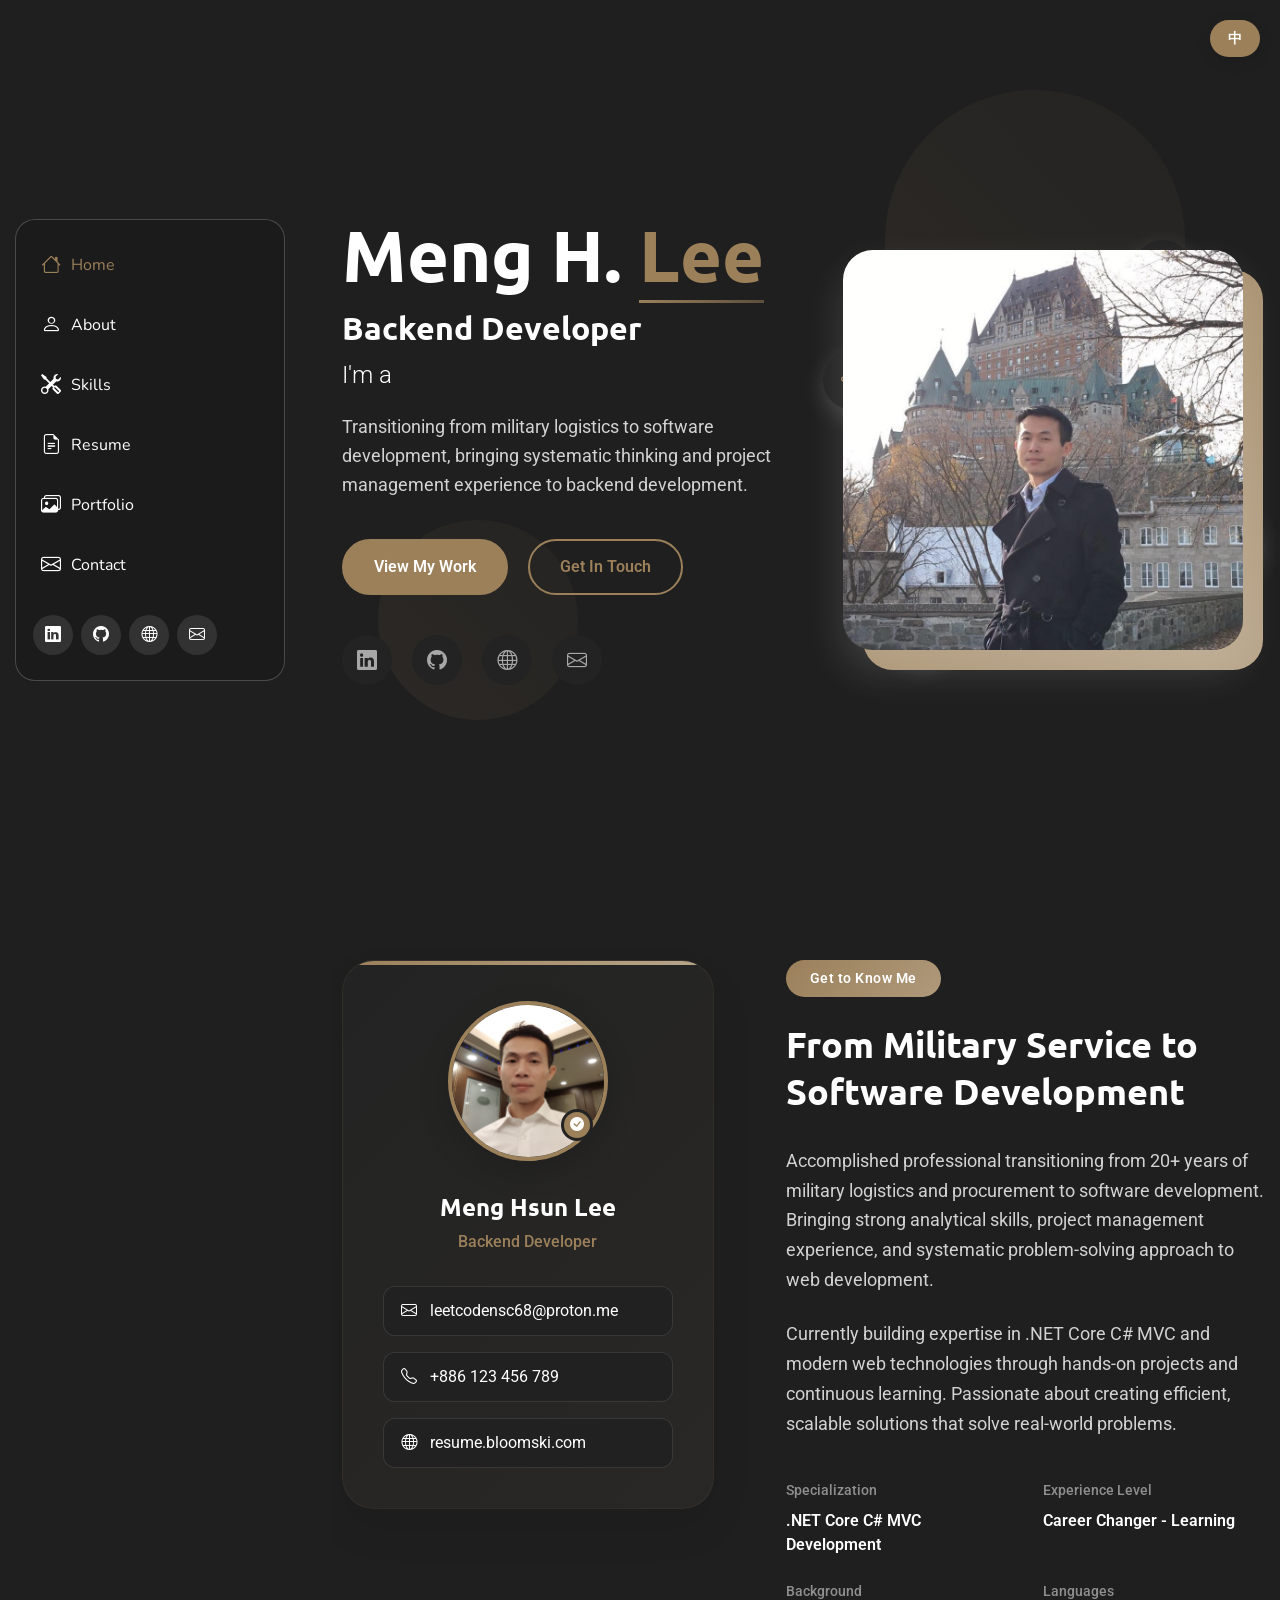
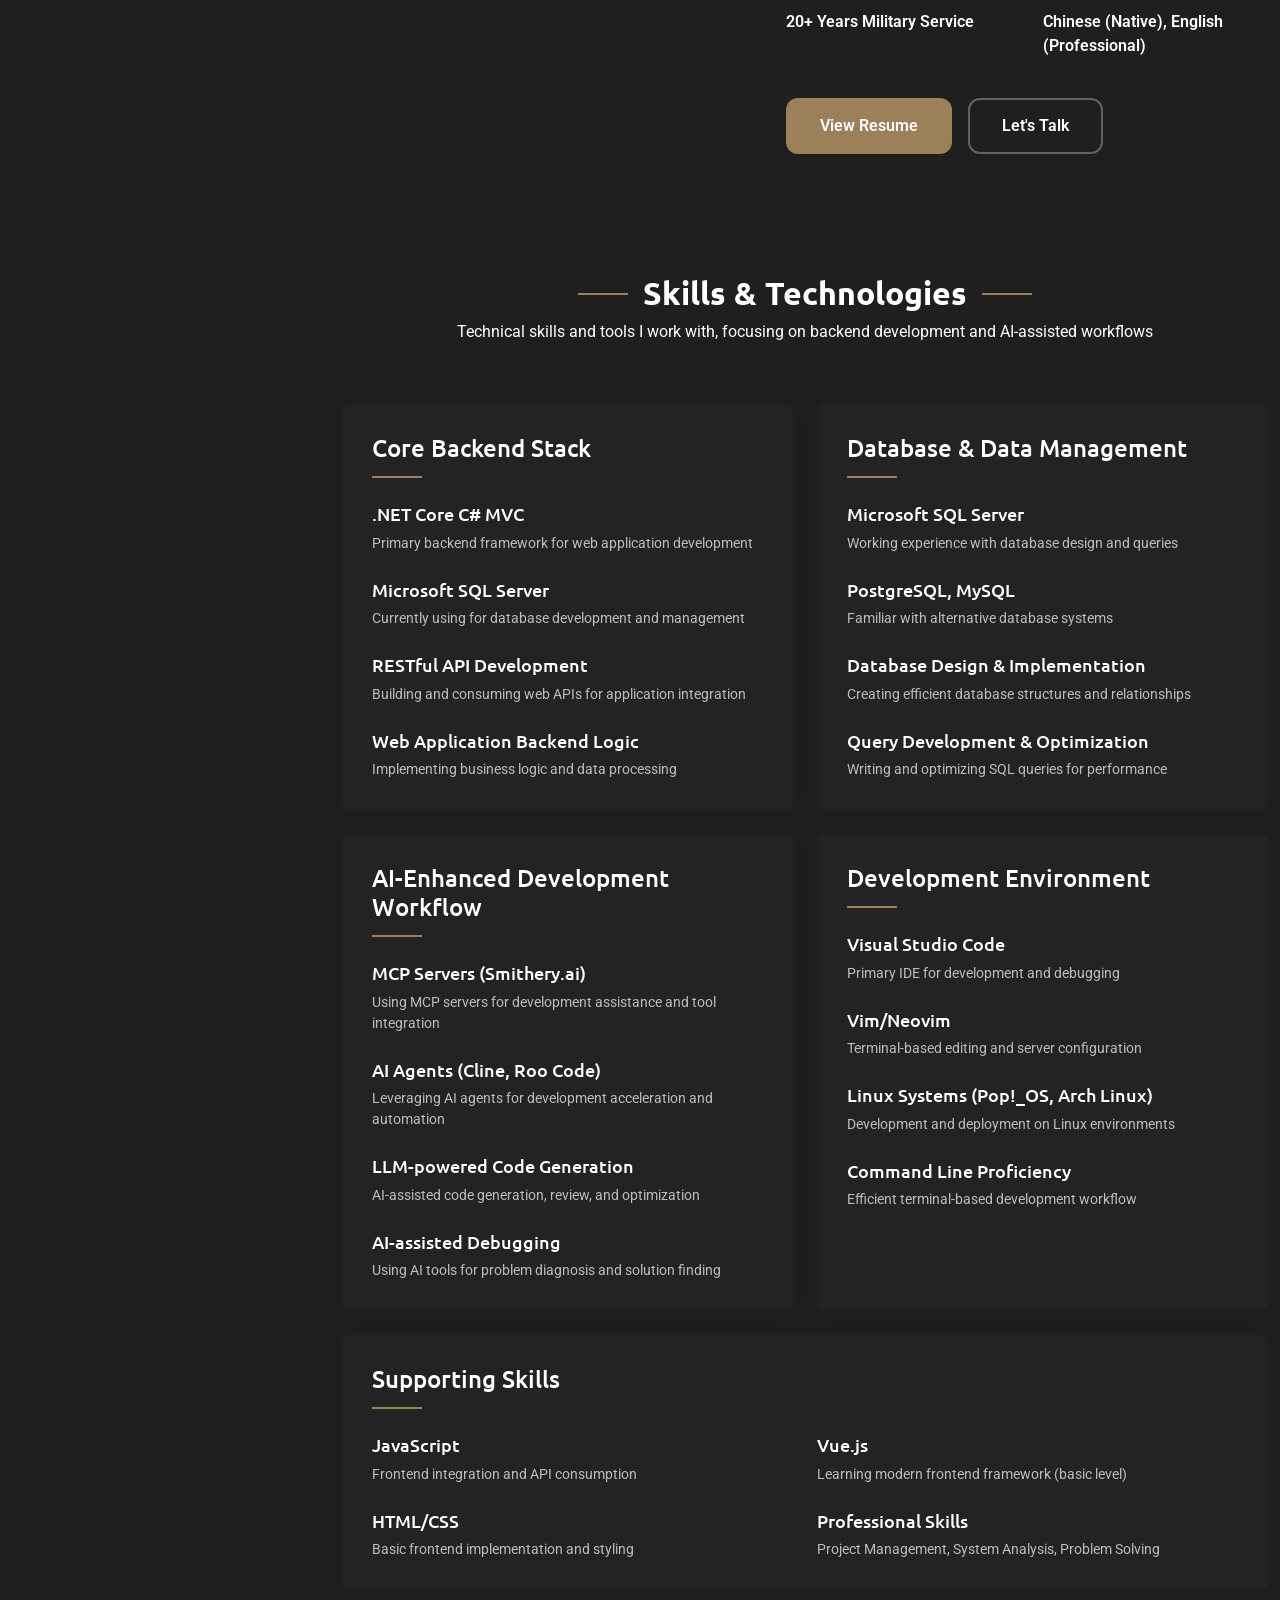
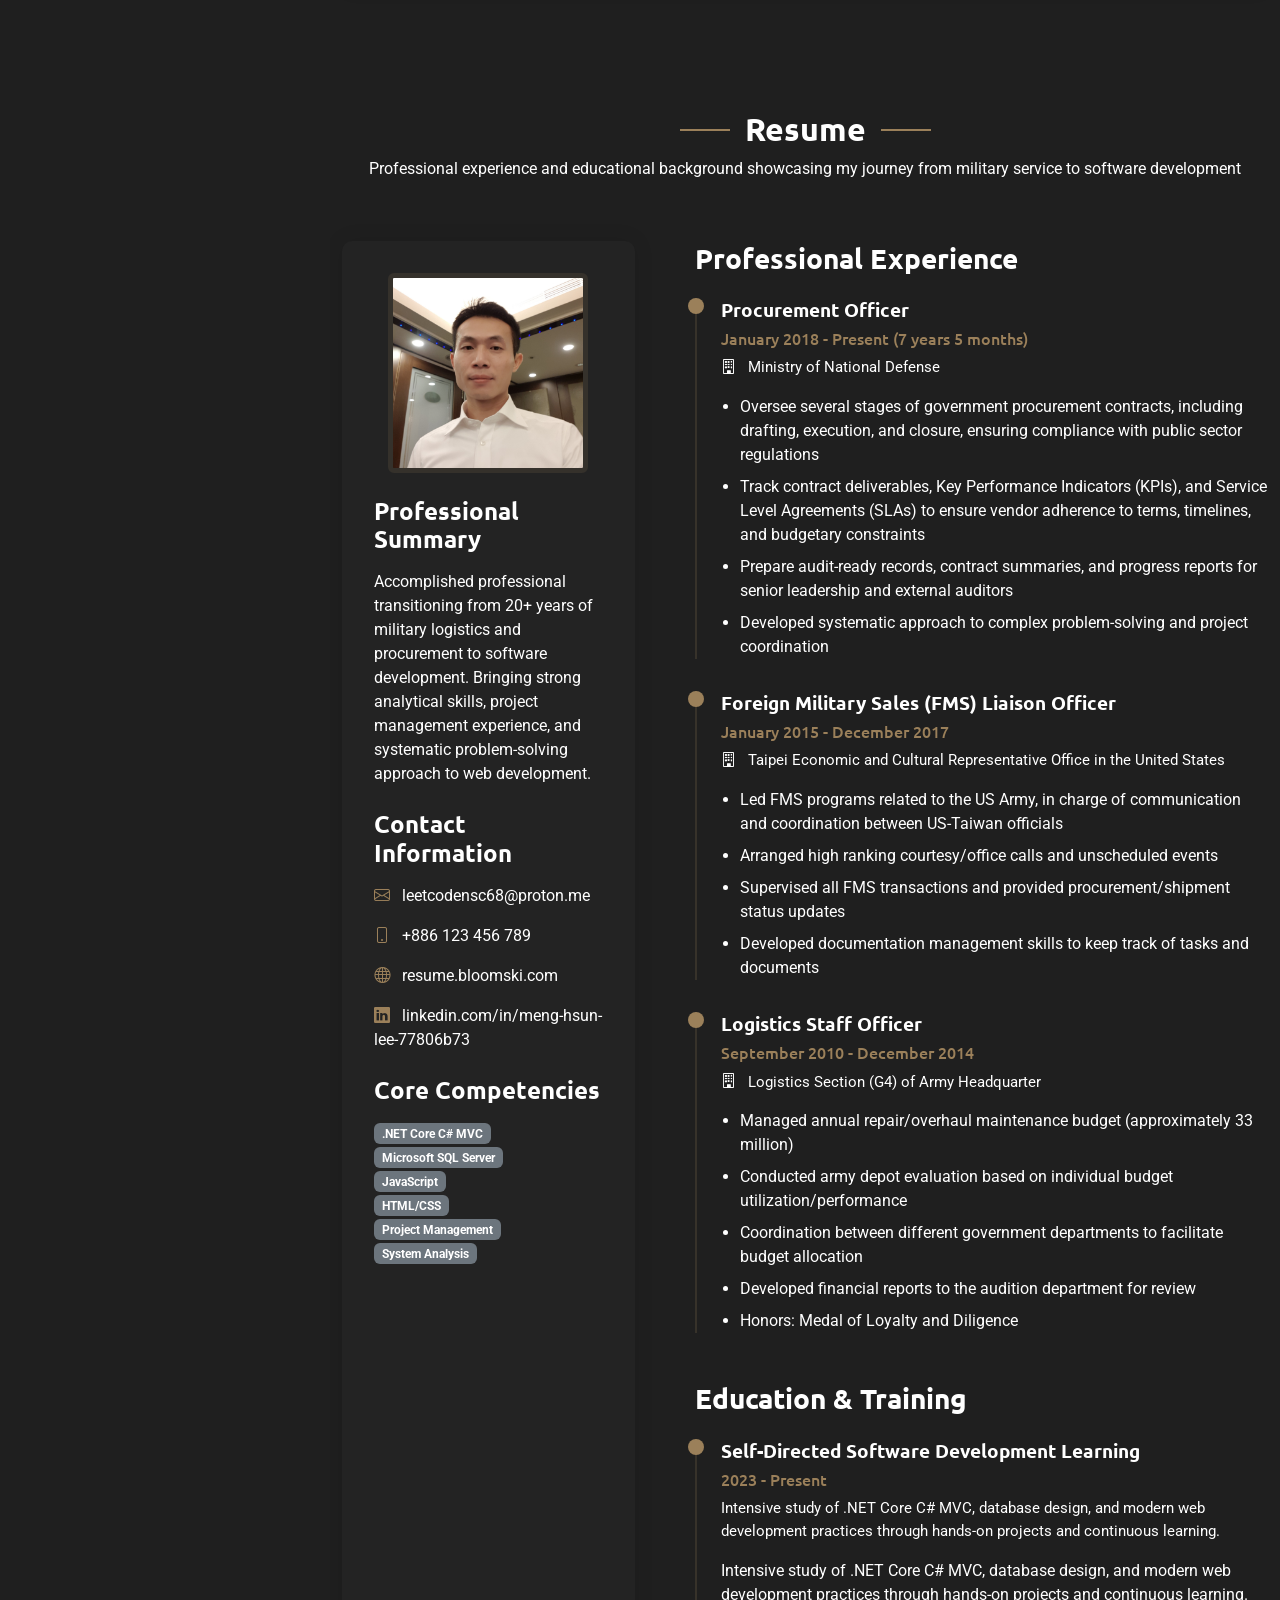
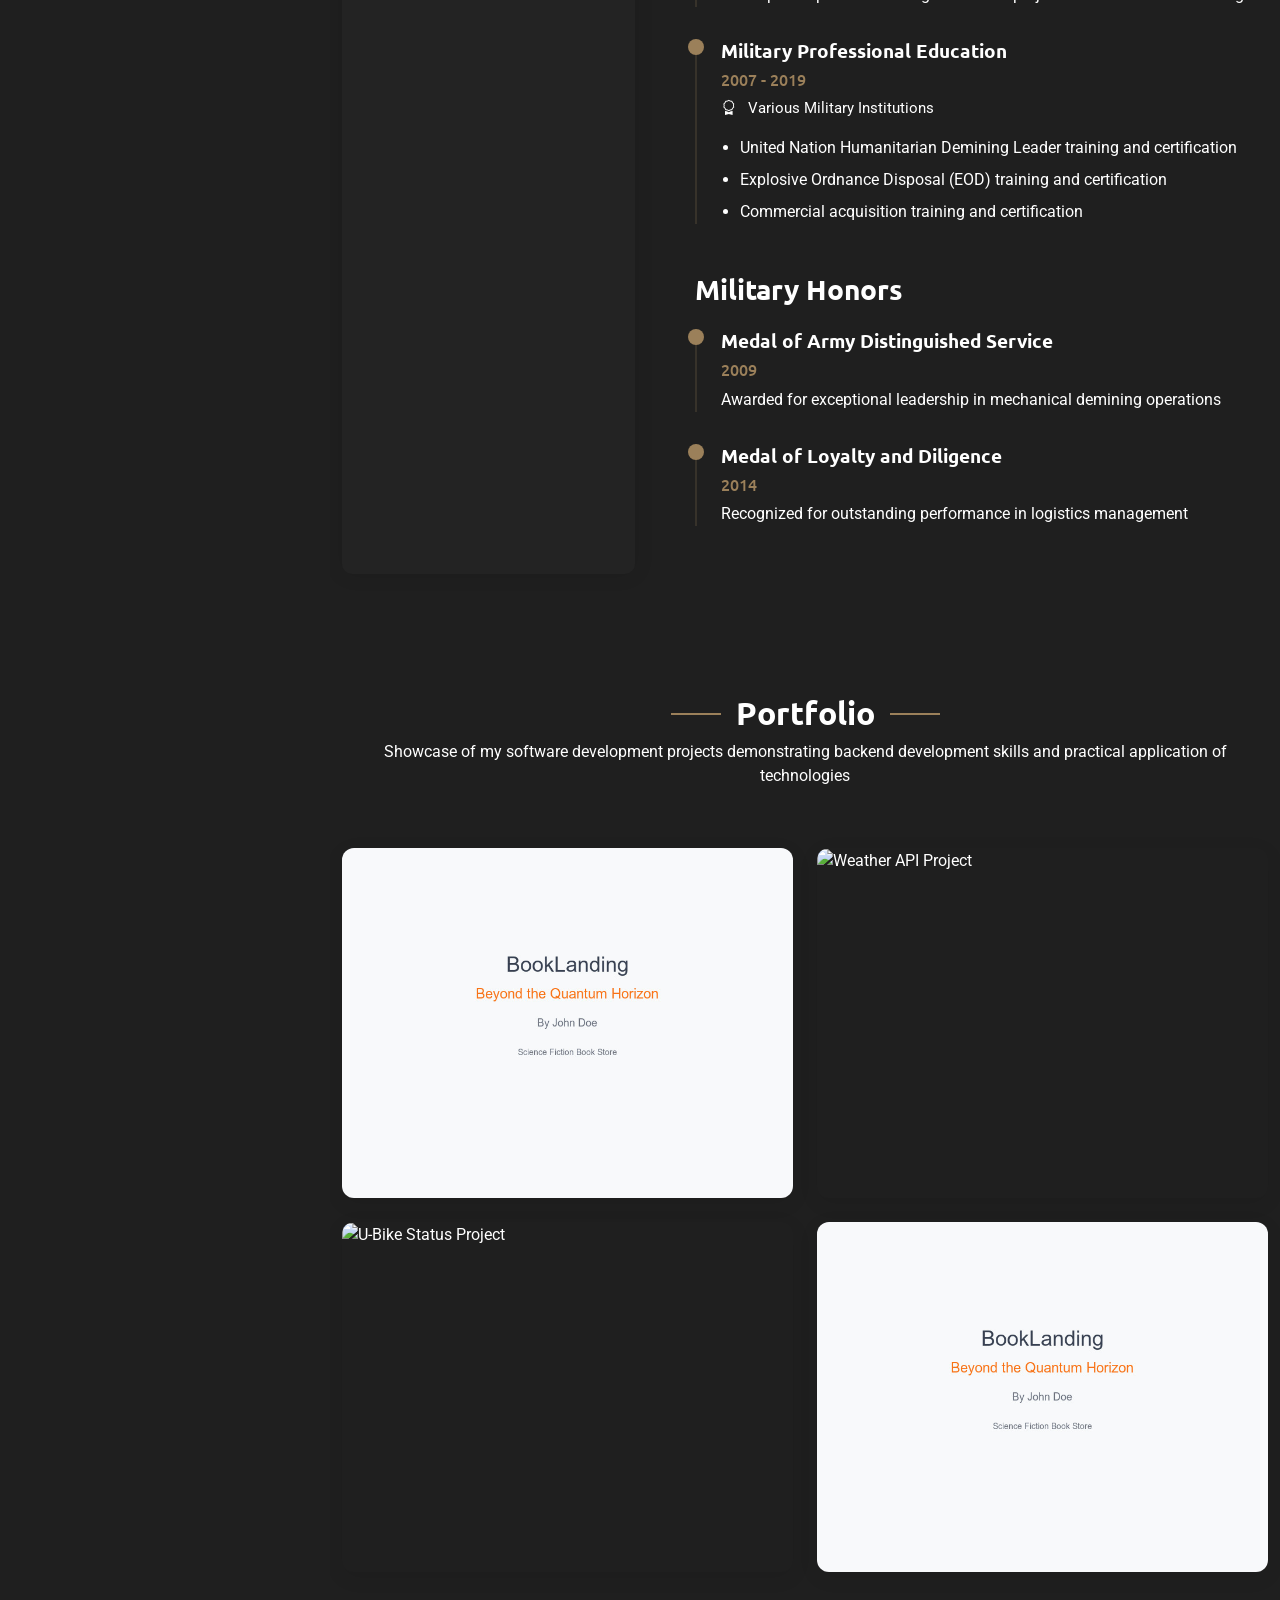
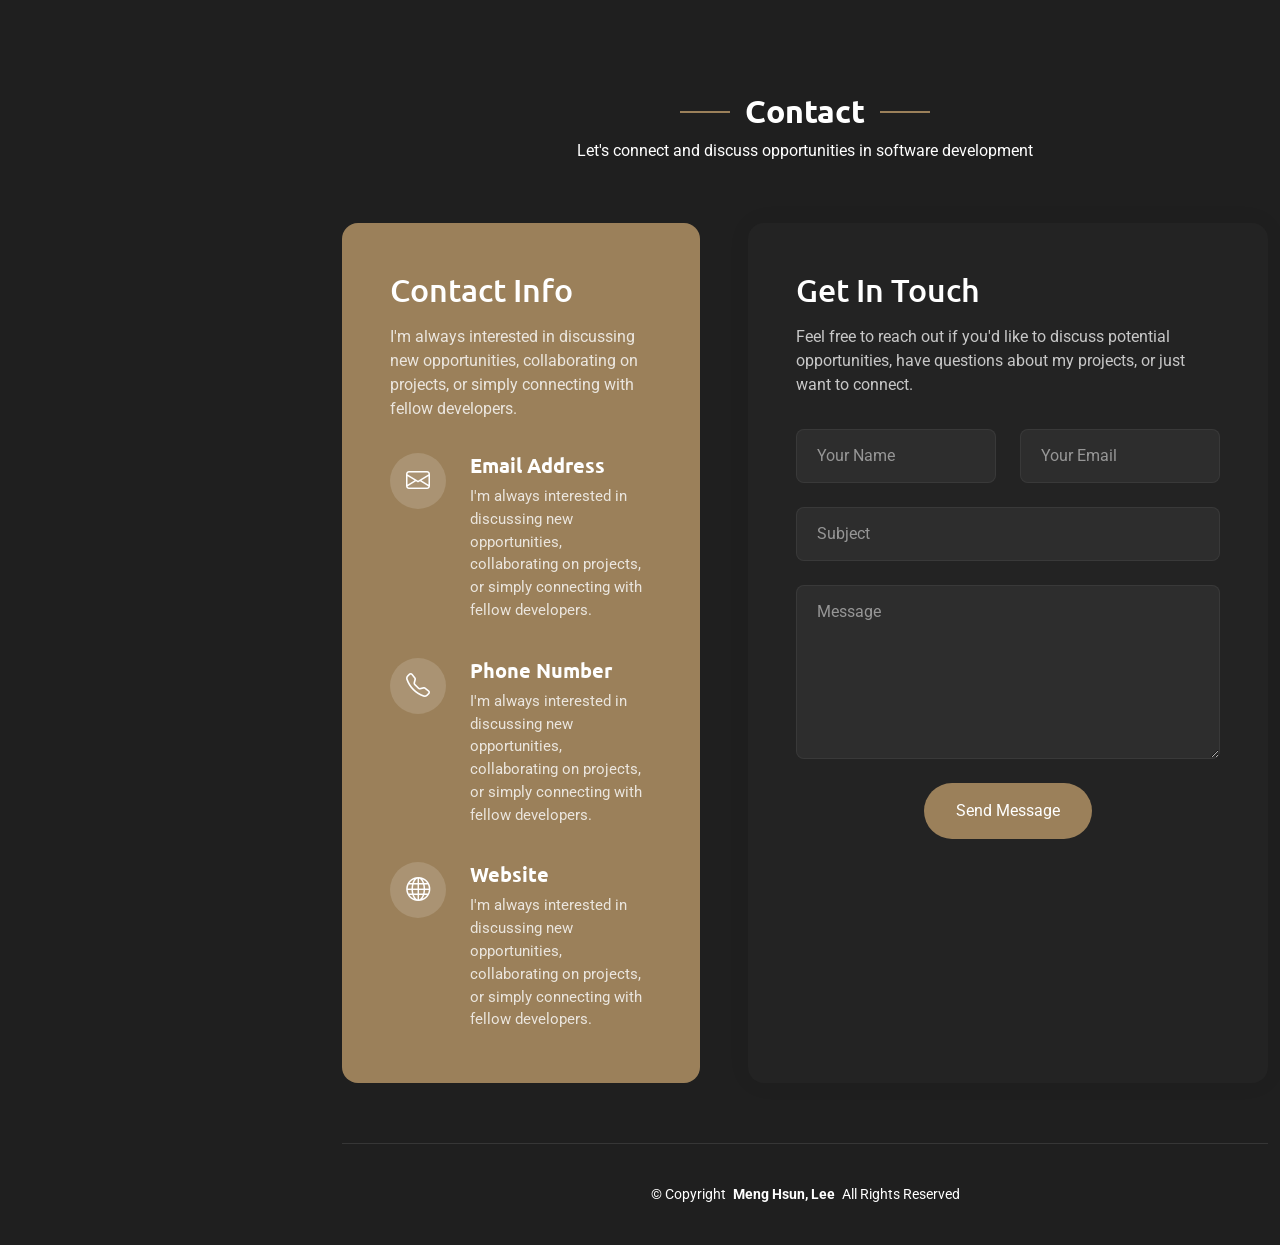
==== index.html @ 7395e81b "修正tabbyboots網址為resume,因為不只一個要改" ====
<!DOCTYPE html>
<html lang="en">

<head>
  <meta charset="utf-8">
  <meta content="width=device-width, initial-scale=1.0" name="viewport">
  <title>Meng Hsun, Lee - Backend Developer</title>
  <meta name="description" content="Meng Hsun, Lee - Backend Developer specializing in .NET Core C# MVC and AI-assisted development">
  <meta name="keywords" content="Backend Developer, .NET Core, C# MVC, AI Tools, Database Development, Web Development">


  <!-- Fonts -->
  <link href="https://fonts.googleapis.com" rel="preconnect">
  <link href="https://fonts.gstatic.com" rel="preconnect" crossorigin>
  <link href="https://fonts.googleapis.com/css2?family=Roboto:ital,wght@0,100;0,300;0,400;0,500;0,700;0,900;1,100;1,300;1,400;1,500;1,700;1,900&family=Ubuntu:ital,wght@0,300;0,400;0,500;0,700;1,300;1,400;1,500;1,700&family=Nunito:ital,wght@0,200;0,300;0,400;0,500;0,600;0,700;0,800;0,900;1,200;1,300;1,400;1,500;1,600;1,700;1,800;1,900&display=swap" rel="stylesheet">

  <!-- Vendor CSS Files -->
  <link href="https://cdn.jsdelivr.net/npm/bootstrap@5.3.6/dist/css/bootstrap.min.css" rel="stylesheet">
  <link href="https://cdn.jsdelivr.net/npm/bootstrap-icons@1.11.3/font/bootstrap-icons.css" rel="stylesheet">
  <link href="https://unpkg.com/aos@2.3.1/dist/aos.css" rel="stylesheet">
  <link href="https://cdn.jsdelivr.net/npm/glightbox@3.2.0/dist/css/glightbox.min.css" rel="stylesheet">
  <link href="https://cdn.jsdelivr.net/npm/swiper@11/swiper-bundle.min.css" rel="stylesheet">

  <!-- Main CSS File -->
  <link href="assets/css/snapfolio.css" rel="stylesheet">

  <!-- Embedded Translations -->
  <script>
    window.TRANSLATIONS = {
      "en": {
        "meta": {
          "title": "Meng Hsun, Lee - Backend Developer",
          "description": "Meng Hsun, Lee - Backend Developer specializing in .NET Core C# MVC and AI-assisted development",
          "keywords": "Backend Developer, .NET Core, C# MVC, AI Tools, Database Development, Web Development"
        },
        "header": {
          "nav": {
            "home": "Home",
            "about": "About",
            "skills": "Skills",
            "resume": "Resume",
            "portfolio": "Portfolio",
            "contact": "Contact"
          }
        },
        "hero": {
          "name": "Meng Husn, Lee",
          "title": "Backend Developer",
          "typed_items": "Backend Developer, AI Tool Integrator, Database Designer, System Builder",
          "description": "Transitioning from military logistics to software development, bringing systematic thinking and project management experience to backend development.",
          "cta_primary": "View My Work",
          "cta_secondary": "Get In Touch"
        },
        "about": {
          "badge": "Get to Know Me",
          "title": "From Military Service to Software Development",
          "profession": "Backend Developer",
          "description_1": "Accomplished professional transitioning from 20+ years of military logistics and procurement to software development. Bringing strong analytical skills, project management experience, and systematic problem-solving approach to web development.",
          "description_2": "Currently building expertise in .NET Core C# MVC and modern web technologies through hands-on projects and continuous learning. Passionate about creating efficient, scalable solutions that solve real-world problems.",
          "details": {
            "specialization_label": "Specialization",
            "specialization_value": ".NET Core C# MVC Development",
            "experience_label": "Experience Level",
            "experience_value": "Career Changer - Learning",
            "background_label": "Background",
            "background_value": "20+ Years Military Service",
            "languages_label": "Languages",
            "languages_value": "Chinese (Native), English (Professional)"
          },
          "cta_resume": "View Resume",
          "cta_talk": "Let's Talk"
        },
        "skills": {
          "title": "Skills & Technologies",
          "subtitle": "Technical skills and tools I work with, focusing on backend development and AI-assisted workflows",
          "categories": {
            "backend": {
              "title": "Core Backend Stack",
              "items": {
                "dotnet": {
                  "name": ".NET Core C# MVC",
                  "description": "Primary backend framework for web application development"
                },
                "sqlserver": {
                  "name": "Microsoft SQL Server",
                  "description": "Currently using for database development and management"
                },
                "api": {
                  "name": "RESTful API Development",
                  "description": "Building and consuming web APIs for application integration"
                },
                "mvc": {
                  "name": "Web Application Backend Logic",
                  "description": "Implementing business logic and data processing"
                }
              }
            },
            "database": {
              "title": "Database & Data Management",
              "items": {
                "mssql": {
                  "name": "Microsoft SQL Server",
                  "description": "Working experience with database design and queries"
                },
                "postgres": {
                  "name": "PostgreSQL, MySQL",
                  "description": "Familiar with alternative database systems"
                },
                "design": {
                  "name": "Database Design & Implementation",
                  "description": "Creating efficient database structures and relationships"
                },
                "queries": {
                  "name": "Query Development & Optimization",
                  "description": "Writing and optimizing SQL queries for performance"
                }
              }
            },
            "ai_tools": {
              "title": "AI-Enhanced Development Workflow",
              "items": {
                "mcp": {
                  "name": "MCP Servers (Smithery.ai)",
                  "description": "Using MCP servers for development assistance and tool integration"
                },
                "agents": {
                  "name": "AI Agents (Cline, Roo Code)",
                  "description": "Leveraging AI agents for development acceleration and automation"
                },
                "llm": {
                  "name": "LLM-powered Code Generation",
                  "description": "AI-assisted code generation, review, and optimization"
                },
                "debugging": {
                  "name": "AI-assisted Debugging",
                  "description": "Using AI tools for problem diagnosis and solution finding"
                }
              }
            },
            "environment": {
              "title": "Development Environment",
              "items": {
                "vscode": {
                  "name": "Visual Studio Code",
                  "description": "Primary IDE for development and debugging"
                },
                "vim": {
                  "name": "Vim/Neovim",
                  "description": "Terminal-based editing and server configuration"
                },
                "linux": {
                  "name": "Linux Systems (Pop!_OS, Arch Linux)",
                  "description": "Development and deployment on Linux environments"
                },
                "cli": {
                  "name": "Command Line Proficiency",
                  "description": "Efficient terminal-based development workflow"
                }
              }
            },
            "supporting": {
              "title": "Supporting Skills",
              "items": {
                "javascript": {
                  "name": "JavaScript",
                  "description": "Frontend integration and API consumption"
                },
                "html_css": {
                  "name": "HTML/CSS",
                  "description": "Basic frontend implementation and styling"
                },
                "vue": {
                  "name": "Vue.js",
                  "description": "Learning modern frontend framework (basic level)"
                },
                "professional": {
                  "name": "Professional Skills",
                  "description": "Project Management, System Analysis, Problem Solving"
                }
              }
            }
          }
        },
        "resume": {
          "title": "Resume",
          "subtitle": "Professional experience and educational background showcasing my journey from military service to software development",
          "summary": {
            "title": "Professional Summary",
            "content": "Accomplished professional transitioning from 20+ years of military logistics and procurement to software development. Bringing strong analytical skills, project management experience, and systematic problem-solving approach to web development."
          },
          "contact_info": {
            "title": "Contact Information"
          },
          "competencies": {
            "title": "Core Competencies"
          },
          "experience": {
            "title": "Professional Experience",
            "jobs": {
              "procurement": {
                "title": "Procurement Officer",
                "duration": "January 2018 - Present (7 years 5 months)",
                "company": "Ministry of National Defense",
                "responsibilities": [
                  "Oversee several stages of government procurement contracts, including drafting, execution, and closure, ensuring compliance with public sector regulations",
                  "Track contract deliverables, Key Performance Indicators (KPIs), and Service Level Agreements (SLAs) to ensure vendor adherence to terms, timelines, and budgetary constraints",
                  "Prepare audit-ready records, contract summaries, and progress reports for senior leadership and external auditors",
                  "Developed systematic approach to complex problem-solving and project coordination"
                ]
              },
              "fms": {
                "title": "Foreign Military Sales (FMS) Liaison Officer",
                "duration": "January 2015 - December 2017",
                "company": "Taipei Economic and Cultural Representative Office in the United States",
                "responsibilities": [
                  "Led FMS programs related to the US Army, in charge of communication and coordination between US-Taiwan officials",
                  "Arranged high ranking courtesy/office calls and unscheduled events",
                  "Supervised all FMS transactions and provided procurement/shipment status updates",
                  "Developed documentation management skills to keep track of tasks and documents"
                ]
              },
              "logistics": {
                "title": "Logistics Staff Officer",
                "duration": "September 2010 - December 2014",
                "company": "Logistics Section (G4) of Army Headquarter",
                "responsibilities": [
                  "Managed annual repair/overhaul maintenance budget (approximately 33 million)",
                  "Conducted army depot evaluation based on individual budget utilization/performance",
                  "Coordination between different government departments to facilitate budget allocation",
                  "Developed financial reports to the audition department for review",
                  "Honors: Medal of Loyalty and Diligence"
                ]
              }
            }
          },
          "education": {
            "title": "Education & Training",
            "items": {
              "self_learning": {
                "title": "Self-Directed Software Development Learning",
                "duration": "2023 - Present",
                "institution": "Online Courses & Personal Projects",
                "description": "Intensive study of .NET Core C# MVC, database design, and modern web development practices through hands-on projects and continuous learning."
              },
              "military": {
                "title": "Military Professional Education",
                "duration": "2007 - 2019",
                "institution": "Various Military Institutions",
                "items": [
                  "United Nation Humanitarian Demining Leader training and certification",
                  "Explosive Ordnance Disposal (EOD) training and certification",
                  "Commercial acquisition training and certification"
                ]
              }
            }
          },
          "awards": {
            "title": "Military Honors",
            "items": {
              "distinguished": {
                "title": "Medal of Army Distinguished Service",
                "year": "2009",
                "description": "Awarded for exceptional leadership in mechanical demining operations"
              },
              "loyalty": {
                "title": "Medal of Loyalty and Diligence",
                "year": "2014",
                "description": "Recognized for outstanding performance in logistics management"
              }
            }
          }
        },
        "portfolio": {
          "title": "Portfolio",
          "subtitle": "Showcase of my software development projects demonstrating backend development skills and practical application of technologies"
        },
        "contact": {
          "title": "Contact",
          "subtitle": "Let's connect and discuss opportunities in software development",
          "info": {
            "title": "Contact Info",
            "description": "I'm always interested in discussing new opportunities, collaborating on projects, or simply connecting with fellow developers."
          },
          "form": {
            "title": "Get In Touch",
            "description": "Feel free to reach out if you'd like to discuss potential opportunities, have questions about my projects, or just want to connect.",
            "placeholders": {
              "name": "Your Name",
              "email": "Your Email",
              "subject": "Subject",
              "message": "Message"
            },
            "button": "Send Message"
          }
        },
        "footer": {
          "copyright": "Copyright",
          "rights": "All Rights Reserved",
          "credits": "Designed with",
          "template": "using SnapFolio template"
        }
      },
      "zh-TW": {
        "meta": {
          "title": "Meng Hsun, Lee - 後端開發工程師",
          "description": "Meng Hsun, Lee - 致力於 .NET Core C# MVC 與 AI 輔助開發的後端開發工程師",
          "keywords": "後端開發工程師, .NET Core, C# MVC, AI 工具, 資料庫開發, 網頁開發"
        },
        "header": {
          "nav": {
            "home": "首頁",
            "about": "關於我",
            "skills": "技能",
            "resume": "履歷",
            "portfolio": "作品集",
            "contact": "聯絡我"
          }
        },
        "hero": {
          "name": "Meng Husn, Lee",
          "title": "後端開發工程師",
          "typed_items": "後端開發工程師, AI 工具整合專家, 資料庫設計師, 系統建構師",
          "description": "從軍事後勤轉型至軟體開發，將系統性思維和專案管理經驗帶入後端開發領域。",
          "cta_primary": "查看我的作品",
          "cta_secondary": "聯絡我"
        },
        "about": {
          "badge": "認識我",
          "title": "從軍旅生涯到軟體開發",
          "profession": "後端開發工程師",
          "description_1": "擁有20多年軍事後勤和採購經驗的專業人士，正轉型至軟體開發領域。將強大的分析能力、專案管理經驗和系統性問題解決方法帶入網頁開發。",
          "description_2": "目前透過實作專案和持續學習，建立 .NET Core C# MVC 和現代網頁技術的專業知識。熱衷於創造高效、可擴展的解決方案來解決實際問題。",
          "details": {
            "specialization_label": "專業領域",
            "specialization_value": ".NET Core C# MVC 開發",
            "experience_label": "經驗程度",
            "experience_value": "轉職學習中",
            "background_label": "背景",
            "background_value": "20+ 年軍旅經驗",
            "languages_label": "語言能力",
            "languages_value": "中文（母語）、英文（專業級）"
          },
          "cta_resume": "查看履歷",
          "cta_talk": "聯絡討論"
        },
        "skills": {
          "title": "技能與技術",
          "subtitle": "我使用的技術技能和工具，專注於後端開發和 AI 輔助工作流程",
          "categories": {
            "backend": {
              "title": "核心後端技術棧",
              "items": {
                "dotnet": {
                  "name": ".NET Core C# MVC",
                  "description": "網頁應用程式開發的主要後端框架"
                },
                "sqlserver": {
                  "name": "Microsoft SQL Server",
                  "description": "目前用於資料庫開發和管理"
                },
                "api": {
                  "name": "RESTful API 開發",
                  "description": "建構和使用網頁 API 進行應用程式整合"
                },
                "mvc": {
                  "name": "網頁應用程式後端邏輯",
                  "description": "實作商業邏輯和資料處理"
                }
              }
            },
            "database": {
              "title": "資料庫與資料管理",
              "items": {
                "mssql": {
                  "name": "Microsoft SQL Server",
                  "description": "資料庫設計與查詢的實務經驗"
                },
                "postgres": {
                  "name": "PostgreSQL, MySQL",
                  "description": "熟悉替代資料庫系統"
                },
                "design": {
                  "name": "資料庫設計與實作",
                  "description": "建立高效的資料庫結構與關聯"
                },
                "queries": {
                  "name": "查詢開發與優化",
                  "description": "撰寫與優化 SQL 查詢以提升效能"
                }
              }
            },
            "ai_tools": {
              "title": "AI 增強開發工作流程",
              "items": {
                "mcp": {
                  "name": "MCP 伺服器 (Smithery.ai)",
                  "description": "使用 MCP 伺服器進行開發輔助與工具整合"
                },
                "agents": {
                  "name": "AI 代理 (Cline, Roo Code)",
                  "description": "運用 AI 代理加速開發與自動化"
                },
                "llm": {
                  "name": "LLM 驅動的程式碼生成",
                  "description": "AI 輔助程式碼生成、審查與優化"
                },
                "debugging": {
                  "name": "AI 輔助除錯",
                  "description": "使用 AI 工具進行問題診斷與解決方案尋找"
                }
              }
            },
            "environment": {
              "title": "開發環境",
              "items": {
                "vscode": {
                  "name": "Visual Studio Code",
                  "description": "開發與除錯的主要整合開發環境"
                },
                "vim": {
                  "name": "Vim/Neovim",
                  "description": "程式碼編輯與伺服器設定"
                },
                "linux": {
                  "name": "Linux 系統 (Pop!_OS, Arch Linux)",
                  "description": "Linux 環境下的開發與部署"
                },
                "cli": {
                  "name": "命令列熟練度",
                  "description": "高效的終端機開發工作流程"
                }
              }
            },
            "supporting": {
              "title": "輔助技能",
              "items": {
                "javascript": {
                  "name": "JavaScript",
                  "description": "前端整合與 API 使用"
                },
                "html_css": {
                  "name": "HTML/CSS",
                  "description": "基礎前端實作與樣式設計"
                },
                "vue": {
                  "name": "Vue.js",
                  "description": "學習現代前端框架（基礎程度）"
                },
                "professional": {
                  "name": "專業技能",
                  "description": "專案管理、系統分析、問題解決"
                }
              }
            }
          }
        },
        "resume": {
          "title": "履歷",
          "subtitle": "展示我從軍旅生涯到軟體開發轉型歷程的專業經驗和教育背景",
          "summary": {
            "title": "專業摘要",
            "content": "擁有20多年軍事後勤和採購經驗的專業人士，正轉型至軟體開發領域。將強大的分析能力、專案管理經驗和系統性問題解決方法帶入網頁開發。"
          },
          "contact_info": {
            "title": "聯絡資訊"
          },
          "competencies": {
            "title": "核心能力"
          },
          "experience": {
            "title": "專業經驗",
            "jobs": {
              "procurement": {
                "title": "採購官",
                "duration": "2018年1月 - 至今（7年5個月）",
                "company": "國防部",
                "responsibilities": [
                  "監督政府採購合約的多個階段，包括起草、執行與結案，確保符合公部門法規",
                  "追蹤合約交付項目、關鍵績效指標（KPI）與服務水準協議（SLA），確保廠商遵守條款、時程與預算限制",
                  "為高階主管與外部稽核人員準備稽核就緒記錄、合約摘要與進度報告",
                  "發展系統性方法處理複雜問題解決與專案協調"
                ]
              },
              "fms": {
                "title": "對外軍購（FMS）連絡官",
                "duration": "2015年1月 - 2017年12月（3年）",
                "company": "駐美國臺北經濟文化代表處",
                "responsibilities": [
                  "主導與美國陸軍相關的 FMS 計畫，負責華美官員間的溝通協調",
                  "安排高階拜會與臨時活動",
                  "監督所有 FMS 交易並提供採購/運輸狀態更新",
                  "發展文件管理技能以追蹤任務與文件"
                ]
              },
              "logistics": {
                "title": "後勤參謀官",
                "duration": "2010年9月 - 2014年12月（4年3個月）",
                "company": "陸軍司令部後勤處（G4）",
                "responsibilities": [
                  "管理年度修理/維護預算（約新臺幣3,300萬）",
                  "根據個別預算使用/績效進行評估",
                  "協調不同政府部門以促進預算分配",
                  "為稽核部門審查發展財務報告",
                  "榮譽：忠勤獎章"
                ]
              }
            }
          },
          "education": {
            "title": "教育與訓練",
            "items": {
              "self_learning": {
                "title": "自主後端開發學習",
                "duration": "2023年 - 至今",
                "institution": "透過實作專案與持續學習，深入研習 .NET Core C# MVC、資料庫設計與 AI 輔助開發實務。",
                "description": "Intensive study of .NET Core C# MVC, database design, and modern web development practices through hands-on projects and continuous learning."
              },
              "military": {
                "title": "軍事專業教育",
                "duration": "2007年 - 2019年",
                "institution": "各軍事機構",
                "items": [
                  "聯合國人道排雷領導者訓練與認證",
                  "爆裂物處理（EOD）訓練與認證",
                  "商業採購訓練與認證"
                ]
              }
            }
          },
          "awards": {
            "title": "軍事榮譽",
            "items": {
              "distinguished": {
                "title": "陸軍楷模獎章",
                "year": "2009年",
                "description": "因在機械排雷作業中展現卓越領導而獲獎"
              },
              "loyalty": {
                "title": "忠勤獎章",
                "year": "2014年",
                "description": "因後勤管理傑出表現而獲得表彰"
              }
            }
          }
        },
        "portfolio": {
          "title": "作品集",
          "subtitle": "展示我的軟體開發專案，證明後端開發技能和技術的實際應用"
        },
        "contact": {
          "title": "聯絡我",
          "subtitle": "讓我們聯繫並討論軟體開發的機會",
          "info": {
            "title": "聯絡資訊",
            "description": "我總是樂於討論新機會、合作專案，或單純與同行開發者交流。"
          },
          "form": {
            "title": "聯絡我",
            "description": "如果您想討論潛在機會、對我的專案有疑問，或只是想聯繫，請隨時與我聯絡。",
            "placeholders": {
              "name": "您的姓名",
              "email": "您的電子郵件",
              "subject": "主旨",
              "message": "訊息"
            },
            "button": "發送訊息"
          }
        },
        "footer": {
          "copyright": "版權所有",
          "rights": "保留所有權利",
          "credits": "用心設計",
          "template": "使用 SnapFolio 模板"
        }
      }
    };
  </script>
</head>

<body class="index-page">

  <header id="header" class="header dark-background d-flex flex-column justify-content-center">
    <i class="header-toggle d-xl-none bi bi-list"></i>

    <div class="header-container d-flex flex-column align-items-start">
      <nav id="navmenu" class="navmenu">
        <ul>
          <li><a href="#hero" class="active"><i class="bi bi-house navicon"></i>Home</a></li>
          <li><a href="#about"><i class="bi bi-person navicon"></i> About</a></li>
          <li><a href="#skills"><i class="bi bi-tools navicon"></i> Skills</a></li>
          <li><a href="#resume"><i class="bi bi-file-earmark-text navicon"></i> Resume</a></li>
          <li><a href="#portfolio"><i class="bi bi-images navicon"></i> Portfolio</a></li>
          <li><a href="#contact"><i class="bi bi-envelope navicon"></i> Contact</a></li>
        </ul>
      </nav>

      <div class="social-links text-center">
        <a href="https://www.linkedin.com/in/meng-hsun-lee-77806b73/" class="linkedin"><i class="bi bi-linkedin"></i></a>
        <a href="https://github.com/tabbyBoots" class="github"><i class="bi bi-github"></i></a>
        <a href="https://resume.bloomski.com" class="globe"><i class="bi bi-globe"></i></a>
        <a href="mailto:leetcodensc68@proton.me" class="email"><i class="bi bi-envelope"></i></a>
      </div>

    </div>

  </header>

  <main class="main">

    <!-- Hero Section -->
    <section id="hero" class="hero section">

      <div class="background-elements">
        <div class="bg-circle circle-1"></div>
        <div class="bg-circle circle-2"></div>
      </div>

      <div class="hero-content">

        <div class="container">
          <div class="row align-items-center">

            <div class="col-lg-6" data-aos="fade-right" data-aos-delay="100">
              <div class="hero-text">
                <h1>Meng H. <span class="accent-text">Lee</span></h1>
                <h2>Backend Developer</h2>
                <p class="lead">I'm a <span class="typed" data-typed-items="Backend Developer, AI Tool Integrator, Database Designer, System Builder"></span></p>
                <p class="description">Transitioning from military logistics to software development, bringing systematic thinking and project management experience to backend development.</p>

                <div class="hero-actions">
                  <a href="#portfolio" class="btn btn-primary">View My Work</a>
                  <a href="#contact" class="btn btn-outline">Get In Touch</a>
                </div>

                <div class="social-links">
                  <a href="https://www.linkedin.com/in/meng-hsun-lee-77806b73/"><i class="bi bi-linkedin"></i></a>
                  <a href="https://github.com/tabbyBoots"><i class="bi bi-github"></i></a>
                  <a href="https://resume.bloomski.com"><i class="bi bi-globe"></i></a>
                  <a href="mailto:leetcodensc68@proton.me"><i class="bi bi-envelope"></i></a>
                </div>
              </div>
            </div>

            <div class="col-lg-6" data-aos="fade-left" data-aos-delay="200">
              <div class="hero-visual">
                <div class="profile-container">
                  <div class="profile-background"></div>
                  <img src="assets/images/profile-2.webp" alt="Meng Hsun, Lee" class="profile-image">
                  <div class="floating-elements">
                    <div class="floating-icon icon-1"><i class="bi bi-code-slash"></i></div>
                    <div class="floating-icon icon-2"><i class="bi bi-database"></i></div>
                    <div class="floating-icon icon-3"><i class="bi bi-server"></i></div>
                    <div class="floating-icon icon-4"><i class="bi bi-gear"></i></div>
                  </div>
                </div>
              </div>
            </div>

          </div>
        </div>
      </div>

    </section><!-- /Hero Section -->

    <!-- About Section -->
    <section id="about" class="about section">

      <div class="container" data-aos="fade-up" data-aos-delay="100">

        <div class="row">
          <div class="col-lg-5" data-aos="zoom-in" data-aos-delay="200">
            <div class="profile-card">
              <div class="profile-header">
                <div class="profile-image">
                  <img src="assets/images/profile-square-3.webp" alt="Profile Image" class="img-fluid">
                </div>
                <div class="profile-badge">
                  <i class="bi bi-check-circle-fill"></i>
                </div>
              </div>

              <div class="profile-content">
                <h3>Meng Hsun Lee</h3>
                <p class="profession">Backend Developer</p>

                <div class="contact-links">
                  <a href="mailto:leetcodensc68@proton.me" class="contact-item">
                    <i class="bi bi-envelope"></i>
                    leetcodensc68@proton.me
                  </a>
                  <a href="tel:+886123456789" class="contact-item">
                    <i class="bi bi-telephone"></i>
                    +886 123 456 789
                  </a>
                  <a href="https://resume.bloomski.com/" class="contact-item">
                    <i class="bi bi-globe"></i>
                    resume.bloomski.com
                  </a>
                </div>
              </div>
            </div>
          </div>

          <div class="col-lg-7" data-aos="fade-left" data-aos-delay="300">
            <div class="about-content">
              <div class="section-header">
                <span class="badge-text">Get to Know Me</span>
                <h2>From Military Service to Software Development</h2>
              </div>

              <div class="description">
                <p>Accomplished professional transitioning from 20+ years of military logistics and procurement to software development. Bringing strong analytical skills, project management experience, and systematic problem-solving approach to web development.</p>

                <p>Currently building expertise in .NET Core C# MVC and modern web technologies through hands-on projects and continuous learning. Passionate about creating efficient, scalable solutions that solve real-world problems.</p>
              </div>

              <div class="details-grid">
                <div class="detail-row">
                  <div class="detail-item">
                    <span class="detail-label">Specialization</span>
                    <span class="detail-value">.NET Core C# MVC Development</span>
                  </div>
                  <div class="detail-item">
                    <span class="detail-label">Experience Level</span>
                    <span class="detail-value">Career Changer - Learning</span>
                  </div>
                </div>
                <div class="detail-row">
                  <div class="detail-item">
                    <span class="detail-label">Background</span>
                    <span class="detail-value">20+ Years Military Service</span>
                  </div>
                  <div class="detail-item">
                    <span class="detail-label">Languages</span>
                    <span class="detail-value">Chinese (Native), English (Professional)</span>
                  </div>
                </div>
              </div>

              <div class="cta-section">
                <a href="#resume" class="btn btn-primary">
                  <i class="bi bi-file-earmark-text"></i>
                  View Resume
                </a>
                <a href="#contact" class="btn btn-outline">
                  <i class="bi bi-chat-dots"></i>
                  Let's Talk
                </a>
              </div>
            </div>
          </div>
        </div>

      </div>

    </section><!-- /About Section -->

    <!-- Skills Section -->
    <section id="skills" class="skills section">

      <!-- Section Title -->
      <div class="container section-title" data-aos="fade-up">
        <h2>Skills & Technologies</h2>
        <p>Technical skills and tools I work with, focusing on backend development and AI-assisted workflows</p>
      </div><!-- End Section Title -->

      <div class="container" data-aos="fade-up" data-aos-delay="100">

        <div class="row">
          <div class="col-lg-6">
            <div class="skills-category" data-aos="fade-up" data-aos-delay="200">
              <h3>Core Backend Stack</h3>
              <div class="skill-list">
                <div class="skill-item">
                  <h4>.NET Core C# MVC</h4>
                  <p>Primary backend framework for web application development</p>
                </div>
                <div class="skill-item">
                  <h4>Microsoft SQL Server</h4>
                  <p>Currently using for database development and management</p>
                </div>
                <div class="skill-item">
                  <h4>RESTful API Development</h4>
                  <p>Building and consuming web APIs for application integration</p>
                </div>
                <div class="skill-item">
                  <h4>Web Application Backend Logic</h4>
                  <p>Implementing business logic and data processing</p>
                </div>
              </div>
            </div>
          </div>

          <div class="col-lg-6">
            <div class="skills-category" data-aos="fade-up" data-aos-delay="300">
              <h3>Database & Data Management</h3>
              <div class="skill-list">
                <div class="skill-item">
                  <h4>Microsoft SQL Server</h4>
                  <p>Working experience with database design and queries</p>
                </div>
                <div class="skill-item">
                  <h4>PostgreSQL, MySQL</h4>
                  <p>Familiar with alternative database systems</p>
                </div>
                <div class="skill-item">
                  <h4>Database Design & Implementation</h4>
                  <p>Creating efficient database structures and relationships</p>
                </div>
                <div class="skill-item">
                  <h4>Query Development & Optimization</h4>
                  <p>Writing and optimizing SQL queries for performance</p>
                </div>
              </div>
            </div>
          </div>
        </div>

        <div class="row mt-4">
          <div class="col-lg-6">
            <div class="skills-category" data-aos="fade-up" data-aos-delay="400">
              <h3>AI-Enhanced Development Workflow</h3>
              <div class="skill-list">
                <div class="skill-item">
                  <h4>MCP Servers (Smithery.ai)</h4>
                  <p>Using MCP servers for development assistance and tool integration</p>
                </div>
                <div class="skill-item">
                  <h4>AI Agents (Cline, Roo Code)</h4>
                  <p>Leveraging AI agents for development acceleration and automation</p>
                </div>
                <div class="skill-item">
                  <h4>LLM-powered Code Generation</h4>
                  <p>AI-assisted code generation, review, and optimization</p>
                </div>
                <div class="skill-item">
                  <h4>AI-assisted Debugging</h4>
                  <p>Using AI tools for problem diagnosis and solution finding</p>
                </div>
              </div>
            </div>
          </div>

          <div class="col-lg-6">
            <div class="skills-category" data-aos="fade-up" data-aos-delay="500">
              <h3>Development Environment</h3>
              <div class="skill-list">
                <div class="skill-item">
                  <h4>Visual Studio Code</h4>
                  <p>Primary IDE for development and debugging</p>
                </div>
                <div class="skill-item">
                  <h4>Vim/Neovim</h4>
                  <p>Terminal-based editing and server configuration</p>
                </div>
                <div class="skill-item">
                  <h4>Linux Systems (Pop!_OS, Arch Linux)</h4>
                  <p>Development and deployment on Linux environments</p>
                </div>
                <div class="skill-item">
                  <h4>Command Line Proficiency</h4>
                  <p>Efficient terminal-based development workflow</p>
                </div>
              </div>
            </div>
          </div>
        </div>

        <div class="row mt-4">
          <div class="col-lg-12">
            <div class="skills-category" data-aos="fade-up" data-aos-delay="600">
              <h3>Supporting Skills</h3>
              <div class="row">
                <div class="col-md-6">
                  <div class="skill-list">
                    <div class="skill-item">
                      <h4>JavaScript</h4>
                      <p>Frontend integration and API consumption</p>
                    </div>
                    <div class="skill-item">
                      <h4>HTML/CSS</h4>
                      <p>Basic frontend implementation and styling</p>
                    </div>
                  </div>
                </div>
                <div class="col-md-6">
                  <div class="skill-list">
                    <div class="skill-item">
                      <h4>Vue.js</h4>
                      <p>Learning modern frontend framework (basic level)</p>
                    </div>
                    <div class="skill-item">
                      <h4>Professional Skills</h4>
                      <p>Project Management, System Analysis, Problem Solving</p>
                    </div>
                  </div>
                </div>
              </div>
            </div>
          </div>
        </div>

      </div>

    </section><!-- /Skills Section -->

    <!-- Resume Section -->
    <section id="resume" class="resume section">

      <!-- Section Title -->
      <div class="container section-title" data-aos="fade-up">
        <h2>Resume</h2>
        <p>Professional experience and educational background showcasing my journey from military service to software development</p>
      </div><!-- End Section Title -->

      <div class="container" data-aos="fade-up" data-aos-delay="100">

        <div class="row gy-4">
          <!-- Left column with summary and contact -->
          <div class="col-lg-4">
            <div class="resume-side" data-aos="fade-right" data-aos-delay="100">
              <div class="profile-img mb-4">
                <img src="assets/images/profile-square-3.webp" alt="Profile" class="img-fluid rounded">
              </div>

              <h3>Professional Summary</h3>
              <p>Accomplished professional transitioning from 20+ years of military logistics and procurement to software development. Bringing strong analytical skills, project management experience, and systematic problem-solving approach to web development.</p>

              <h3 class="mt-4">Contact Information</h3>
              <ul class="contact-info list-unstyled">
                <li><i class="bi bi-envelope"></i> leetcodensc68@proton.me</li>
                <li><i class="bi bi-phone"></i> +886 123 456 789</li>
                <li><i class="bi bi-globe"></i> resume.bloomski.com</li>
                <li><i class="bi bi-linkedin"></i> linkedin.com/in/meng-hsun-lee-77806b73</li>
              </ul>

              <h3 class="mt-4">Core Competencies</h3>
              <ul class="list-unstyled">
                <li><span class="badge bg-secondary me-1">.NET Core C# MVC</span></li>
                <li><span class="badge bg-secondary me-1">Microsoft SQL Server</span></li>
                <li><span class="badge bg-secondary me-1">JavaScript</span></li>
                <li><span class="badge bg-secondary me-1">HTML/CSS</span></li>
                <li><span class="badge bg-secondary me-1">Project Management</span></li>
                <li><span class="badge bg-secondary me-1">System Analysis</span></li>
              </ul>
            </div>
          </div>

          <!-- Right column with experience and education -->
          <div class="col-lg-8 ps-4 ps-lg-5">
            <!-- Experience Section -->
            <div class="resume-section" data-aos="fade-up">
              <h3><i class="bi bi-briefcase me-2"></i>Professional Experience</h3>

              <div class="resume-item">
                <h4>Procurement Officer</h4>
                <h5>January 2018 - Present (7 years 5 months)</h5>
                <p class="company"><i class="bi bi-building"></i> Ministry of National Defense</p>
                <ul>
                  <li>Oversee several stages of government procurement contracts, including drafting, execution, and closure, ensuring compliance with public sector regulations</li>
                  <li>Track contract deliverables, Key Performance Indicators (KPIs), and Service Level Agreements (SLAs) to ensure vendor adherence to terms, timelines, and budgetary constraints</li>
                  <li>Prepare audit-ready records, contract summaries, and progress reports for senior leadership and external auditors</li>
                  <li>Developed systematic approach to complex problem-solving and project coordination</li>
                </ul>
              </div>

              <div class="resume-item">
                <h4>Foreign Military Sales (FMS) Liaison Officer</h4>
                <h5>January 2015 - December 2017</h5>
                <p class="company"><i class="bi bi-building"></i> Taipei Economic and Cultural Representative Office in the United States</p>
                <ul>
                  <li>Led FMS programs related to the US Army, in charge of communication and coordination between US-Taiwan officials</li>
                  <li>Arranged high ranking courtesy/office calls and unscheduled events</li>
                  <li>Supervised all FMS transactions and provided procurement/shipment status updates</li>
                  <li>Developed documentation management skills to keep track of tasks and documents</li>
                </ul>
              </div>

              <div class="resume-item">
                <h4>Logistics Staff Officer</h4>
                <h5>September 2010 - December 2014</h5>
                <p class="company"><i class="bi bi-building"></i> Logistics Section (G4) of Army Headquarter</p>
                <ul>
                  <li>Managed annual repair/overhaul maintenance budget (approximately 33 million)</li>
                  <li>Conducted army depot evaluation based on individual budget utilization/performance</li>
                  <li>Coordination between different government departments to facilitate budget allocation</li>
                  <li>Developed financial reports to the audition department for review</li>
                  <li>Honors: Medal of Loyalty and Diligence</li>
                </ul>
              </div>
            </div>

            <!-- Education Section -->
            <div class="resume-section" data-aos="fade-up" data-aos-delay="100">
              <h3><i class="bi bi-mortarboard me-2"></i>Education & Training</h3>

              <div class="resume-item">
                <h4>Self-Directed Software Development Learning</h4>
                <h5>2023 - Present</h5>
                <p class="company"><i class="bi bi-laptop"></i> Online Courses & Personal Projects</p>
                <p>Intensive study of .NET Core C# MVC, database design, and modern web development practices through hands-on projects and continuous learning.</p>
              </div>

              <div class="resume-item">
                <h4>Military Professional Education</h4>
                <h5>2007 - 2019</h5>
                <p class="company"><i class="bi bi-award"></i> Various Military Institutions</p>
                <ul>
                  <li>United Nation Humanitarian Demining Leader training and certification</li>
                  <li>Explosive Ordnance Disposal (EOD) training and certification</li>
                  <li>Commercial acquisition training and certification</li>
                </ul>
              </div>
            </div>

            <!-- Awards Section -->
            <div class="resume-section" data-aos="fade-up" data-aos-delay="200">
              <h3><i class="bi bi-award me-2"></i>Military Honors</h3>

              <div class="resume-item">
                <h4>Medal of Army Distinguished Service</h4>
                <h5>2009</h5>
                <p>Awarded for exceptional leadership in mechanical demining operations</p>
              </div>

              <div class="resume-item">
                <h4>Medal of Loyalty and Diligence</h4>
                <h5>2014</h5>
                <p>Recognized for outstanding performance in logistics management</p>
              </div>
            </div>
          </div>
        </div>

      </div>

    </section><!-- /Resume Section -->

    <!-- Portfolio Section -->
    <section id="portfolio" class="portfolio section">

      <!-- Section Title -->
      <div class="container section-title" data-aos="fade-up">
        <h2>Portfolio</h2>
        <p>Showcase of my software development projects demonstrating backend development skills and practical application of technologies</p>
      </div><!-- End Section Title -->

      <div class="container" data-aos="fade-up" data-aos-delay="100">

        <div class="row gy-4">

          <div class="col-lg-6 col-md-6" data-aos="fade-up" data-aos-delay="200">
            <a href="https://store.bloomski.com" target="_blank" rel="noopener noreferrer" class="portfolio-link">
              <div class="portfolio-wrap">
                <img src="assets/images/project-1.jpg" class="img-fluid" alt="BookLanding Project" loading="lazy">
                <div class="portfolio-info">
                  <div class="content">
                    <span class="category">E-Commerce</span>
                    <h4>BookLanding - Online Bookstore</h4>
                    <p>Full-stack e-commerce platform built with .NET Core C# MVC and Microsoft SQL Server. Features include product catalog, shopping cart, user authentication, and order management system.</p>
                    <div class="technologies mb-2">
                      <span class="badge bg-secondary me-1">.NET Core C# MVC</span>
                      <span class="badge bg-secondary me-1">Microsoft SQL Server</span>
                      <span class="badge bg-secondary me-1">JavaScript</span>
                      <span class="badge bg-secondary me-1">HTML/CSS</span>
                    </div>
                    <div class="portfolio-links">
                      <a href="assets/images/project-1.jpg" class="glightbox" title="BookLanding - Online Bookstore" onclick="event.stopPropagation();"><i class="bi bi-plus-lg"></i></a>
                      <a href="https://store.bloomski.com" target="_blank" rel="noopener noreferrer" title="View Project" onclick="event.stopPropagation();"><i class="bi bi-arrow-right"></i></a>
                    </div>
                  </div>
                </div>
              </div>
            </a>
          </div>

          <div class="col-lg-6 col-md-6" data-aos="fade-up" data-aos-delay="300">
            <div class="portfolio-wrap">
              <img src="assets/images/project-2.jpg" class="img-fluid" alt="Weather API Project" loading="lazy">
              <div class="portfolio-info">
                <div class="content">
                  <span class="category">API Integration</span>
                  <h4>Weather Status Website</h4>
                  <p>Web application that integrates with external weather APIs to provide real-time weather information. Demonstrates API consumption, data parsing, and responsive user interface design.</p>
                  <div class="technologies mb-2">
                    <span class="badge bg-secondary me-1">.NET Core</span>
                    <span class="badge bg-secondary me-1">Weather API</span>
                    <span class="badge bg-secondary me-1">JavaScript</span>
                    <span class="badge bg-secondary me-1">Responsive Design</span>
                  </div>
                  <div class="portfolio-links">
                    <a href="assets/images/project-2.jpg" class="glightbox" title="Weather Status Website"><i class="bi bi-plus-lg"></i></a>
                    <a href="#" title="View Project"><i class="bi bi-arrow-right"></i></a>
                  </div>
                </div>
              </div>
            </div>
          </div>

          <div class="col-lg-6 col-md-6" data-aos="fade-up" data-aos-delay="400">
            <div class="portfolio-wrap">
              <img src="assets/images/project-3.jpg" class="img-fluid" alt="U-Bike Status Project" loading="lazy">
              <div class="portfolio-info">
                <div class="content">
                  <span class="category">Public API</span>
                  <h4>U-Bike Status Tracker</h4>
                  <p>Real-time tracking application for U-Bike availability using public transportation APIs. Features station locations, bike availability status, and user-friendly interface for commuters.</p>
                  <div class="technologies mb-2">
                    <span class="badge bg-secondary me-1">.NET Core</span>
                    <span class="badge bg-secondary me-1">Public Transport API</span>
                    <span class="badge bg-secondary me-1">Real-time Data</span>
                    <span class="badge bg-secondary me-1">JavaScript</span>
                  </div>
                  <div class="portfolio-links">
                    <a href="assets/images/project-3.jpg" class="glightbox" title="U-Bike Status Tracker"><i class="bi bi-plus-lg"></i></a>
                    <a href="#" title="View Project"><i class="bi bi-arrow-right"></i></a>
                  </div>
                </div>
              </div>
            </div>
          </div>

          <div class="col-lg-6 col-md-6" data-aos="fade-up" data-aos-delay="500">
            <div class="portfolio-wrap">
              <img src="assets/images/project-1.jpg" class="img-fluid" alt="Personal Finance Tracker" loading="lazy">
              <div class="portfolio-info">
                <div class="content">
                  <span class="category">Web Application</span>
                  <h4>Personal Finance Tracker</h4>
                  <p>Comprehensive web application for personal financial management. Features expense tracking, budget planning, financial reports, and data visualization using .NET Core MVC architecture.</p>
                  <div class="technologies mb-2">
                    <span class="badge bg-secondary me-1">.NET Core C# MVC</span>
                    <span class="badge bg-secondary me-1">Microsoft SQL Server</span>
                    <span class="badge bg-secondary me-1">Data Visualization</span>
                    <span class="badge bg-secondary me-1">User Authentication</span>
                  </div>
                  <div class="portfolio-links">
                    <a href="assets/images/project-1.jpg" class="glightbox" title="Personal Finance Tracker"><i class="bi bi-plus-lg"></i></a>
                    <a href="#" title="View Project"><i class="bi bi-arrow-right"></i></a>
                  </div>
                </div>
              </div>
            </div>
          </div>

        </div>

      </div>

    </section><!-- /Portfolio Section -->

    <!-- Contact Section -->
    <section id="contact" class="contact section">

      <!-- Section Title -->
      <div class="container section-title" data-aos="fade-up">
        <h2>Contact</h2>
        <p>Let's connect and discuss opportunities in software development</p>
      </div><!-- End Section Title -->

      <div class="container">

        <div class="row g-4 g-lg-5">
          <div class="col-lg-5">
            <div class="info-box">
              <h3>Contact Info</h3>
              <p>I'm always interested in discussing new opportunities, collaborating on projects, or simply connecting with fellow developers.</p>

              <div class="info-item">
                <div class="icon-box">
                  <i class="bi bi-envelope"></i>
                </div>
                <div class="content">
                  <h4>Email Address</h4>
                  <p>leetcodensc68@proton.me</p>
                </div>
              </div>

              <div class="info-item">
                <div class="icon-box">
                  <i class="bi bi-telephone"></i>
                </div>
                <div class="content">
                  <h4>Phone Number</h4>
                  <p>+886 123 456 789</p>
                </div>
              </div>

              <div class="info-item">
                <div class="icon-box">
                  <i class="bi bi-globe"></i>
                </div>
                <div class="content">
                  <h4>Website</h4>
                  <p>https://resume.bloomski.com/</p>
                </div>
              </div>
            </div>
          </div>

          <div class="col-lg-7">
            <div class="contact-form">
              <h3>Get In Touch</h3>
              <p>Feel free to reach out if you'd like to discuss potential opportunities, have questions about my projects, or just want to connect.</p>

              <form action="#" method="post" class="php-email-form">
                <div class="row gy-4">

                  <div class="col-md-6">
                    <input type="text" name="name" class="form-control" placeholder="Your Name" required="">
                  </div>

                  <div class="col-md-6 ">
                    <input type="email" class="form-control" name="email" placeholder="Your Email" required="">
                  </div>

                  <div class="col-12">
                    <input type="text" class="form-control" name="subject" placeholder="Subject" required="">
                  </div>

                  <div class="col-12">
                    <textarea class="form-control" name="message" rows="6" placeholder="Message" required=""></textarea>
                  </div>

                  <div class="col-12 text-center">
                    <div class="loading">Loading</div>
                    <div class="error-message"></div>
                    <div class="sent-message">Your message has been sent. Thank you!</div>

                    <button type="submit" class="btn">Send Message</button>
                  </div>

                </div>
              </form>

            </div>
          </div>

        </div>

      </div>

    </section><!-- /Contact Section -->

  </main>

  <footer id="footer" class="footer position-relative">

    <div class="container">
      <div class="copyright text-center ">
        <p>© <span>Copyright</span> <strong class="px-1 sitename">Meng Hsun, Lee</strong> <span>All Rights Reserved</span></p>
      </div>
    </div>

  </footer>

  <!-- Scroll Top -->
  <a href="#" id="scroll-top" class="scroll-top d-flex align-items-center justify-content-center"><i class="bi bi-arrow-up-short"></i></a>

  <!-- Preloader -->
  <div id="preloader"></div>

  <!-- Vendor JS Files -->
  <script src="https://cdn.jsdelivr.net/npm/bootstrap@5.3.6/dist/js/bootstrap.bundle.min.js"></script>
  <script src="https://unpkg.com/aos@2.3.1/dist/aos.js"></script>
  <script src="https://cdn.jsdelivr.net/npm/typed.js@2.1.0/dist/typed.umd.js"></script>
  <script src="https://cdn.jsdelivr.net/npm/@srexi/purecounterjs@1.5.0/dist/purecounter_vanilla.js"></script>
  <script src="https://unpkg.com/waypoints@4.0.1/lib/noframework.waypoints.min.js"></script>
  <script src="https://unpkg.com/isotope-layout@3.0.6/dist/isotope.pkgd.min.js"></script>
  <script src="https://unpkg.com/imagesloaded@5.0.0/imagesloaded.pkgd.min.js"></script>
  <script src="https://cdn.jsdelivr.net/npm/glightbox@3.2.0/dist/js/glightbox.min.js"></script>
  <script src="https://cdn.jsdelivr.net/npm/swiper@11/swiper-bundle.min.js"></script>

  <!-- Embedded i18n Script -->
  <script>
    class StandaloneI18n {
      constructor() {
        this.currentLanguage = 'en';
        this.translations = window.TRANSLATIONS;
        this.typedInstance = null;
        this.init();
      }

      init() {
        this.currentLanguage = this.detectLanguage();
        this.setupLanguageToggle();
        document.documentElement.lang = this.currentLanguage;
        
        // Wait for all scripts to load before applying language
        if (document.readyState === 'loading') {
          document.addEventListener('DOMContentLoaded', () => {
            setTimeout(() => this.applyLanguage(), 500);
          });
        } else {
          setTimeout(() => this.applyLanguage(), 500);
        }
      }

      detectLanguage() {
        const savedLang = localStorage.getItem('preferred-language');
        if (savedLang && this.translations[savedLang]) {
          return savedLang;
        }
        
        const browserLang = navigator.language || navigator.userLanguage;
        if (browserLang.startsWith('zh')) {
          return 'zh-TW';
        }
        
        return 'en';
      }

      setupLanguageToggle() {
        const toggleButton = document.createElement('button');
        toggleButton.id = 'language-toggle';
        toggleButton.className = 'language-toggle';
        toggleButton.setAttribute('aria-label', 'Switch Language');
        
        document.body.appendChild(toggleButton);
        
        toggleButton.addEventListener('click', () => {
          this.toggleLanguage();
        });
        
        this.updateToggleButton();
      }

      updateToggleButton() {
        const toggleButton = document.querySelector('#language-toggle');
        if (toggleButton) {
          toggleButton.textContent = this.currentLanguage === 'en' ? '中' : 'EN';
          toggleButton.title = this.currentLanguage === 'en' ? 'Switch to Chinese' : 'Switch to English';
        }
      }

      toggleLanguage() {
        const newLanguage = this.currentLanguage === 'en' ? 'zh-TW' : 'en';
        this.switchLanguage(newLanguage);
      }

      switchLanguage(language) {
        if (language === this.currentLanguage || !this.translations[language]) {
          return;
        }

        document.body.classList.add('language-switching');
        
        this.currentLanguage = language;
        localStorage.setItem('preferred-language', language);
        document.documentElement.lang = language;
        
        this.applyLanguage();
        this.updateToggleButton();
        
        setTimeout(() => {
          document.body.classList.remove('language-switching');
        }, 300);
      }

      applyLanguage() {
        const translations = this.translations[this.currentLanguage];
        if (!translations) return;

        // Update meta tags
        document.title = translations.meta.title;
        const description = document.querySelector('meta[name="description"]');
        if (description) description.content = translations.meta.description;
        const keywords = document.querySelector('meta[name="keywords"]');
        if (keywords) keywords.content = translations.meta.keywords;

        // Update navigation
        this.updateNavigation(translations.header.nav);
        
        // Update hero section
        this.updateHeroSection(translations.hero);
        
        // Update about section
        this.updateAboutSection(translations.about);
        
        // Update skills section
        this.updateSkillsSection(translations.skills);
        
        // Update resume section
        this.updateResumeSection(translations.resume);
        
        // Update portfolio section
        this.updatePortfolioSection(translations.portfolio);
        
        // Update contact section
        this.updateContactSection(translations.contact);
        
        // Update footer
        this.updateFooter(translations.footer);
        
        // Reinitialize typed.js
        this.reinitializeTyped(translations.hero.typed_items);
      }

      updateNavigation(nav) {
        const navItems = {
          'a[href="#hero"]': nav.home,
          'a[href="#about"]': nav.about,
          'a[href="#skills"]': nav.skills,
          'a[href="#resume"]': nav.resume,
          'a[href="#portfolio"]': nav.portfolio,
          'a[href="#contact"]': nav.contact
        };

        Object.entries(navItems).forEach(([selector, text]) => {
          const elements = document.querySelectorAll(selector);
          elements.forEach(el => {
            const textNode = Array.from(el.childNodes).find(node => node.nodeType === Node.TEXT_NODE);
            if (textNode) {
              textNode.textContent = text;
            }
          });
        });
      }

      updateHeroSection(hero) {
        this.updateTextContent('.hero-text h2', hero.title);
        this.updateTextContent('.hero-text .description', hero.description);
        this.updateTextContent('.btn-primary', hero.cta_primary);
        this.updateTextContent('.btn-outline', hero.cta_secondary);
      }

      updateAboutSection(about) {
        this.updateTextContent('.about .badge-text', about.badge);
        this.updateTextContent('.about .section-header h2', about.title);
        this.updateTextContent('.about .profession', about.profession);
        
        const descriptions = document.querySelectorAll('.about .description p');
        if (descriptions.length >= 2) {
          descriptions[0].textContent = about.description_1;
          descriptions[1].textContent = about.description_2;
        }
        
        // Update detail items
        const detailItems = document.querySelectorAll('.detail-item');
        const detailData = [
          [about.details.specialization_label, about.details.specialization_value],
          [about.details.experience_label, about.details.experience_value],
          [about.details.background_label, about.details.background_value],
          [about.details.languages_label, about.details.languages_value]
        ];
        
        detailItems.forEach((item, index) => {
          if (detailData[index]) {
            const label = item.querySelector('.detail-label');
            const value = item.querySelector('.detail-value');
            if (label) label.textContent = detailData[index][0];
            if (value) value.textContent = detailData[index][1];
          }
        });
        
        // Update CTA buttons in about section
        const aboutButtons = document.querySelectorAll('.about .btn');
        if (aboutButtons.length >= 2) {
          aboutButtons[0].childNodes.forEach(node => {
            if (node.nodeType === Node.TEXT_NODE) {
              node.textContent = about.cta_resume;
            }
          });
          aboutButtons[1].childNodes.forEach(node => {
            if (node.nodeType === Node.TEXT_NODE) {
              node.textContent = about.cta_talk;
            }
          });
        }
      }

      updateSkillsSection(skills) {
        this.updateTextContent('.skills .section-title h2', skills.title);
        this.updateTextContent('.skills .section-title p', skills.subtitle);
        
        // Update skill categories - more comprehensive approach
        const categories = document.querySelectorAll('.skills-category');
        
        // Map categories to their keys in order they appear in HTML
        const categoryMappings = [
          { key: 'backend', itemKeys: ['dotnet', 'sqlserver', 'api', 'mvc'] },
          { key: 'database', itemKeys: ['mssql', 'postgres', 'design', 'queries'] },
          { key: 'ai_tools', itemKeys: ['mcp', 'agents', 'llm', 'debugging'] },
          { key: 'environment', itemKeys: ['vscode', 'vim', 'linux', 'cli'] },
          { key: 'supporting', itemKeys: ['javascript', 'html_css', 'vue', 'professional'] }
        ];
        
        categories.forEach((category, index) => {
          const mapping = categoryMappings[index];
          if (mapping && skills.categories[mapping.key]) {
            const categoryData = skills.categories[mapping.key];
            
            // Update category title
            const title = category.querySelector('h3');
            if (title) title.textContent = categoryData.title;
            
            // Update skill items
            const skillItems = category.querySelectorAll('.skill-item');
            skillItems.forEach((item, itemIndex) => {
              const itemKey = mapping.itemKeys[itemIndex];
              if (itemKey && categoryData.items[itemKey]) {
                const skillData = categoryData.items[itemKey];
                const nameEl = item.querySelector('h4');
                const descEl = item.querySelector('p');
                if (nameEl) nameEl.textContent = skillData.name;
                if (descEl) descEl.textContent = skillData.description;
              }
            });
          }
        });
      }

      updateResumeSection(resume) {
        this.updateTextContent('.resume .section-title h2', resume.title);
        this.updateTextContent('.resume .section-title p', resume.subtitle);
        
        // Update summary
        const summaryTitle = document.querySelector('.resume-side h3');
        if (summaryTitle) summaryTitle.textContent = resume.summary.title;
        const summaryContent = document.querySelector('.resume-side p');
        if (summaryContent) summaryContent.textContent = resume.summary.content;
        
        // Update contact info title
        const contactTitle = document.querySelector('.resume-side h3:nth-of-type(2)');
        if (contactTitle) contactTitle.textContent = resume.contact_info.title;
        
        // Update competencies title
        const competenciesTitle = document.querySelector('.resume-side h3:nth-of-type(3)');
        if (competenciesTitle) competenciesTitle.textContent = resume.competencies.title;
        
        // Update experience section
        const experienceTitle = document.querySelector('.resume-section h3');
        if (experienceTitle) experienceTitle.textContent = resume.experience.title;
        
        // Update job details
        if (resume.experience && resume.experience.jobs) {
          const resumeItems = document.querySelectorAll('.resume-item');
          const jobKeys = ['procurement', 'fms', 'logistics'];
          
          resumeItems.forEach((item, index) => {
            const jobKey = jobKeys[index];
            if (resume.experience.jobs[jobKey]) {
              const job = resume.experience.jobs[jobKey];
              
              // Update job title
              const titleEl = item.querySelector('h4');
              if (titleEl) titleEl.textContent = job.title;
              
              // Update duration
              const durationEl = item.querySelector('h5');
              if (durationEl) durationEl.textContent = job.duration;
              
              // Update company
              const companyEl = item.querySelector('.company');
              if (companyEl) {
                const icon = companyEl.querySelector('i');
                companyEl.innerHTML = '';
                if (icon) companyEl.appendChild(icon);
                companyEl.appendChild(document.createTextNode(' ' + job.company));
              }
              
              // Update responsibilities
              const responsibilitiesList = item.querySelector('ul');
              if (responsibilitiesList && job.responsibilities) {
                responsibilitiesList.innerHTML = '';
                job.responsibilities.forEach(responsibility => {
                  const li = document.createElement('li');
                  li.textContent = responsibility;
                  responsibilitiesList.appendChild(li);
                });
              }
            }
          });
        }
        
        // Update education section
        if (resume.education) {
          const educationSection = document.querySelectorAll('.resume-section')[1];
          if (educationSection) {
            const educationTitle = educationSection.querySelector('h3');
            if (educationTitle) educationTitle.textContent = resume.education.title;
            
            const educationItems = educationSection.querySelectorAll('.resume-item');
            const educationKeys = ['self_learning', 'military'];
            
            educationItems.forEach((item, index) => {
              const eduKey = educationKeys[index];
              if (resume.education.items[eduKey]) {
                const edu = resume.education.items[eduKey];
                
                const titleEl = item.querySelector('h4');
                if (titleEl) titleEl.textContent = edu.title;
                
                const durationEl = item.querySelector('h5');
                if (durationEl) durationEl.textContent = edu.duration;
                
                const institutionEl = item.querySelector('.company');
                if (institutionEl) {
                  const icon = institutionEl.querySelector('i');
                  institutionEl.innerHTML = '';
                  if (icon) institutionEl.appendChild(icon);
                  institutionEl.appendChild(document.createTextNode(' ' + edu.institution));
                }
                
                if (edu.description) {
                  const descEl = item.querySelector('p');
                  if (descEl) descEl.textContent = edu.description;
                }
                
                if (edu.items) {
                  const itemsList = item.querySelector('ul');
                  if (itemsList) {
                    itemsList.innerHTML = '';
                    edu.items.forEach(eduItem => {
                      const li = document.createElement('li');
                      li.textContent = eduItem;
                      itemsList.appendChild(li);
                    });
                  }
                }
              }
            });
          }
        }
        
        // Update awards section
        if (resume.awards) {
          const awardsSection = document.querySelectorAll('.resume-section')[2];
          if (awardsSection) {
            const awardsTitle = awardsSection.querySelector('h3');
            if (awardsTitle) awardsTitle.textContent = resume.awards.title;
            
            const awardItems = awardsSection.querySelectorAll('.resume-item');
            const awardKeys = ['distinguished', 'loyalty'];
            
            awardItems.forEach((item, index) => {
              const awardKey = awardKeys[index];
              if (resume.awards.items[awardKey]) {
                const award = resume.awards.items[awardKey];
                
                const titleEl = item.querySelector('h4');
                if (titleEl) titleEl.textContent = award.title;
                
                const yearEl = item.querySelector('h5');
                if (yearEl) yearEl.textContent = award.year;
                
                const descEl = item.querySelector('p');
                if (descEl) descEl.textContent = award.description;
              }
            });
          }
        }
      }

      updatePortfolioSection(portfolio) {
        this.updateTextContent('.portfolio .section-title h2', portfolio.title);
        this.updateTextContent('.portfolio .section-title p', portfolio.subtitle);
      }

      updateContactSection(contact) {
        this.updateTextContent('.contact .section-title h2', contact.title);
        this.updateTextContent('.contact .section-title p', contact.subtitle);
        
        this.updateTextContent('.info-box h3', contact.info.title);
        this.updateTextContent('.info-box p', contact.info.description);
        
        // Update contact form
        this.updateTextContent('.contact-form h3', contact.form.title);
        this.updateTextContent('.contact-form p', contact.form.description);
        
        // Update form placeholders
        const nameInput = document.querySelector('input[name="name"]');
        const emailInput = document.querySelector('input[name="email"]');
        const subjectInput = document.querySelector('input[name="subject"]');
        const messageTextarea = document.querySelector('textarea[name="message"]');
        
        if (nameInput) nameInput.placeholder = contact.form.placeholders.name;
        if (emailInput) emailInput.placeholder = contact.form.placeholders.email;
        if (subjectInput) subjectInput.placeholder = contact.form.placeholders.subject;
        if (messageTextarea) messageTextarea.placeholder = contact.form.placeholders.message;
        
        this.updateTextContent('.contact-form button[type="submit"]', contact.form.button);
      }

      updateFooter(footer) {
        const copyrightEl = document.querySelector('.copyright');
        if (copyrightEl) {
          copyrightEl.innerHTML = `© <span>${footer.copyright}</span> <strong class="px-1 sitename">Meng Hsun, Lee</strong> <span>${footer.rights}</span>`;
        }
        
        const creditsEl = document.querySelector('.credits');
        if (creditsEl) {
          creditsEl.innerHTML = `${footer.credits} <i class="bi bi-heart-fill text-danger"></i> ${footer.template}`;
        }
      }

      reinitializeTyped(typedItems) {
        const typedElement = document.querySelector('.typed');
        
        // Update the data attribute for the main JS to use
        if (typedElement) {
          typedElement.setAttribute('data-typed-items', typedItems);
        }
        
        // Destroy any existing typed instance
        if (this.typedInstance) {
          this.typedInstance.destroy();
          this.typedInstance = null;
        }
        
        if (typedElement && typedElement.typed) {
          typedElement.typed.destroy();
          typedElement.typed = null;
        }
        
        // Clear the element content
        if (typedElement) {
          typedElement.textContent = '';
        }
        
        // Let the main JS file handle the initialization
        // This prevents conflicts and ensures consistent behavior
        setTimeout(() => {
          // Trigger a custom event to reinitialize typed.js from main script
          const event = new CustomEvent('reinitializeTyped');
          document.dispatchEvent(event);
        }, 100);
      }

      updateTextContent(selector, text) {
        const elements = document.querySelectorAll(selector);
        elements.forEach(el => {
          if (el) el.textContent = text;
        });
      }
    }

    // Initialize when DOM is loaded
    document.addEventListener('DOMContentLoaded', () => {
      window.standaloneI18n = new StandaloneI18n();
    });
  </script>

  <!-- EmailJS -->
  <script type="text/javascript" src="https://cdn.jsdelivr.net/npm/@emailjs/browser@4/dist/email.min.js"></script>

  <!-- Main JS File -->
  <script src="assets/js/snapfolio.js"></script>

</body>

</html>
---- assets/css/snapfolio.css ----
/**
* Template Name: SnapFolio
* Template URL: https://bootstrapmade.com/snapfolio-bootstrap-portfolio-template/
* Updated: Jun 13 2025 with Bootstrap v5.3.6
* Author: BootstrapMade.com
* License: https://bootstrapmade.com/license/
*/

/*--------------------------------------------------------------
# Language Toggle
--------------------------------------------------------------*/
.language-toggle {
  position: fixed;
  top: 20px;
  right: 20px;
  z-index: 9999;
  background: var(--accent-color);
  color: var(--contrast-color);
  border: none;
  border-radius: 50px;
  padding: 8px 16px;
  font-size: 14px;
  font-weight: 600;
  cursor: pointer;
  transition: all 0.3s ease;
  box-shadow: 0 4px 15px rgba(0, 0, 0, 0.1);
  min-width: 50px;
  text-align: center;
}

.language-toggle:hover {
  background: var(--nav-hover-color);
  transform: translateY(-2px);
  box-shadow: 0 6px 20px rgba(0, 0, 0, 0.15);
}

.language-toggle:active {
  transform: translateY(0);
}

/* Language switching animation */
body.language-switching {
  opacity: 0.8;
  transition: opacity 0.3s ease;
}

/* Responsive language toggle */
@media (max-width: 768px) {
  .language-toggle {
    top: 15px;
    right: 15px;
    padding: 6px 12px;
    font-size: 12px;
    min-width: 40px;
  }
}

/*--------------------------------------------------------------
# Global Header
--------------------------------------------------------------*/
:root {
  --default-font: "Roboto", system-ui, -apple-system, "Segoe UI", Roboto, "Helvetica Neue", Arial, "Noto Sans", "Liberation Sans", sans-serif, "Apple Color Emoji", "Segoe UI Emoji", "Segoe UI Symbol", "Noto Color Emoji";
  --heading-font: "Ubuntu", sans-serif;
  --nav-font: "Nunito", sans-serif;
}

/* Global Colors */
:root { 
  --background-color: #1f1f1f;
  --default-color: #ffffff;
  --heading-color: #ffffff;
  --accent-color: #9b805a;
  --surface-color: #232323;
  --contrast-color: #ffffff;
}

/* Nav Menu Colors */
:root {
  --nav-color: #ffffff;
  --nav-hover-color: #9b805a;
  --nav-mobile-background-color: #393939;
  --nav-dropdown-background-color: #393939;
  --nav-dropdown-color: #ffffff;
  --nav-dropdown-hover-color: #9b805a;
}

.light-background {
  --background-color: #2c2c2c;
  --surface-color: #323232;
}

.dark-background {
  --background-color: #040b14;
  --default-color: #ffffff;
  --heading-color: #ffffff;
  --surface-color: #151f2b;
  --contrast-color: #ffffff;
}

:root {
  scroll-behavior: smooth;
}

/*--------------------------------------------------------------
# General Styling
--------------------------------------------------------------*/
body {
  color: var(--default-color);
  background-color: var(--background-color);
  font-family: var(--default-font);
}

a {
  color: var(--accent-color);
  text-decoration: none;
  transition: 0.3s;
}

a:hover {
  color: color-mix(in srgb, var(--accent-color), transparent 25%);
  text-decoration: none;
}

h1, h2, h3, h4, h5, h6 {
  color: var(--heading-color);
  font-family: var(--heading-font);
}

/*--------------------------------------------------------------
# Header
--------------------------------------------------------------*/
.header {
  --background-color: #1b1b1b;
  color: var(--default-color);
  position: fixed;
  top: 0;
  left: 0;
  bottom: 0;
  padding: 0 15px;
  width: 300px;
  transition: all ease-in-out 0.3s;
  overflow-y: auto;
  z-index: 997;
}

.header .header-container {
  border-radius: 20px;
  padding: 15px;
  background-color: var(--background-color);
  border: 1px solid color-mix(in srgb, var(--default-color), transparent 80%);
}

.header .social-links {
  margin: 0 0 10px 0;
}

.header .social-links a {
  font-size: 16px;
  display: inline-flex;
  align-items: center;
  justify-content: center;
  background: color-mix(in srgb, var(--default-color), transparent 90%);
  color: var(--default-color);
  margin: 0 2px;
  border-radius: 50%;
  text-align: center;
  width: 40px;
  height: 40px;
  transition: 0.3s;
}

.header .social-links a:hover {
  color: var(--contrast-color);
  background: var(--accent-color);
}

@media (min-width: 1200px) {
  .header~main,
  .header~#footer {
    margin-left: 330px;
  }
}

@media (max-width: 1199px) {
  .header {
    left: -100%;
  }
}

.header.header-show {
  left: 0;
}

.header .header-toggle {
  color: var(--contrast-color);
  background-color: var(--accent-color);
  font-size: 22px;
  display: flex;
  align-items: center;
  justify-content: center;
  width: 40px;
  height: 40px;
  border-radius: 50%;
  cursor: pointer;
  position: fixed;
  top: 15px;
  right: 15px;
  z-index: 9999;
  transition: background-color 0.3s;
}

.header .header-toggle:hover {
  color: var(--contrast-color);
  background-color: color-mix(in srgb, var(--accent-color) 90%, white 15%);
}

/*--------------------------------------------------------------
# Navigation Menu
--------------------------------------------------------------*/
.navmenu {
  padding: 0;
  z-index: 9997;
  width: 100%;
}

.navmenu ul {
  list-style: none;
  padding: 0 0 20px 0;
  margin: 0;
}

.navmenu a,
.navmenu a:focus {
  color: var(--nav-color);
  padding: 15px 10px;
  font-family: var(--nav-font);
  font-size: 16px;
  font-weight: 400;
  display: flex;
  align-items: center;
  white-space: nowrap;
  transition: 0.3s;
  width: 100%;
}

.navmenu a .navicon,
.navmenu a:focus .navicon {
  font-size: 20px;
  margin-right: 10px;
}

.navmenu a:hover,
.navmenu .active,
.navmenu .active:focus {
  color: var(--nav-hover-color);
}

.navmenu a:hover .navicon,
.navmenu .active .navicon,
.navmenu .active:focus .navicon {
  color: var(--accent-color);
}

/*--------------------------------------------------------------
# Global Sections
--------------------------------------------------------------*/
section,
.section {
  color: var(--default-color);
  background-color: var(--background-color);
  padding: 60px 0;
  overflow: clip;
}

/*--------------------------------------------------------------
# Section Titles
--------------------------------------------------------------*/
.section-title {
  text-align: center;
  padding-bottom: 60px;
  position: relative;
}

.section-title h2 {
  font-size: 32px;
  font-weight: 700;
  position: relative;
}

.section-title h2:before,
.section-title h2:after {
  content: "";
  width: 50px;
  height: 2px;
  background: var(--accent-color);
  display: inline-block;
}

.section-title h2:before {
  margin: 0 15px 10px 0;
}

.section-title h2:after {
  margin: 0 0 10px 15px;
}

.section-title p {
  margin-bottom: 0;
}

/*--------------------------------------------------------------
# Hero Section
--------------------------------------------------------------*/
.hero {
  min-height: 100vh;
  position: relative;
  overflow: hidden;
  display: flex;
  align-items: center;
}

.hero .background-elements {
  position: absolute;
  top: 0;
  left: 0;
  width: 100%;
  height: 100%;
  z-index: 1;
  overflow: hidden;
}

.hero .background-elements .bg-circle {
  position: absolute;
  border-radius: 50%;
  background: linear-gradient(45deg, color-mix(in srgb, var(--accent-color), transparent 90%), color-mix(in srgb, var(--accent-color), transparent 95%));
  animation: float 6s ease-in-out infinite;
}

.hero .background-elements .bg-circle.circle-1 {
  width: 300px;
  height: 300px;
  top: 10%;
  right: 10%;
  animation-delay: 0s;
}

.hero .background-elements .bg-circle.circle-2 {
  width: 200px;
  height: 200px;
  bottom: 20%;
  left: 5%;
  animation-delay: 2s;
}

.hero .hero-content {
  position: relative;
  width: 100%;
  z-index: 2;
}

.hero .container {
  position: relative;
  z-index: 3;
}

.hero .hero-text h1 {
  font-size: 72px;
  font-weight: 800;
  line-height: 1.1;
  margin-bottom: 15px;
  color: var(--heading-color);
}

.hero .hero-text h1 .accent-text {
  color: var(--accent-color);
  position: relative;
}

.hero .hero-text h1 .accent-text::after {
  content: "";
  position: absolute;
  bottom: -5px;
  left: 0;
  width: 100%;
  height: 3px;
  background: linear-gradient(90deg, var(--accent-color), color-mix(in srgb, var(--accent-color), transparent 50%));
}

.hero .hero-text h2 {
  font-size: 32px;
  font-weight: 600;
  color: var(--heading-color);
  margin-bottom: 10px;
}

.hero .hero-text .lead {
  font-size: 24px;
  margin-bottom: 20px;
  color: var(--default-color);
}

.hero .hero-text .lead span {
  color: var(--accent-color);
  font-weight: 600;
  border-bottom: 2px solid var(--accent-color);
  padding-bottom: 2px;
}

.hero .hero-text .description {
  font-size: 18px;
  line-height: 1.6;
  color: color-mix(in srgb, var(--default-color), transparent 20%);
  margin-bottom: 40px;
  max-width: 500px;
}

.hero .hero-actions {
  display: flex;
  gap: 20px;
  margin-bottom: 40px;
  flex-wrap: wrap;
}

.hero .hero-actions .btn {
  padding: 14px 30px;
  font-size: 16px;
  font-weight: 600;
  border-radius: 50px;
  text-decoration: none;
  transition: all 0.3s ease;
  border: 2px solid;
}

.hero .hero-actions .btn.btn-primary {
  background-color: var(--accent-color);
  color: var(--contrast-color);
  border-color: var(--accent-color);
}

.hero .hero-actions .btn.btn-primary:hover {
  background-color: color-mix(in srgb, var(--accent-color), black 10%);
  transform: translateY(-2px);
  box-shadow: 0 8px 25px color-mix(in srgb, var(--accent-color), transparent 70%);
}

.hero .hero-actions .btn.btn-outline {
  background-color: transparent;
  color: var(--accent-color);
  border-color: var(--accent-color);
}

.hero .hero-actions .btn.btn-outline:hover {
  background-color: var(--accent-color);
  color: var(--contrast-color);
  transform: translateY(-2px);
}

.hero .social-links {
  display: flex;
  gap: 20px;
}

.hero .social-links a {
  width: 50px;
  height: 50px;
  display: flex;
  align-items: center;
  justify-content: center;
  background-color: var(--surface-color);
  color: color-mix(in srgb, var(--default-color), transparent 40%);
  border-radius: 50%;
  font-size: 20px;
  transition: all 0.3s ease;
}

.hero .social-links a:hover {
  color: var(--contrast-color);
  background-color: var(--accent-color);
  transform: translateY(-3px);
  box-shadow: 0 8px 25px color-mix(in srgb, var(--accent-color), transparent 70%);
}

.hero .hero-visual {
  display: flex;
  justify-content: center;
  align-items: center;
  height: 100%;
}

.hero .hero-visual .profile-container {
  position: relative;
  width: 400px;
  height: 400px;
}

.hero .hero-visual .profile-container .profile-background {
  position: absolute;
  top: 20px;
  left: 20px;
  width: 100%;
  height: 100%;
  background: linear-gradient(135deg, var(--accent-color), color-mix(in srgb, var(--accent-color), var(--heading-color) 30%));
  border-radius: 30px;
  z-index: 1;
}

.hero .hero-visual .profile-container .profile-image {
  position: relative;
  width: 100%;
  height: 100%;
  object-fit: cover;
  border-radius: 30px;
  z-index: 2;
  box-shadow: 0 20px 40px color-mix(in srgb, var(--default-color), transparent 85%);
}

.hero .hero-visual .profile-container .floating-elements .floating-icon {
  position: absolute;
  width: 60px;
  height: 60px;
  background-color: var(--surface-color);
  border-radius: 50%;
  display: flex;
  align-items: center;
  justify-content: center;
  font-size: 24px;
  color: var(--accent-color);
  box-shadow: 0 8px 25px color-mix(in srgb, var(--default-color), transparent 85%);
  animation: floatIcon 4s ease-in-out infinite;
}

.hero .hero-visual .profile-container .floating-elements .floating-icon.icon-1 {
  top: -10px;
  right: 50px;
  animation-delay: 0s;
}

.hero .hero-visual .profile-container .floating-elements .floating-icon.icon-2 {
  bottom: 80px;
  right: -20px;
  animation-delay: 1s;
}

.hero .hero-visual .profile-container .floating-elements .floating-icon.icon-3 {
  bottom: -10px;
  left: 50px;
  animation-delay: 2s;
}

.hero .hero-visual .profile-container .floating-elements .floating-icon.icon-4 {
  top: 100px;
  left: -20px;
  animation-delay: 3s;
}

@keyframes float {
  0%, 100% {
    transform: translateY(0px);
  }
  50% {
    transform: translateY(-20px);
  }
}

@keyframes floatIcon {
  0%, 100% {
    transform: translateY(0px) rotate(0deg);
  }
  50% {
    transform: translateY(-10px) rotate(5deg);
  }
}

/*--------------------------------------------------------------
# About Section
--------------------------------------------------------------*/
.about .profile-card {
  background: linear-gradient(135deg, var(--surface-color) 0%, color-mix(in srgb, var(--surface-color), var(--accent-color) 5%) 100%);
  border-radius: 2rem;
  padding: 2.5rem;
  text-align: center;
  box-shadow: 0 20px 40px rgba(0, 0, 0, 0.08);
  border: 1px solid color-mix(in srgb, var(--accent-color), transparent 90%);
  position: relative;
  overflow: hidden;
}

.about .profile-card::before {
  content: "";
  position: absolute;
  top: 0;
  left: 0;
  right: 0;
  height: 4px;
  background: linear-gradient(90deg, var(--accent-color), color-mix(in srgb, var(--accent-color), var(--heading-color) 30%));
}

.about .profile-header {
  position: relative;
  margin-bottom: 2rem;
}

.about .profile-header .profile-image {
  width: 160px;
  height: 160px;
  margin: 0 auto 1.5rem;
  border-radius: 50%;
  overflow: hidden;
  border: 4px solid var(--accent-color);
  box-shadow: 0 10px 30px rgba(0, 0, 0, 0.15);
}

.about .profile-header .profile-image img {
  width: 100%;
  height: 100%;
  object-fit: cover;
}

.about .profile-header .profile-badge {
  position: absolute;
  bottom: 20px;
  right: calc(50% - 65px);
  width: 32px;
  height: 32px;
  background-color: var(--accent-color);
  border-radius: 50%;
  display: flex;
  align-items: center;
  justify-content: center;
  border: 3px solid var(--surface-color);
}

.about .profile-header .profile-badge i {
  color: var(--contrast-color);
  font-size: 14px;
}

.about .profile-content h3 {
  font-size: 1.5rem;
  font-weight: 700;
  margin-bottom: 0.5rem;
  color: var(--heading-color);
}

.about .profile-content .profession {
  color: var(--accent-color);
  font-weight: 500;
  margin-bottom: 2rem;
}

.about .contact-links {
  display: flex;
  flex-direction: column;
  gap: 1rem;
}

.about .contact-links .contact-item {
  display: flex;
  align-items: center;
  gap: 0.75rem;
  padding: 0.75rem 1rem;
  background-color: color-mix(in srgb, var(--surface-color), var(--background-color) 50%);
  border-radius: 0.75rem;
  text-decoration: none;
  color: var(--default-color);
  transition: all 0.3s;
  border: 1px solid color-mix(in srgb, var(--default-color), transparent 90%);
}

.about .contact-links .contact-item:hover {
  background-color: var(--accent-color);
  color: var(--contrast-color);
  transform: translateY(-2px);
  box-shadow: 0 5px 20px color-mix(in srgb, var(--accent-color), transparent 70%);
}

.about .contact-links .contact-item i {
  font-size: 1rem;
  width: 18px;
}

.about .about-content {
  padding-left: 3rem;
}

@media (max-width: 991px) {
  .about .about-content {
    padding-left: 0;
  }
  .about .profile-card {
    margin-bottom: 3rem;
  }
}

.about .about-content .section-header {
  margin-bottom: 2rem;
}

.about .about-content .section-header .badge-text {
  display: inline-block;
  background: linear-gradient(135deg, var(--accent-color), color-mix(in srgb, var(--accent-color), var(--heading-color) 20%));
  color: var(--contrast-color);
  padding: 0.5rem 1.5rem;
  border-radius: 2rem;
  font-size: 0.875rem;
  font-weight: 600;
  letter-spacing: 0.5px;
  margin-bottom: 1.5rem;
}

.about .about-content .section-header h2 {
  font-size: 2.25rem;
  font-weight: 700;
  line-height: 1.3;
  margin: 0;
}

.about .about-content .description {
  margin-bottom: 2.5rem;
}

.about .about-content .description p {
  font-size: 1.1rem;
  line-height: 1.7;
  color: color-mix(in srgb, var(--default-color), transparent 20%);
  margin-bottom: 1.5rem;
}

.about .details-grid {
  margin-bottom: 2.5rem;
}

.about .details-grid .detail-row {
  display: grid;
  grid-template-columns: 1fr 1fr;
  gap: 2rem;
  margin-bottom: 1.5rem;
}

@media (max-width: 768px) {
  .about .details-grid .detail-row {
    grid-template-columns: 1fr;
    gap: 1rem;
  }
}

.about .details-grid .detail-item .detail-label {
  display: block;
  font-size: 0.875rem;
  color: color-mix(in srgb, var(--default-color), transparent 50%);
  margin-bottom: 0.5rem;
  font-weight: 500;
}

.about .details-grid .detail-item .detail-value {
  display: block;
  font-weight: 600;
  color: var(--heading-color);
  font-size: 1rem;
}

.about .cta-section {
  display: flex;
  gap: 1rem;
  flex-wrap: wrap;
}

.about .cta-section .btn {
  padding: 0.875rem 2rem;
  border-radius: 0.75rem;
  font-weight: 600;
  text-decoration: none;
  transition: all 0.3s;
  display: inline-flex;
  align-items: center;
  gap: 0.5rem;
  border: 2px solid transparent;
}

.about .cta-section .btn.btn-primary {
  background-color: var(--accent-color);
  color: var(--contrast-color);
}

.about .cta-section .btn.btn-primary:hover {
  background-color: color-mix(in srgb, var(--accent-color), black 15%);
  transform: translateY(-2px);
  box-shadow: 0 10px 30px color-mix(in srgb, var(--accent-color), transparent 60%);
}

.about .cta-section .btn.btn-outline {
  background-color: transparent;
  color: var(--default-color);
  border-color: color-mix(in srgb, var(--default-color), transparent 70%);
}

.about .cta-section .btn.btn-outline:hover {
  border-color: var(--accent-color);
  transform: translateY(-2px);
}

/*--------------------------------------------------------------
# Skills Section
--------------------------------------------------------------*/
.skills .skills-category {
  background-color: var(--surface-color);
  padding: 30px;
  border-radius: 8px;
  box-shadow: 0 0 20px rgba(0, 0, 0, 0.05);
  height: 100%;
  transition: transform 0.3s;
}

.skills .skills-category:hover {
  transform: translateY(-5px);
}

.skills .skills-category h3 {
  font-size: 24px;
  margin-bottom: 25px;
  position: relative;
  padding-bottom: 15px;
}

.skills .skills-category h3:after {
  content: "";
  position: absolute;
  bottom: 0;
  left: 0;
  width: 50px;
  height: 2px;
  background-color: var(--accent-color);
}

.skills .skill-item {
  margin-bottom: 25px;
}

.skills .skill-item:last-child {
  margin-bottom: 0;
}

.skills .skill-item h4 {
  font-size: 18px;
  margin-bottom: 8px;
  color: var(--heading-color);
}

.skills .skill-item p {
  color: color-mix(in srgb, var(--default-color), transparent 30%);
  margin: 0;
  font-size: 14px;
}

/*--------------------------------------------------------------
# Resume Section
--------------------------------------------------------------*/
.resume .resume-side {
  background-color: var(--surface-color);
  padding: 2rem;
  border-radius: 10px;
  box-shadow: 0 0 20px rgba(0, 0, 0, 0.1);
  height: 100%;
}

.resume .resume-side .profile-img {
  text-align: center;
}

.resume .resume-side .profile-img img {
  width: 200px;
  height: 200px;
  object-fit: cover;
  border: 5px solid color-mix(in srgb, var(--accent-color), transparent 85%);
  border-radius: 50%;
}

.resume .resume-side h3 {
  font-size: 1.5rem;
  margin-bottom: 1rem;
  color: var(--heading-color);
  font-weight: 600;
}

.resume .resume-side .contact-info li {
  margin-bottom: 1rem;
  color: var(--default-color);
}

.resume .resume-side .contact-info li i {
  width: 25px;
  color: var(--accent-color);
  margin-right: 0.5rem;
}

.resume .resume-section {
  margin-bottom: 3rem;
}

.resume .resume-section h3 {
  font-size: 1.75rem;
  margin-bottom: 1.5rem;
  color: var(--heading-color);
  font-weight: 600;
}

.resume .resume-section h3 i {
  color: var(--accent-color);
}

.resume .resume-section .resume-item {
  padding-left: 1.5rem;
  border-left: 2px solid color-mix(in srgb, var(--accent-color), transparent 80%);
  margin-bottom: 2rem;
  position: relative;
}

.resume .resume-section .resume-item:before {
  content: "";
  position: absolute;
  width: 16px;
  height: 16px;
  border-radius: 50%;
  left: -9px;
  top: 0;
  background: var(--accent-color);
}

.resume .resume-section .resume-item h4 {
  font-size: 1.2rem;
  margin-bottom: 0.5rem;
  color: var(--heading-color);
  font-weight: 600;
}

.resume .resume-section .resume-item h5 {
  font-size: 1rem;
  margin-bottom: 0.5rem;
  color: var(--accent-color);
}

.resume .resume-section .resume-item .company {
  font-size: 0.95rem;
  margin-bottom: 1rem;
  color: var(--heading-color);
}

.resume .resume-section .resume-item .company i {
  margin-right: 0.5rem;
}

.resume .resume-section .resume-item ul {
  padding-left: 1.2rem;
}

.resume .resume-section .resume-item ul li {
  margin-bottom: 0.5rem;
  color: var(--default-color);
}

.resume .resume-section .resume-item p {
  color: var(--default-color);
  margin-bottom: 0;
}

/*--------------------------------------------------------------
# Portfolio Section
--------------------------------------------------------------*/
.portfolio .portfolio-link {
  text-decoration: none;
  color: inherit;
  display: block;
  cursor: pointer;
}

.portfolio .portfolio-link:hover {
  text-decoration: none;
  color: inherit;
}

.portfolio .portfolio-wrap {
  transition: 0.4s;
  position: relative;
  overflow: hidden;
  border-radius: 12px;
  box-shadow: 0 5px 20px rgba(0, 0, 0, 0.08);
  height: 100%;
}

.portfolio .portfolio-wrap img {
  transition: transform 0.6s cubic-bezier(0.215, 0.61, 0.355, 1);
  width: 100%;
  height: 350px;
  object-fit: cover;
}

.portfolio .portfolio-wrap .portfolio-info {
  position: absolute;
  bottom: 0;
  left: 0;
  right: 0;
  padding: 25px;
  background: linear-gradient(to top, rgba(0, 0, 0, 0.8) 0%, rgba(0, 0, 0, 0.4) 60%, rgba(0, 0, 0, 0) 100%);
  z-index: 3;
  transition: all 0.4s cubic-bezier(0.215, 0.61, 0.355, 1);
  transform: translateY(20px);
  opacity: 0;
}

.portfolio .portfolio-wrap .portfolio-info .content {
  transition: all 0.4s cubic-bezier(0.215, 0.61, 0.355, 1);
  transform: translateY(20px);
}

.portfolio .portfolio-wrap .portfolio-info .category {
  display: inline-block;
  color: var(--accent-color);
  font-size: 14px;
  font-weight: 500;
  text-transform: uppercase;
  letter-spacing: 1px;
  margin-bottom: 8px;
}

.portfolio .portfolio-wrap .portfolio-info h4 {
  font-size: 20px;
  color: var(--contrast-color);
  font-weight: 700;
  margin-bottom: 15px;
}

.portfolio .portfolio-wrap .portfolio-info p {
  color: color-mix(in srgb, var(--contrast-color), transparent 20%);
  font-size: 14px;
  margin-bottom: 10px;
}

.portfolio .portfolio-wrap .portfolio-info .technologies {
  margin-bottom: 15px;
}

.portfolio .portfolio-wrap .portfolio-info .portfolio-links {
  display: flex;
  gap: 12px;
}

.portfolio .portfolio-wrap .portfolio-info .portfolio-links a {
  color: var(--contrast-color);
  width: 40px;
  height: 40px;
  display: flex;
  align-items: center;
  justify-content: center;
  background-color: color-mix(in srgb, var(--accent-color), transparent 30%);
  border-radius: 50%;
  font-size: 18px;
  transition: 0.3s;
}

.portfolio .portfolio-wrap .portfolio-info .portfolio-links a:hover {
  background-color: var(--accent-color);
  transform: translateY(-3px);
}

.portfolio .portfolio-wrap:hover {
  transform: translateY(-5px);
}

.portfolio .portfolio-wrap:hover img {
  transform: scale(1.08);
}

.portfolio .portfolio-wrap:hover .portfolio-info {
  transform: translateY(0);
  opacity: 1;
}

.portfolio .portfolio-wrap:hover .portfolio-info .content {
  transform: translateY(0);
}

/*--------------------------------------------------------------
# Contact Section
--------------------------------------------------------------*/
.contact .info-box {
  background-color: var(--accent-color);
  color: var(--contrast-color);
  padding: 3rem;
  border-radius: 1rem;
  height: 100%;
}

.contact .info-box h3 {
  color: var(--contrast-color);
  font-size: 2rem;
  margin-bottom: 1rem;
}

.contact .info-box p {
  opacity: 0.8;
  margin-bottom: 2rem;
}

.contact .info-item {
  display: flex;
  gap: 1.5rem;
  margin-bottom: 2rem;
}

.contact .info-item:last-child {
  margin-bottom: 0;
}

.contact .info-item .icon-box {
  width: 3.5rem;
  height: 3.5rem;
  background-color: color-mix(in srgb, var(--contrast-color), transparent 85%);
  border-radius: 50%;
  display: flex;
  align-items: center;
  justify-content: center;
  flex-shrink: 0;
  transition: 0.3s;
}

.contact .info-item .icon-box i {
  font-size: 1.5rem;
  color: var(--contrast-color);
}

.contact .info-item:hover .icon-box {
  background-color: color-mix(in srgb, var(--contrast-color), transparent 70%);
}

.contact .info-item .content h4 {
  color: var(--contrast-color);
  font-size: 1.25rem;
  margin-bottom: 0.5rem;
  font-weight: 700;
}

.contact .info-item .content p {
  margin-bottom: 0.25rem;
  font-size: 0.95rem;
}

.contact .contact-form {
  background-color: var(--surface-color);
  padding: 3rem;
  border-radius: 1rem;
  height: 100%;
  box-shadow: 0 0 25px rgba(0, 0, 0, 0.05);
}

.contact .contact-form h3 {
  font-size: 2rem;
  margin-bottom: 1rem;
}

.contact .contact-form p {
  color: color-mix(in srgb, var(--default-color), transparent 25%);
  margin-bottom: 2rem;
}

.contact .contact-form .form-control {
  padding: 0.875rem 1.25rem;
  border-color: color-mix(in srgb, var(--default-color), transparent 90%);
  border-radius: 0.5rem;
  background-color: color-mix(in srgb, var(--surface-color) 90%, white 5%);
  color: var(--default-color);
}

.contact .contact-form .form-control:focus {
  box-shadow: none;
  border-color: var(--accent-color);
}

.contact .contact-form .form-control::placeholder {
  color: color-mix(in srgb, var(--default-color), transparent 50%);
}

.contact .contact-form .btn {
  background-color: var(--accent-color);
  color: var(--contrast-color);
  padding: 1rem 2rem;
  border-radius: 2rem;
  display: inline-flex;
  align-items: center;
  gap: 0.5rem;
  transition: 0.3s;
  border: none;
}

.contact .contact-form .btn:hover {
  background-color: color-mix(in srgb, var(--accent-color), var(--contrast-color) 20%);
}

/*--------------------------------------------------------------
# Contact Form Messages
--------------------------------------------------------------*/
.contact .contact-form .loading,
.contact .contact-form .error-message,
.contact .contact-form .sent-message {
  display: none;
  text-align: center;
  padding: 15px;
  margin: 15px 0;
  border-radius: 8px;
}

.contact .contact-form .loading {
  color: var(--accent-color);
  background: color-mix(in srgb, var(--accent-color), transparent 90%);
  border: 1px solid color-mix(in srgb, var(--accent-color), transparent 80%);
}

.contact .contact-form .error-message {
  color: #d63384;
  background: color-mix(in srgb, #d63384, transparent 90%);
  border: 1px solid color-mix(in srgb, #d63384, transparent 80%);
}

.contact .contact-form .sent-message {
  color: #198754;
  background: color-mix(in srgb, #198754, transparent 90%);
  border: 1px solid color-mix(in srgb, #198754, transparent 80%);
}

.contact .contact-form .loading.d-block,
.contact .contact-form .error-message.d-block,
.contact .contact-form .sent-message.d-block {
  display: block !important;
}

/*--------------------------------------------------------------
# Footer
--------------------------------------------------------------*/
.footer {
  color: var(--default-color);
  background-color: var(--background-color);
  font-size: 14px;
  padding: 0 0 40px 0;
  position: relative;
}

.footer .copyright {
  padding-top: 40px;
  border-top: 1px solid color-mix(in srgb, var(--default-color), transparent 90%);
}

.footer .copyright p {
  margin-bottom: 0;
}

.footer .credits {
  margin-top: 4px;
  font-size: 13px;
  text-align: center;
}

/*--------------------------------------------------------------
# Scroll Top Button
--------------------------------------------------------------*/
.scroll-top {
  position: fixed;
  visibility: hidden;
  opacity: 0;
  right: 15px;
  bottom: -15px;
  z-index: 99999;
  background-color: var(--accent-color);
  width: 44px;
  height: 44px;
  border-radius: 50px;
  transition: all 0.4s;
}

.scroll-top i {
  font-size: 24px;
  color: var(--contrast-color);
  line-height: 0;
}

.scroll-top:hover {
  background-color: color-mix(in srgb, var(--accent-color), transparent 20%);
  color: var(--contrast-color);
}

.scroll-top.active {
  visibility: visible;
  opacity: 1;
  bottom: 15px;
}

/*--------------------------------------------------------------
# Preloader
--------------------------------------------------------------*/
#preloader {
  position: fixed;
  inset: 0;
  z-index: 999999;
  overflow: hidden;
  background: var(--background-color);
  transition: all 0.6s ease-out;
}

#preloader:before {
  content: "";
  position: fixed;
  top: calc(50% - 30px);
  left: calc(50% - 30px);
  border: 6px solid #ffffff;
  border-color: var(--accent-color) transparent var(--accent-color) transparent;
  border-radius: 50%;
  width: 60px;
  height: 60px;
  animation: animate-preloader 1.5s linear infinite;
}

@keyframes animate-preloader {
  0% {
    transform: rotate(0deg);
  }
  100% {
    transform: rotate(360deg);
  }
}

/*--------------------------------------------------------------
# Responsive Design
--------------------------------------------------------------*/
@media (max-width: 992px) {
  .hero .hero-text {
    text-align: center;
    margin-bottom: 50px;
  }

  .hero .hero-text h1 {
    font-size: 56px;
  }

  .hero .hero-text h2 {
    font-size: 28px;
  }

  .hero .hero-text .lead {
    font-size: 20px;
  }

  .hero .hero-visual .profile-container {
    width: 350px;
    height: 350px;
  }
}

@media (max-width: 768px) {
  .hero .hero-text h1 {
    font-size: 42px;
  }

  .hero .hero-text h2 {
    font-size: 24px;
  }

  .hero .hero-text .lead {
    font-size: 18px;
  }

  .hero .hero-text .description {
    font-size: 16px;
  }

  .hero .hero-actions {
    justify-content: center;
  }

  .hero .hero-actions .btn {
    padding: 12px 25px;
    font-size: 14px;
  }

  .hero .hero-visual .profile-container {
    width: 300px;
    height: 300px;
  }

  .hero .hero-visual .profile-container .floating-elements .floating-icon {
    width: 50px;
    height: 50px;
    font-size: 20px;
  }

  .about .about-content .section-header h2 {
    font-size: 1.875rem;
  }

  .contact .info-box {
    padding: 1.5rem;
  }

  .contact .contact-form {
    padding: 1.5rem;
  }

  .contact .contact-form h3 {
    font-size: 1.75rem;
  }

  .resume .resume-side {
    margin-bottom: 2rem;
  }
}
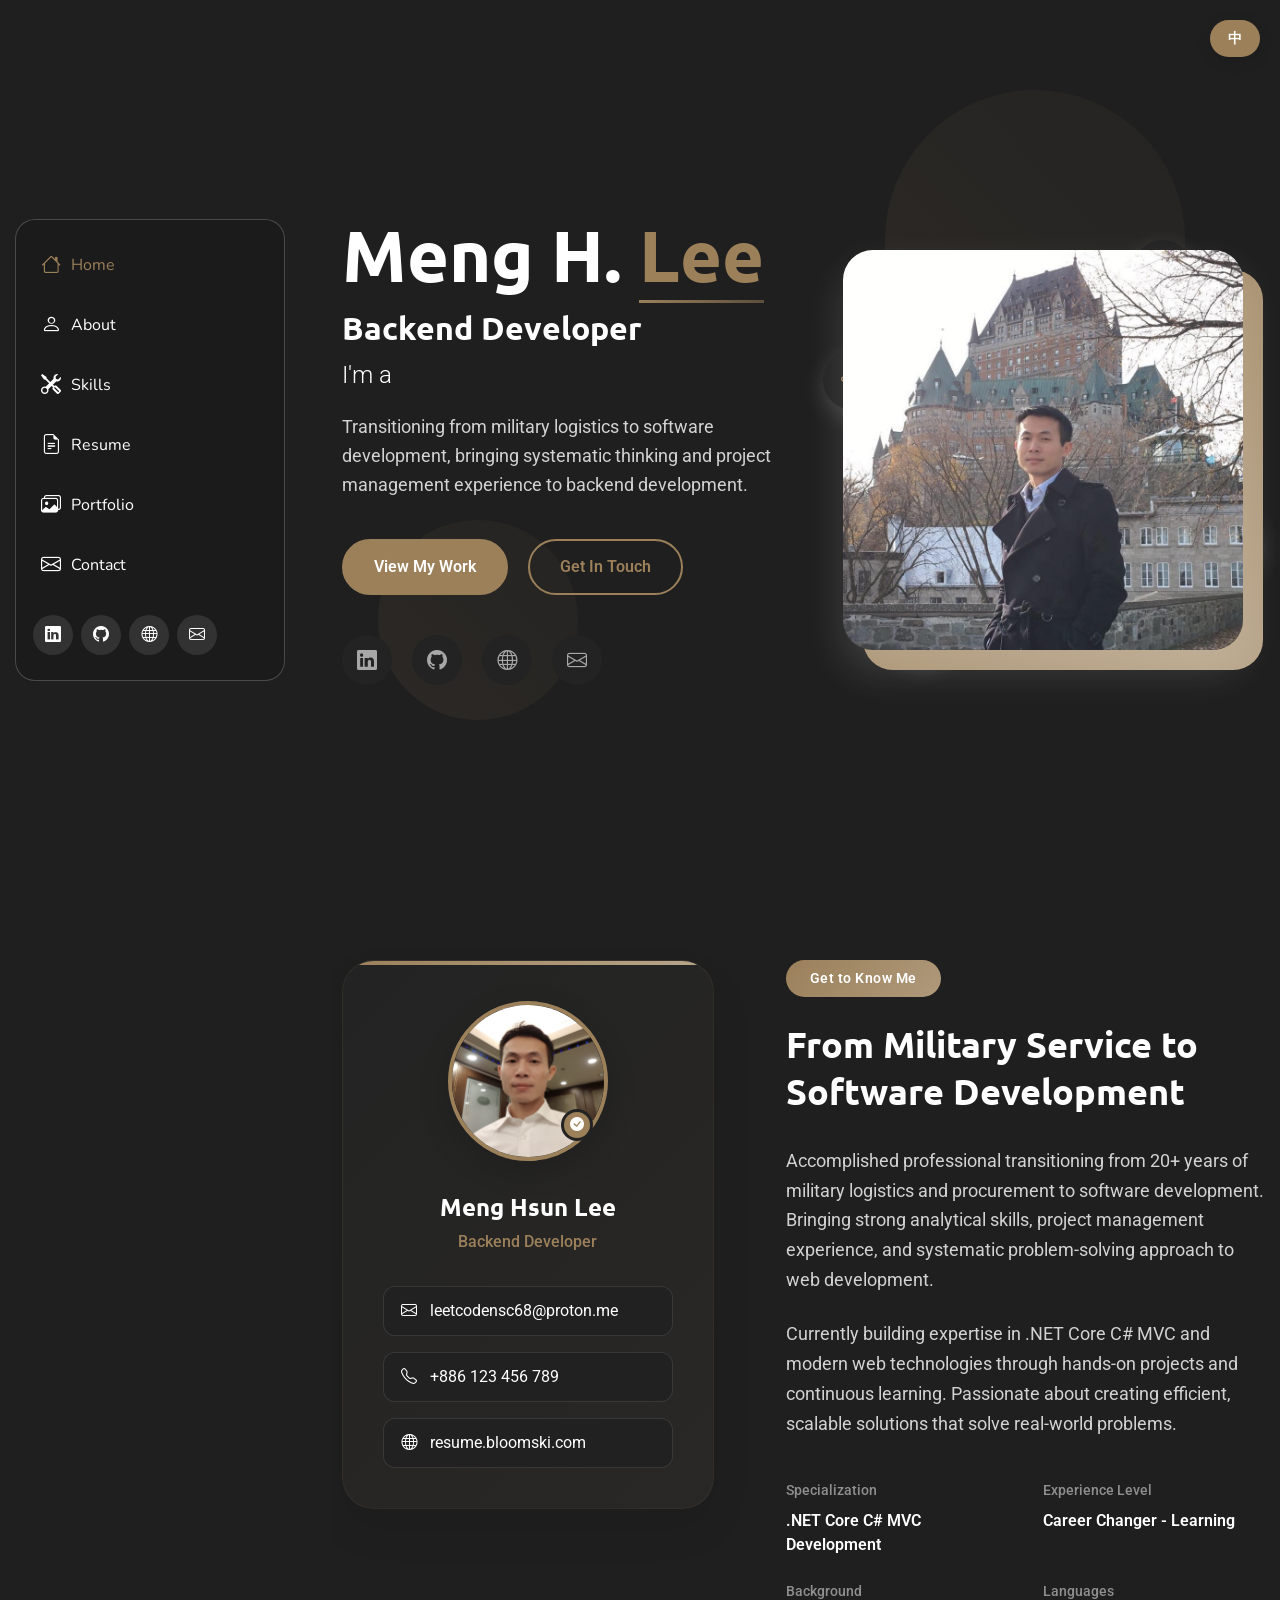
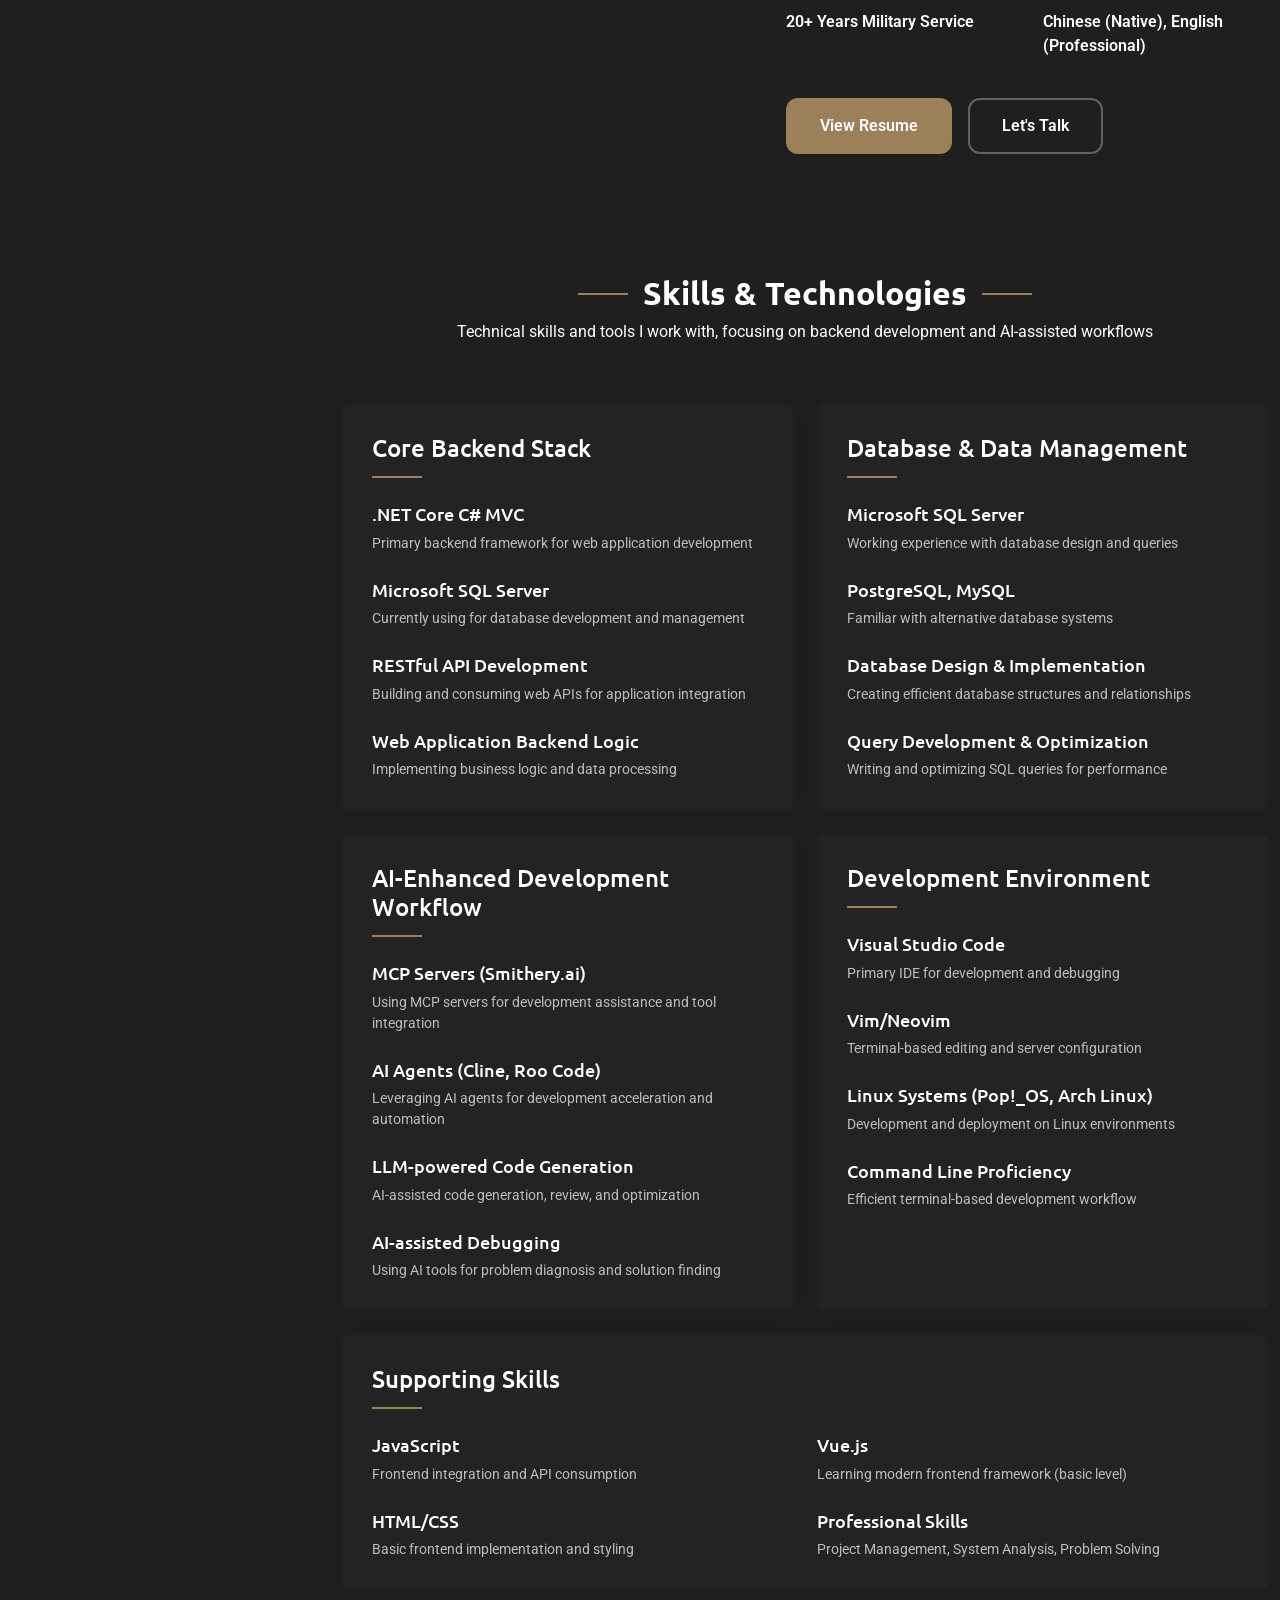
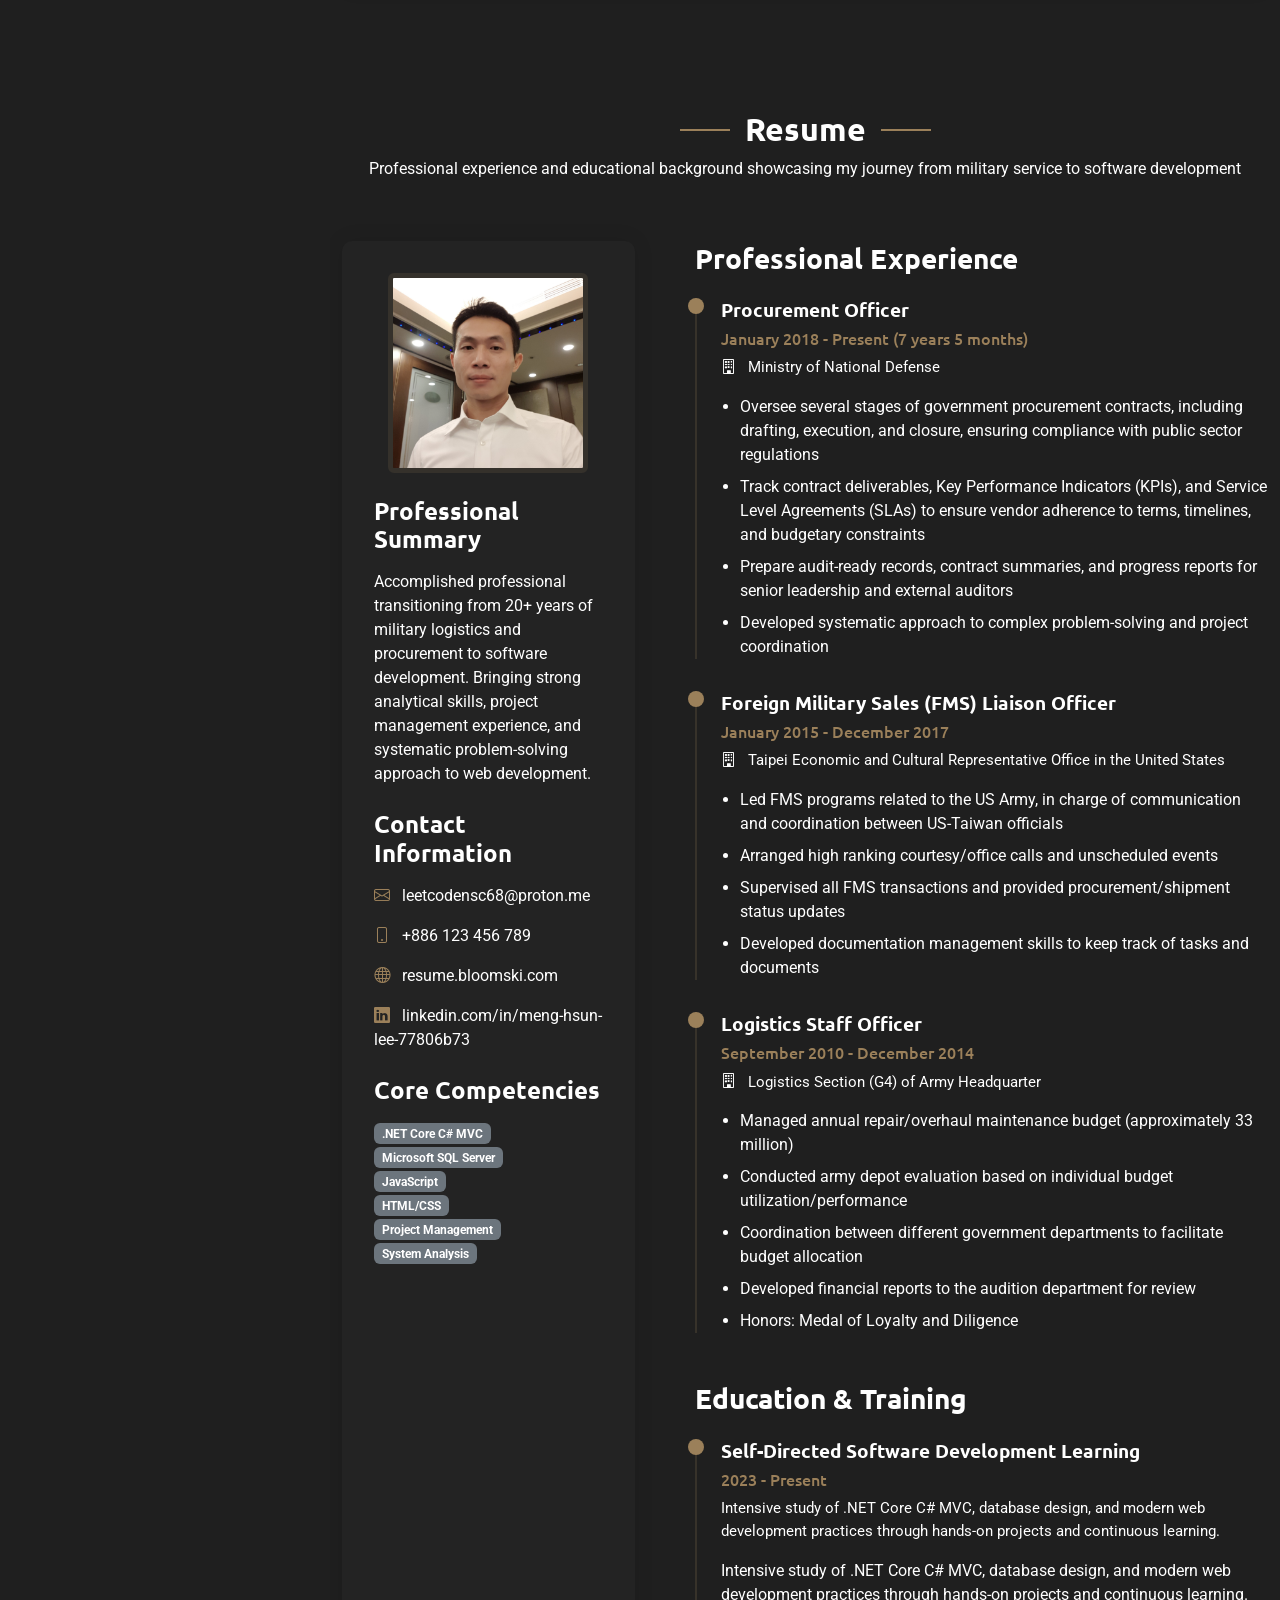
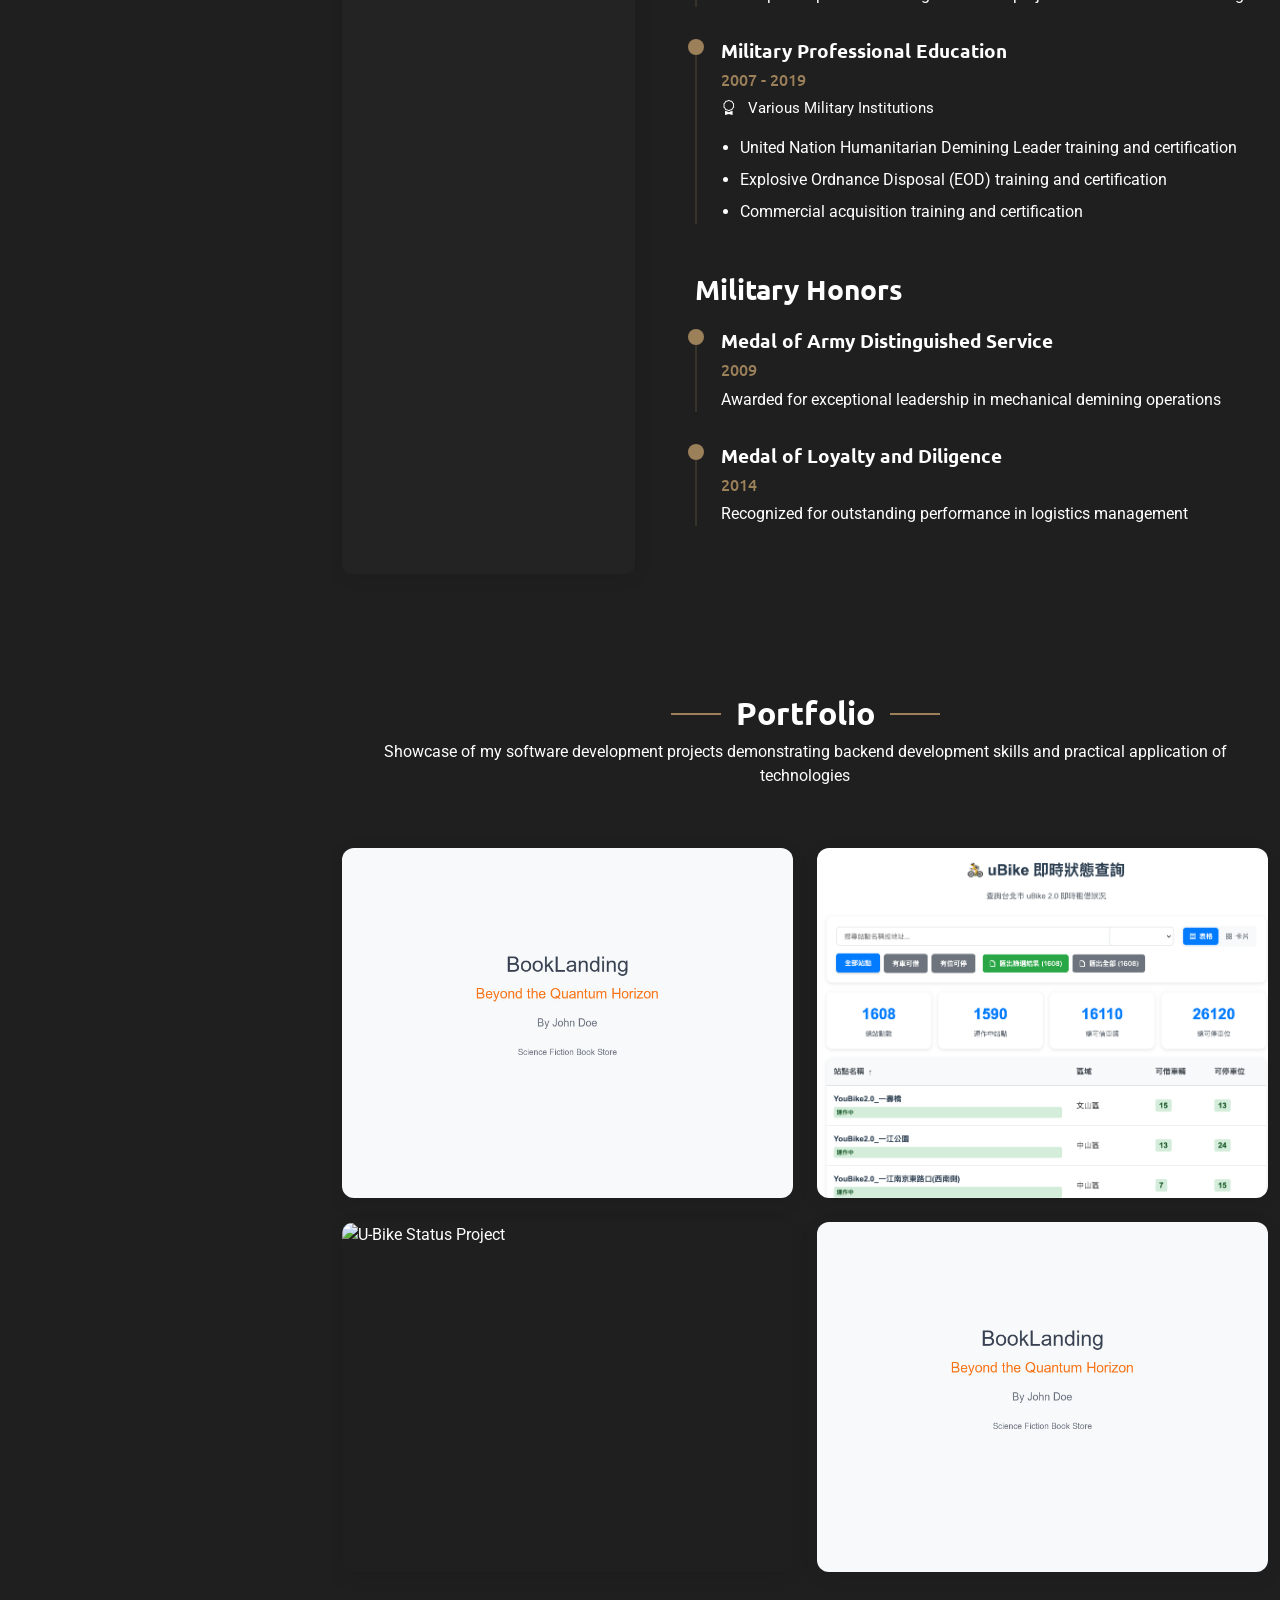
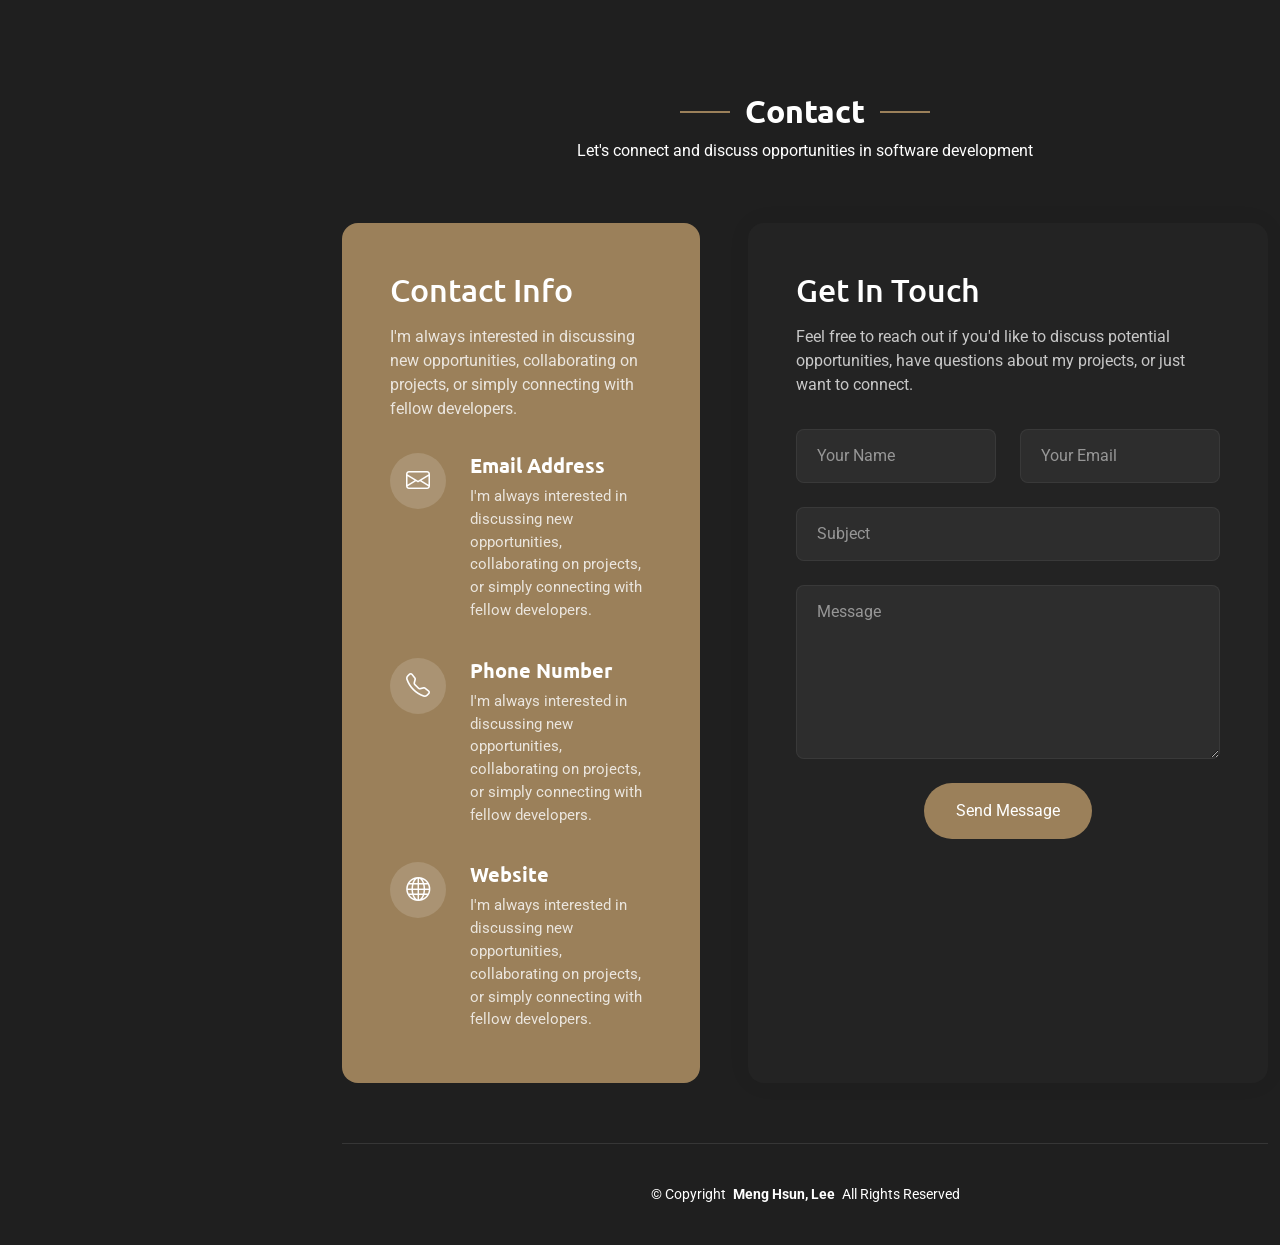
==== commit e0c03816: "新增UbikeAPI網站" ====
--- a/index.html
+++ b/index.html
@@ -272,7 +272,21 @@
         },
         "portfolio": {
           "title": "Portfolio",
-          "subtitle": "Showcase of my software development projects demonstrating backend development skills and practical application of technologies"
+          "subtitle": "Showcase of my software development projects demonstrating backend development skills and practical application of technologies",
+          "projects": {
+            "bookstore": {
+              "category": "E-Commerce",
+              "title": "BookLanding - Online Bookstore",
+              "description": "Full-stack e-commerce platform built with .NET Core C# MVC and Microsoft SQL Server. Features include product catalog, shopping cart, user authentication, and order management system.",
+              "technologies": [".NET Core C# MVC", "Microsoft SQL Server", "JavaScript", "HTML/CSS"]
+            },
+            "ubike": {
+              "category": "Public API Integration",
+              "title": "U-Bike Availability Status Website",
+              "description": "Real-time U-Bike station availability tracking website using Taipei City's official API. Frontend built with Vue.js, backend powered by C# WebAPI, with Vite handling CI/CD pipeline.",
+              "technologies": ["Vue.js", "C# WebAPI", "Vite", "Taipei City API"]
+            }
+          }
         },
         "contact": {
           "title": "Contact",
@@ -545,7 +559,21 @@
         },
         "portfolio": {
           "title": "作品集",
-          "subtitle": "展示我的軟體開發專案，證明後端開發技能和技術的實際應用"
+          "subtitle": "展示我的軟體開發專案，證明後端開發技能和技術的實際應用",
+          "projects": {
+            "bookstore": {
+              "category": "電子商務",
+              "title": "BookLanding - 線上書店",
+              "description": "使用 .NET Core C# MVC 與 Microsoft SQL Server 建構的全端電子商務平台。功能包括產品目錄、購物車、使用者認證與訂單管理系統。",
+              "technologies": [".NET Core C# MVC", "Microsoft SQL Server", "JavaScript", "HTML/CSS"]
+            },
+            "ubike": {
+              "category": "公共 API 整合",
+              "title": "U-Bike 可用性狀態網站",
+              "description": "使用台北市官方 API 的即時 U-Bike 站點可用性追蹤網站。前端使用 Vue.js 建構，後端採用 C# WebAPI，並使用 Vite 處理 CI/CD 流程。",
+              "technologies": ["Vue.js", "C# WebAPI", "Vite", "台北市 API"]
+            }
+          }
         },
         "contact": {
           "title": "聯絡我",
@@ -1076,21 +1104,20 @@
 
           <div class="col-lg-6 col-md-6" data-aos="fade-up" data-aos-delay="300">
             <div class="portfolio-wrap">
-              <img src="assets/images/project-2.jpg" class="img-fluid" alt="Weather API Project" loading="lazy">
+              <img src="assets/images/ubike.png" class="img-fluid" alt="U-Bike Availability Status Project" loading="lazy">
               <div class="portfolio-info">
                 <div class="content">
-                  <span class="category">API Integration</span>
-                  <h4>Weather Status Website</h4>
-                  <p>Web application that integrates with external weather APIs to provide real-time weather information. Demonstrates API consumption, data parsing, and responsive user interface design.</p>
+                  <span class="category">Public API Integration</span>
+                  <h4>U-Bike Availability Status Website</h4>
+                  <p>Real-time U-Bike station availability tracking website using <a href="https://tcgbusfs.blob.core.windows.net/dotapp/youbike/v2/youbike_immediate.json" target="_blank" style="color: var(--accent-color);">Taipei City's official API</a>. Frontend built with Vue.js, backend powered by C# WebAPI, with Vite handling CI/CD pipeline.</p>
                   <div class="technologies mb-2">
-                    <span class="badge bg-secondary me-1">.NET Core</span>
-                    <span class="badge bg-secondary me-1">Weather API</span>
-                    <span class="badge bg-secondary me-1">JavaScript</span>
-                    <span class="badge bg-secondary me-1">Responsive Design</span>
+                    <span class="badge bg-secondary me-1">Vue.js</span>
+                    <span class="badge bg-secondary me-1">C# WebAPI</span>
+                    <span class="badge bg-secondary me-1">Vite</span>
+                    <span class="badge bg-secondary me-1">Taipei City API</span>
                   </div>
                   <div class="portfolio-links">
-                    <a href="assets/images/project-2.jpg" class="glightbox" title="Weather Status Website"><i class="bi bi-plus-lg"></i></a>
-                    <a href="#" title="View Project"><i class="bi bi-arrow-right"></i></a>
+                    <a href="assets/images/ubike.png" class="glightbox" title="U-Bike Availability Status Website"><i class="bi bi-plus-lg"></i></a>
                   </div>
                 </div>
               </div>
@@ -1655,6 +1682,54 @@
       updatePortfolioSection(portfolio) {
         this.updateTextContent('.portfolio .section-title h2', portfolio.title);
         this.updateTextContent('.portfolio .section-title p', portfolio.subtitle);
+        
+        // Update portfolio project descriptions
+        if (portfolio.projects) {
+          const portfolioItems = document.querySelectorAll('.portfolio-wrap');
+          const projectKeys = ['bookstore', 'ubike']; // Only update the first two projects
+          
+          portfolioItems.forEach((item, index) => {
+            const projectKey = projectKeys[index];
+            if (portfolio.projects[projectKey]) {
+              const project = portfolio.projects[projectKey];
+              
+              // Update category
+              const categoryEl = item.querySelector('.category');
+              if (categoryEl) categoryEl.textContent = project.category;
+              
+              // Update title
+              const titleEl = item.querySelector('h4');
+              if (titleEl) titleEl.textContent = project.title;
+              
+              // Update description (preserve any HTML links for U-Bike project)
+              const descEl = item.querySelector('.portfolio-info p');
+              if (descEl && project.description) {
+                if (projectKey === 'ubike') {
+                  // This is the U-Bike project - handle the API link specially
+                  if (this.currentLanguage === 'en') {
+                    descEl.innerHTML = 'Real-time U-Bike station availability tracking website using <a href="https://tcgbusfs.blob.core.windows.net/dotapp/youbike/v2/youbike_immediate.json" target="_blank" style="color: var(--accent-color);">Taipei City\'s official API</a>. Frontend built with Vue.js, backend powered by C# WebAPI, with Vite handling CI/CD pipeline.';
+                  } else {
+                    descEl.innerHTML = '使用<a href="https://tcgbusfs.blob.core.windows.net/dotapp/youbike/v2/youbike_immediate.json" target="_blank" style="color: var(--accent-color);">台北市官方 API</a>的即時 U-Bike 站點可用性追蹤網站。前端使用 Vue.js 建構，後端採用 C# WebAPI，並使用 Vite 處理 CI/CD 流程。';
+                  }
+                } else {
+                  descEl.textContent = project.description;
+                }
+              }
+              
+              // Update technologies
+              const techContainer = item.querySelector('.technologies');
+              if (techContainer && project.technologies) {
+                techContainer.innerHTML = '';
+                project.technologies.forEach(tech => {
+                  const badge = document.createElement('span');
+                  badge.className = 'badge bg-secondary me-1';
+                  badge.textContent = tech;
+                  techContainer.appendChild(badge);
+                });
+              }
+            }
+          });
+        }
       }
 
       updateContactSection(contact) {
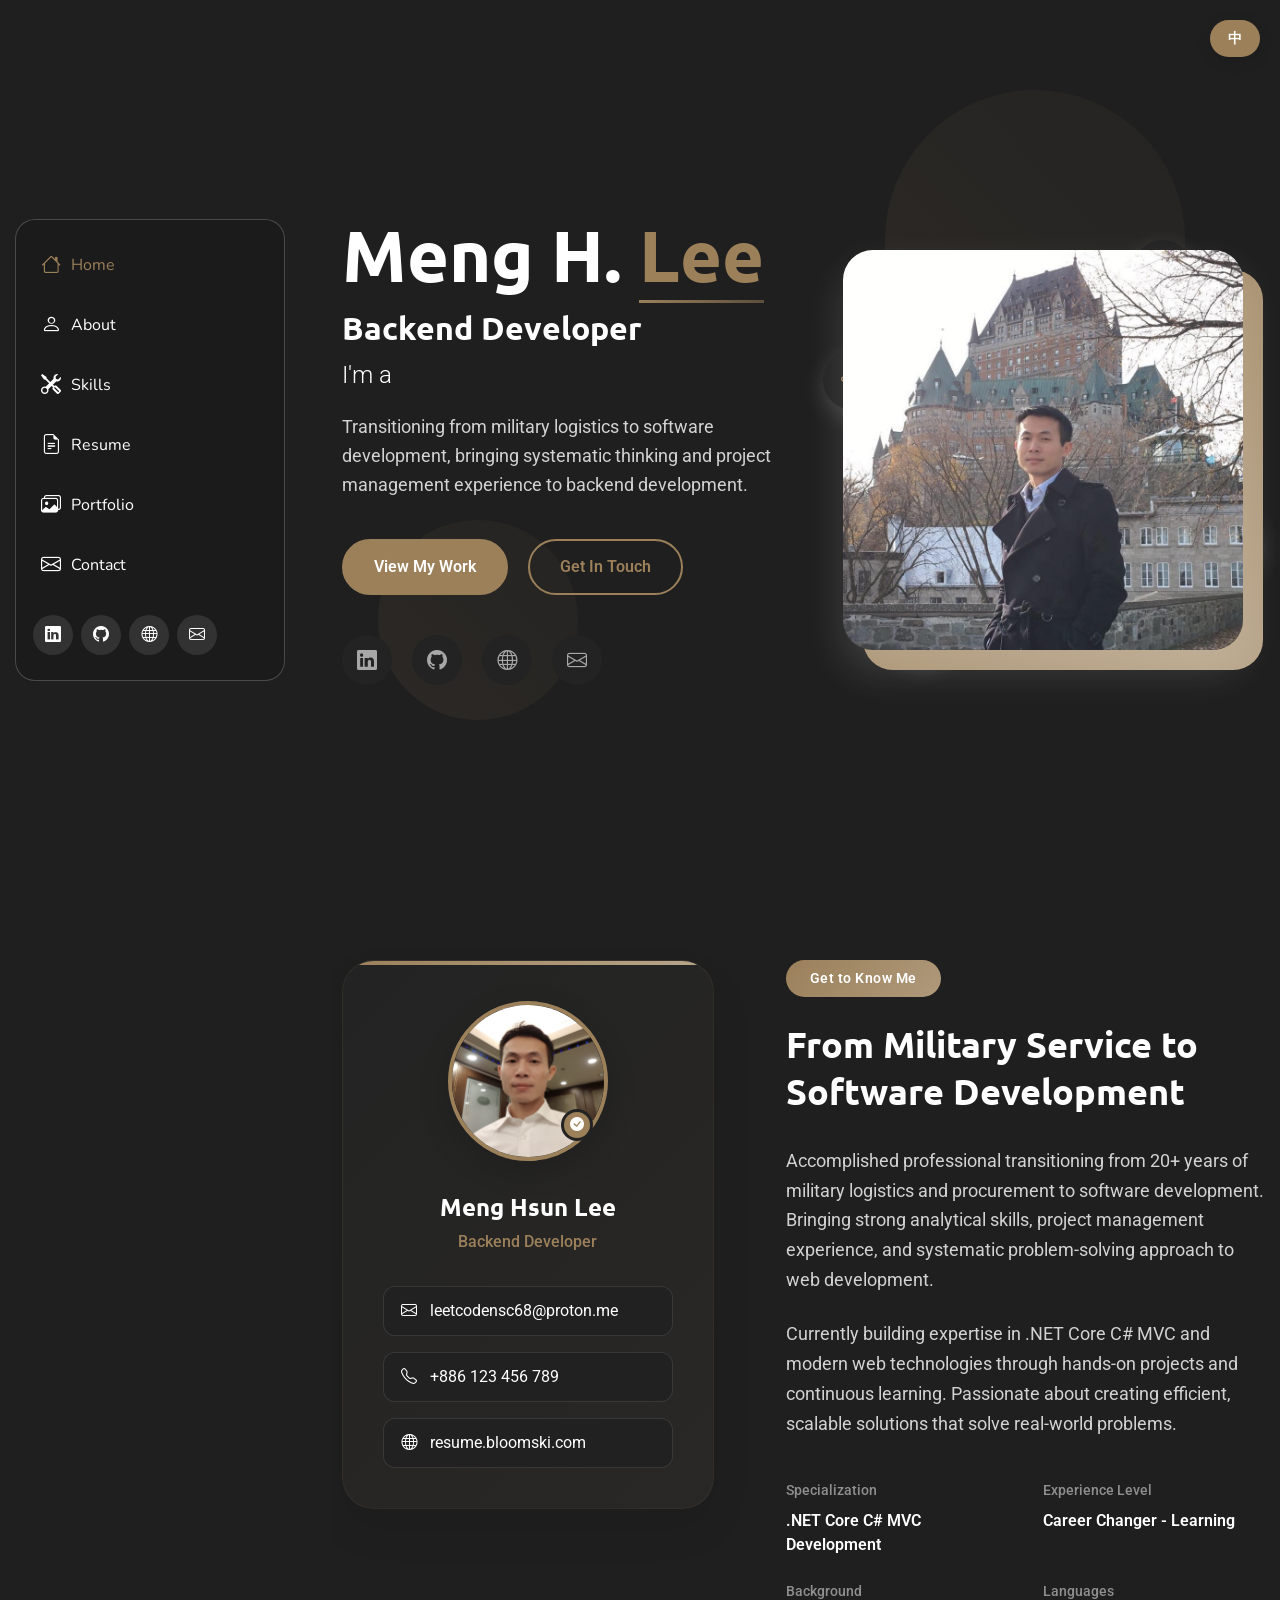
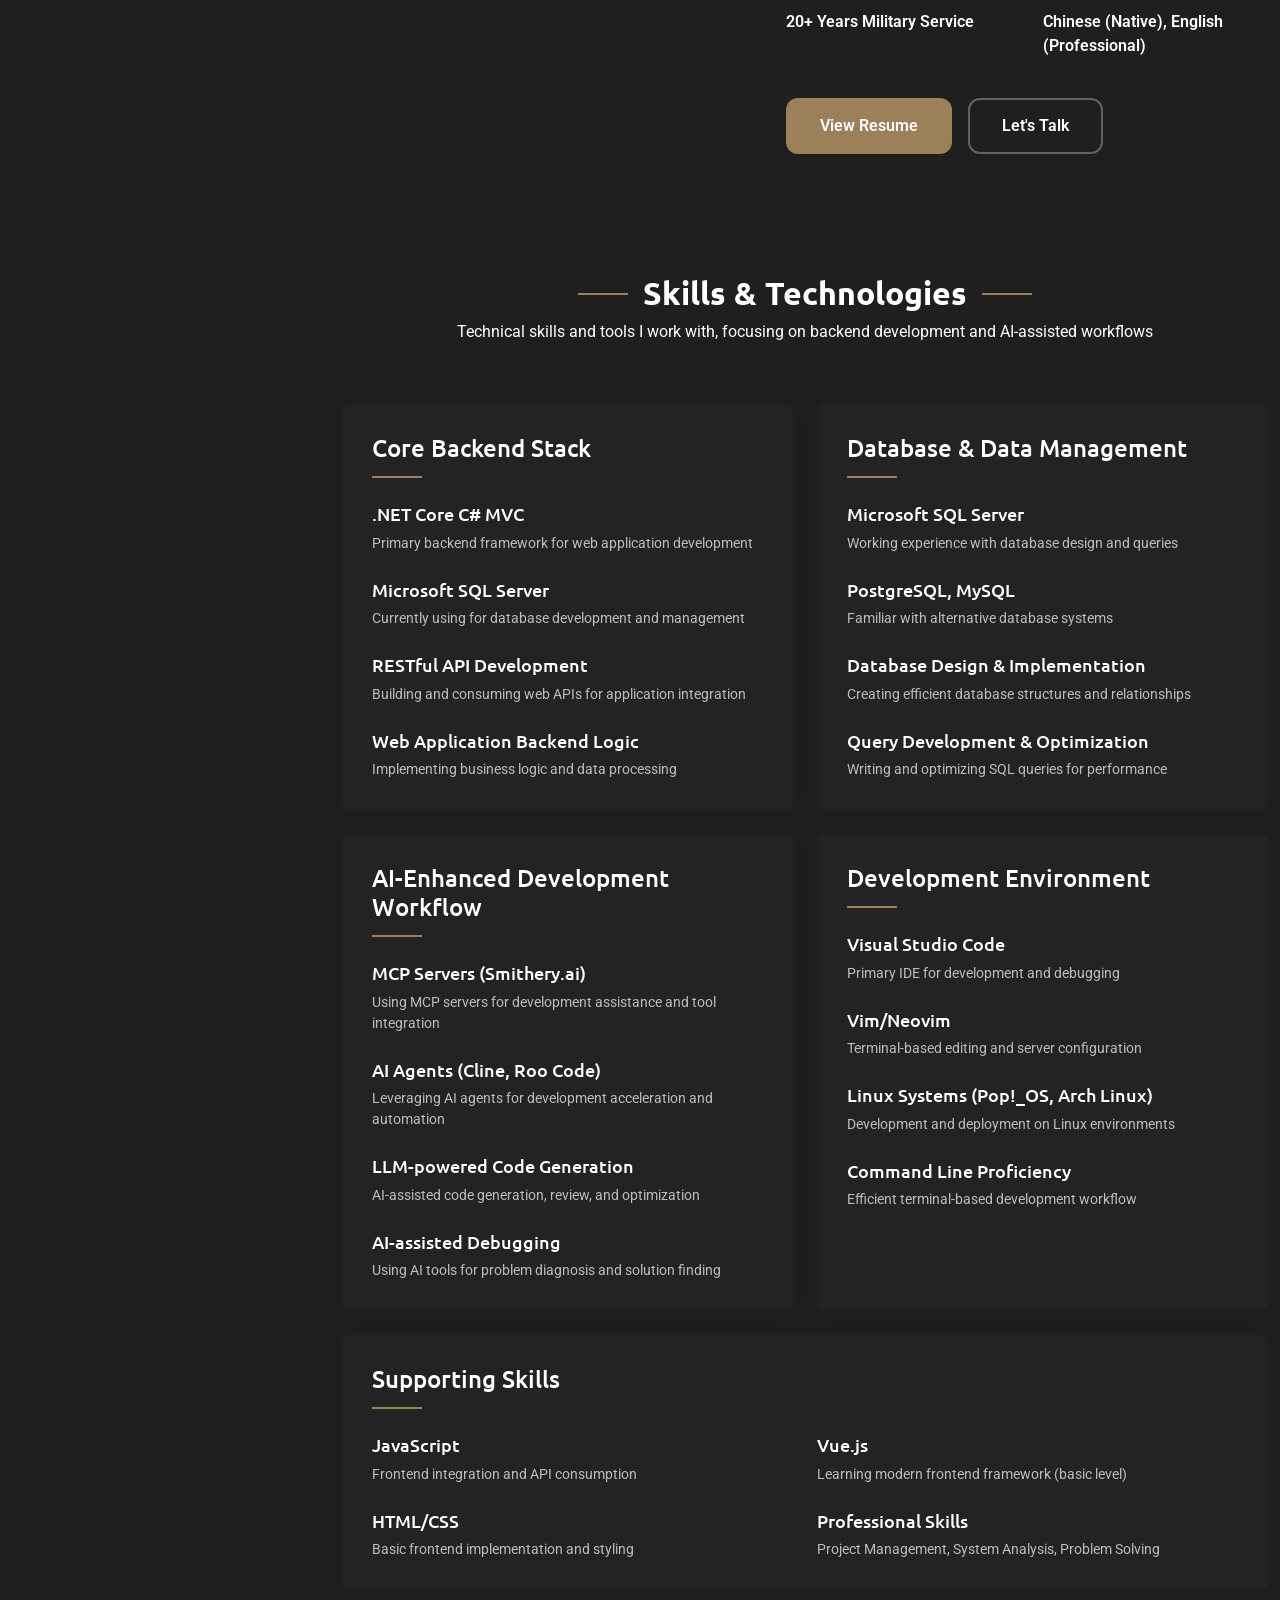
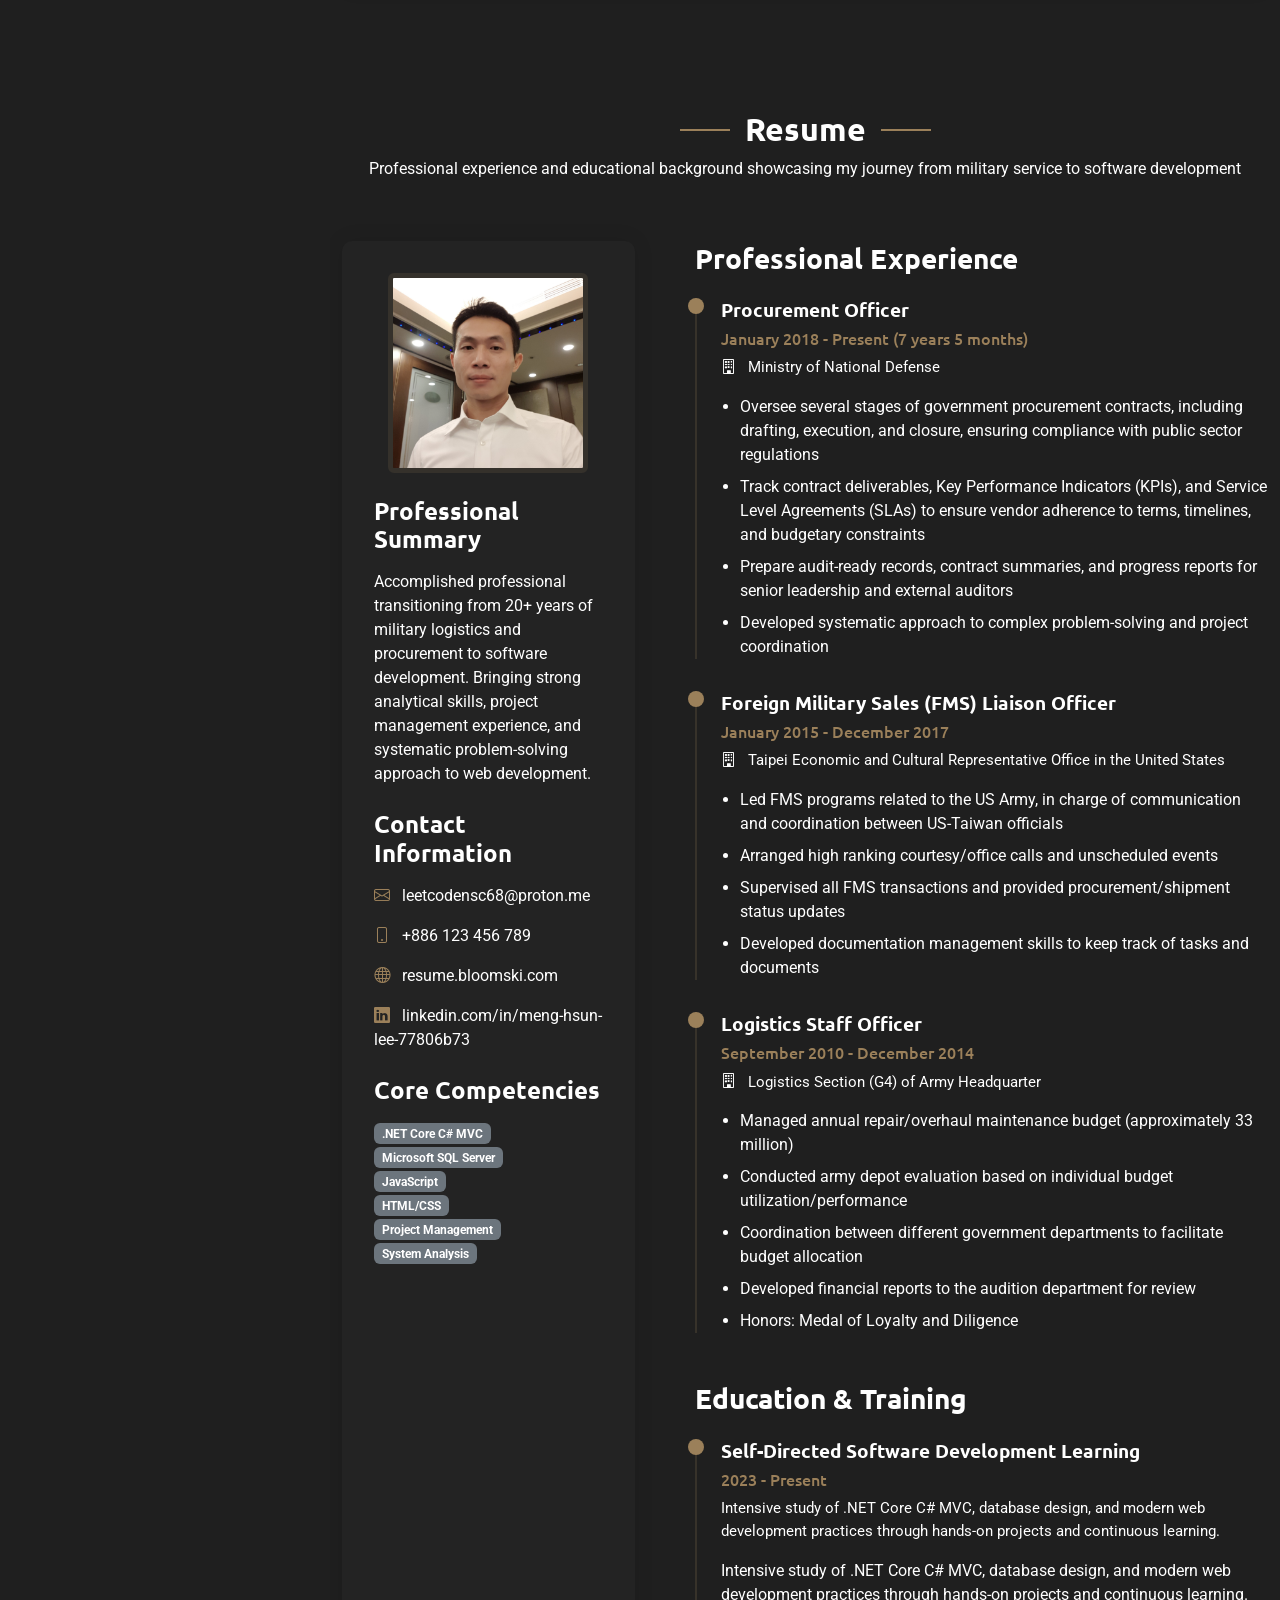
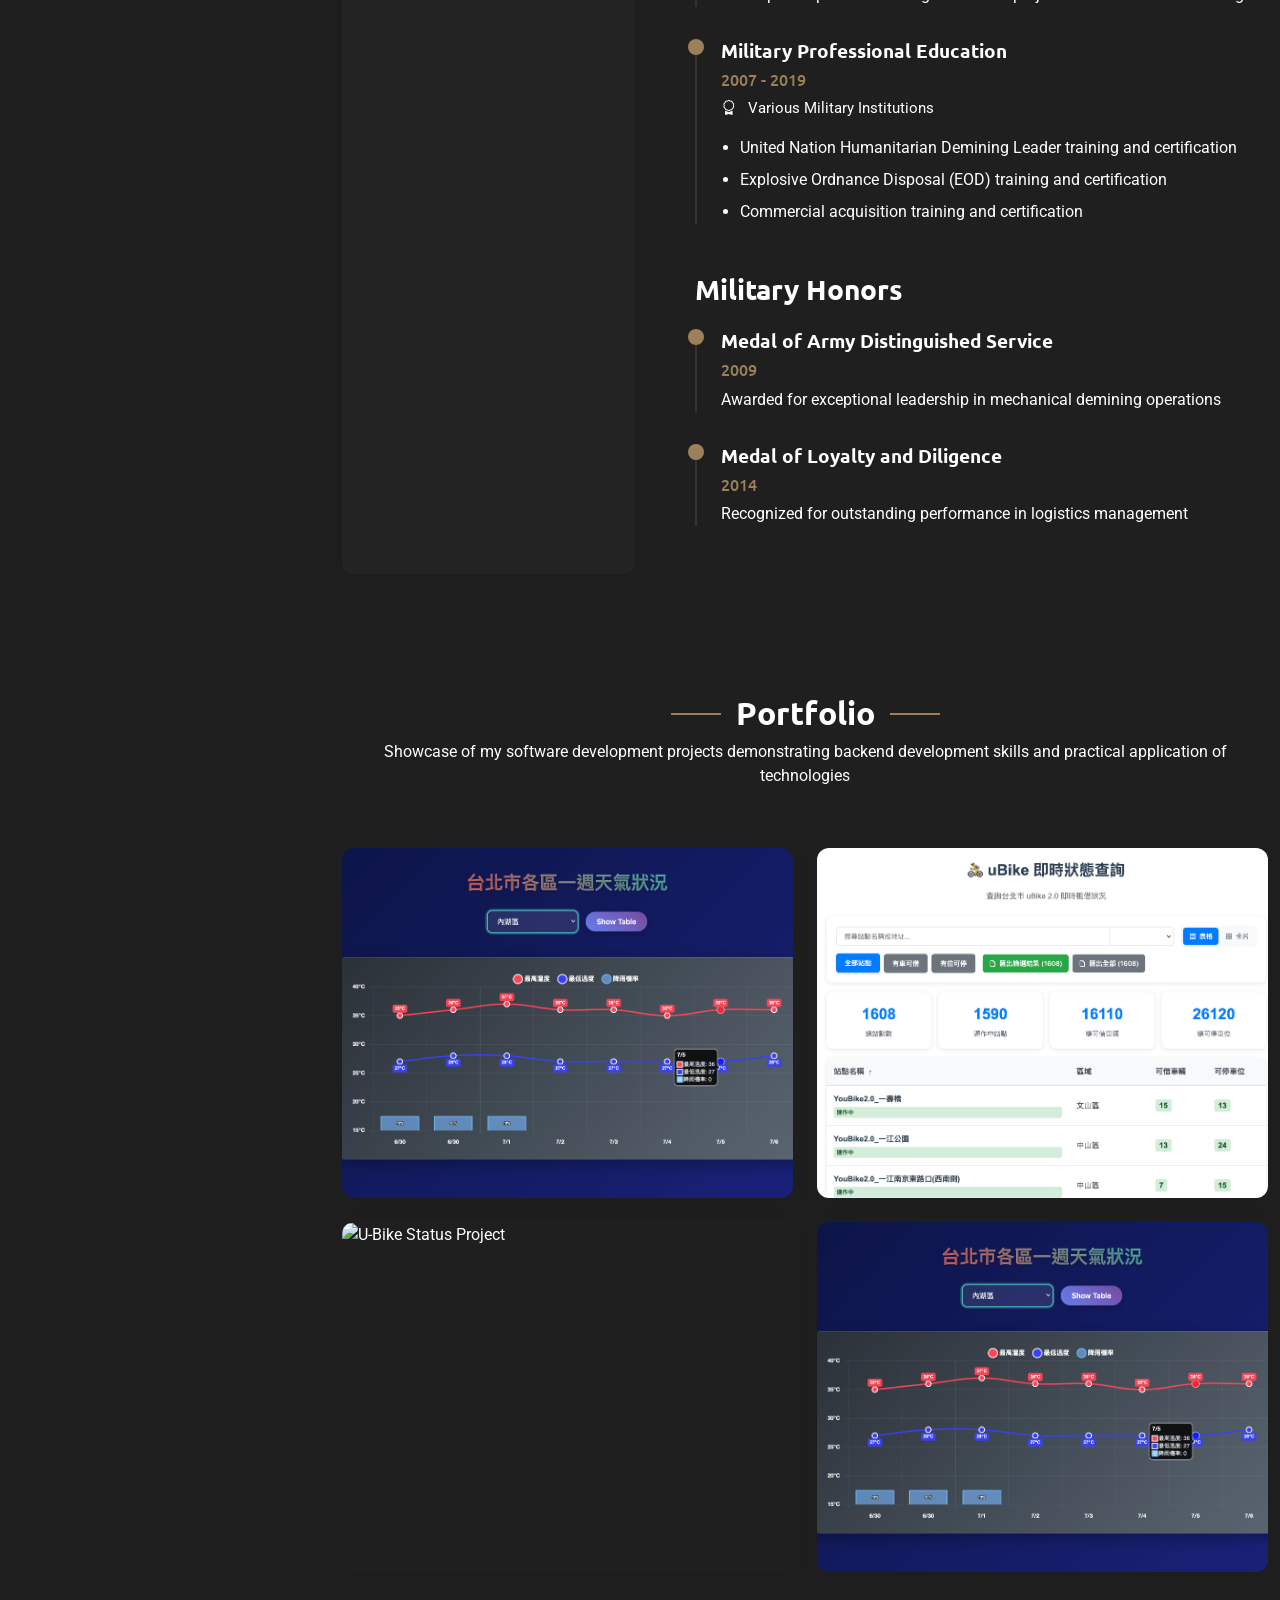
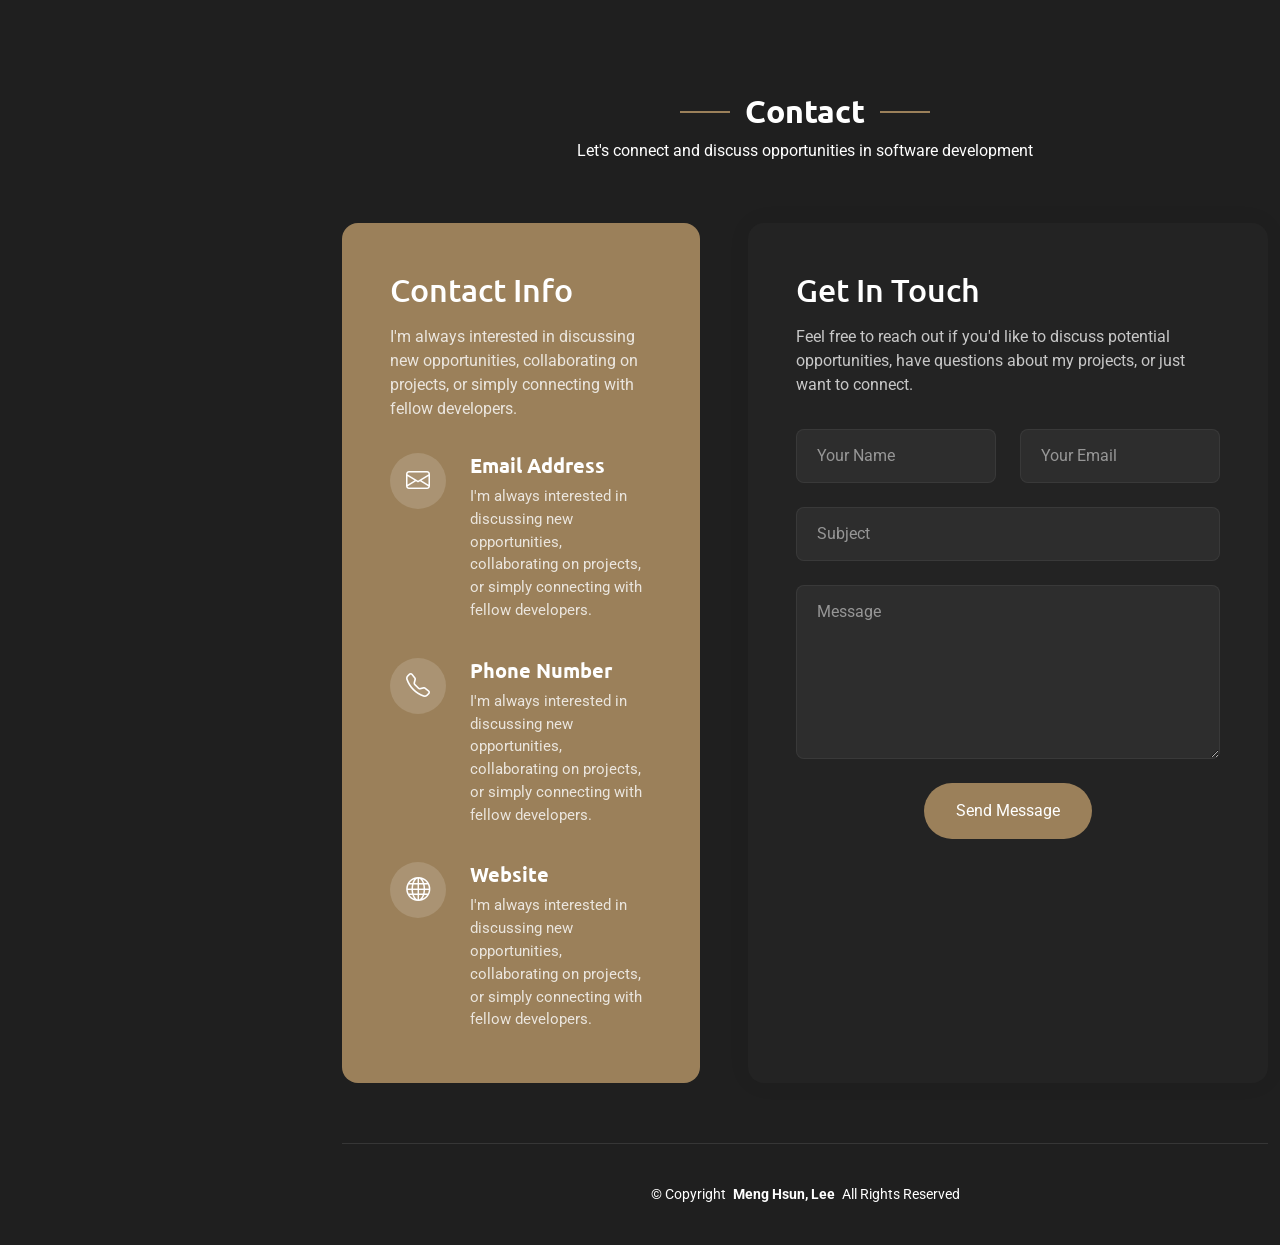
==== commit 8ffcd371: "Update portfolio: Replace Personal Finance Tracker with Taiwan Weather App - Changed project title f" ====
--- a/index.html
+++ b/index.html
@@ -275,10 +275,10 @@
           "subtitle": "Showcase of my software development projects demonstrating backend development skills and practical application of technologies",
           "projects": {
             "bookstore": {
-              "category": "E-Commerce",
-              "title": "BookLanding - Online Bookstore",
-              "description": "Full-stack e-commerce platform built with .NET Core C# MVC and Microsoft SQL Server. Features include product catalog, shopping cart, user authentication, and order management system.",
-              "technologies": [".NET Core C# MVC", "Microsoft SQL Server", "JavaScript", "HTML/CSS"]
+              "category": "Frontend Application",
+              "title": "Taiwan Weather App",
+              "description": "Real-time weather information application for Taiwan cities and regions. Features current weather conditions, forecasts, location-based weather data, and responsive design using Vue.js and external weather APIs.",
+              "technologies": ["Vue.js", "Vite", "Weather API", "Responsive Design"]
             },
             "ubike": {
               "category": "Public API Integration",
@@ -562,10 +562,10 @@
           "subtitle": "展示我的軟體開發專案，證明後端開發技能和技術的實際應用",
           "projects": {
             "bookstore": {
-              "category": "電子商務",
-              "title": "BookLanding - 線上書店",
-              "description": "使用 .NET Core C# MVC 與 Microsoft SQL Server 建構的全端電子商務平台。功能包括產品目錄、購物車、使用者認證與訂單管理系統。",
-              "technologies": [".NET Core C# MVC", "Microsoft SQL Server", "JavaScript", "HTML/CSS"]
+              "category": "前端應用程式",
+              "title": "台灣天氣應用程式",
+              "description": "提供台灣城市與地區即時天氣資訊的應用程式。功能包括目前天氣狀況、天氣預報、基於位置的天氣資料，以及使用 Vue.js 和外部天氣 API 的響應式設計。",
+              "technologies": ["Vue.js", "Vite", "天氣 API", "響應式設計"]
             },
             "ubike": {
               "category": "公共 API 整合",
@@ -1078,23 +1078,23 @@
         <div class="row gy-4">
 
           <div class="col-lg-6 col-md-6" data-aos="fade-up" data-aos-delay="200">
-            <a href="https://store.bloomski.com" target="_blank" rel="noopener noreferrer" class="portfolio-link">
+            <a href="https://tabbyboots.github.io/taiwanWeather/" target="_blank" rel="noopener noreferrer" class="portfolio-link">
               <div class="portfolio-wrap">
-                <img src="assets/images/project-1.jpg" class="img-fluid" alt="BookLanding Project" loading="lazy">
+                <img src="assets/images/taiwanWeather.png" class="img-fluid" alt="Taiwan Weather App" loading="lazy">
                 <div class="portfolio-info">
                   <div class="content">
-                    <span class="category">E-Commerce</span>
-                    <h4>BookLanding - Online Bookstore</h4>
-                    <p>Full-stack e-commerce platform built with .NET Core C# MVC and Microsoft SQL Server. Features include product catalog, shopping cart, user authentication, and order management system.</p>
+                    <span class="category">Frontend Application</span>
+                    <h4>Taiwan Weather App</h4>
+                    <p>Real-time weather information application for Taiwan cities and regions. Features current weather conditions, forecasts, location-based weather data, and responsive design using Vue.js and external weather APIs.</p>
                     <div class="technologies mb-2">
-                      <span class="badge bg-secondary me-1">.NET Core C# MVC</span>
-                      <span class="badge bg-secondary me-1">Microsoft SQL Server</span>
-                      <span class="badge bg-secondary me-1">JavaScript</span>
-                      <span class="badge bg-secondary me-1">HTML/CSS</span>
+                      <span class="badge bg-secondary me-1">Vue.js</span>
+                      <span class="badge bg-secondary me-1">Vite</span>
+                      <span class="badge bg-secondary me-1">Weather API</span>
+                      <span class="badge bg-secondary me-1">Responsive Design</span>
                     </div>
                     <div class="portfolio-links">
-                      <a href="assets/images/project-1.jpg" class="glightbox" title="BookLanding - Online Bookstore" onclick="event.stopPropagation();"><i class="bi bi-plus-lg"></i></a>
-                      <a href="https://store.bloomski.com" target="_blank" rel="noopener noreferrer" title="View Project" onclick="event.stopPropagation();"><i class="bi bi-arrow-right"></i></a>
+                      <a href="assets/images/taiwanWeather.png" class="glightbox" title="Taiwan Weather App" onclick="event.stopPropagation();"><i class="bi bi-plus-lg"></i></a>
+                      <a href="https://tabbyboots.github.io/taiwanWeather/" target="_blank" rel="noopener noreferrer" title="View Project" onclick="event.stopPropagation();"><i class="bi bi-arrow-right"></i></a>
                     </div>
                   </div>
                 </div>
@@ -1103,25 +1103,28 @@
           </div>
 
           <div class="col-lg-6 col-md-6" data-aos="fade-up" data-aos-delay="300">
-            <div class="portfolio-wrap">
-              <img src="assets/images/ubike.png" class="img-fluid" alt="U-Bike Availability Status Project" loading="lazy">
-              <div class="portfolio-info">
-                <div class="content">
-                  <span class="category">Public API Integration</span>
-                  <h4>U-Bike Availability Status Website</h4>
-                  <p>Real-time U-Bike station availability tracking website using <a href="https://tcgbusfs.blob.core.windows.net/dotapp/youbike/v2/youbike_immediate.json" target="_blank" style="color: var(--accent-color);">Taipei City's official API</a>. Frontend built with Vue.js, backend powered by C# WebAPI, with Vite handling CI/CD pipeline.</p>
-                  <div class="technologies mb-2">
-                    <span class="badge bg-secondary me-1">Vue.js</span>
-                    <span class="badge bg-secondary me-1">C# WebAPI</span>
-                    <span class="badge bg-secondary me-1">Vite</span>
-                    <span class="badge bg-secondary me-1">Taipei City API</span>
+            <a href="https://ubikestatus-production.up.railway.app" target="_blank" rel="noopener noreferrer" class="portfolio-link">
+              <div class="portfolio-wrap">
+                <img src="assets/images/ubike.png" class="img-fluid" alt="U-Bike Availability Status Project" loading="lazy">
+                <div class="portfolio-info">
+                  <div class="content">
+                    <span class="category">Public API Integration</span>
+                    <h4>U-Bike Availability Status Website</h4>
+                    <p>Real-time U-Bike station availability tracking website using <a href="https://tcgbusfs.blob.core.windows.net/dotapp/youbike/v2/youbike_immediate.json" target="_blank" style="color: var(--accent-color);">Taipei City's official API</a>. Frontend built with Vue.js, backend powered by C# WebAPI, with Vite handling CI/CD pipeline.</p>
+                    <div class="technologies mb-2">
+                      <span class="badge bg-secondary me-1">Vue.js</span>
+                      <span class="badge bg-secondary me-1">C# WebAPI</span>
+                      <span class="badge bg-secondary me-1">Vite</span>
+                      <span class="badge bg-secondary me-1">Taipei City API</span>
+                    </div>
+                    <div class="portfolio-links">
+                      <a href="assets/images/ubike.png" class="glightbox" title="U-Bike Availability Status Website" onclick="event.stopPropagation();"><i class="bi bi-plus-lg"></i></a>
+                      <a href="https://ubikestatus-production.up.railway.app" target="_blank" rel="noopener noreferrer" title="View Project" onclick="event.stopPropagation();"><i class="bi bi-arrow-right"></i></a>
+                    </div>
                   </div>
-                  <div class="portfolio-links">
-                    <a href="assets/images/ubike.png" class="glightbox" title="U-Bike Availability Status Website"><i class="bi bi-plus-lg"></i></a>
-                  </div>
-                </div>
-              </div>
-            </div>
+                </div>
+              </div>
+            </a>
           </div>
 
           <div class="col-lg-6 col-md-6" data-aos="fade-up" data-aos-delay="400">
@@ -1149,21 +1152,21 @@
 
           <div class="col-lg-6 col-md-6" data-aos="fade-up" data-aos-delay="500">
             <div class="portfolio-wrap">
-              <img src="assets/images/project-1.jpg" class="img-fluid" alt="Personal Finance Tracker" loading="lazy">
+              <img src="assets/images/taiwanWeather.png" class="img-fluid" alt="Taiwan Weather App" loading="lazy">
               <div class="portfolio-info">
                 <div class="content">
-                  <span class="category">Web Application</span>
-                  <h4>Personal Finance Tracker</h4>
-                  <p>Comprehensive web application for personal financial management. Features expense tracking, budget planning, financial reports, and data visualization using .NET Core MVC architecture.</p>
+                  <span class="category">Frontend Application</span>
+                  <h4>Taiwan Weather App</h4>
+                  <p>Real-time weather information application for Taiwan cities and regions. Features current weather conditions, forecasts, location-based weather data, and responsive design using Vue.js and external weather APIs.</p>
                   <div class="technologies mb-2">
-                    <span class="badge bg-secondary me-1">.NET Core C# MVC</span>
-                    <span class="badge bg-secondary me-1">Microsoft SQL Server</span>
-                    <span class="badge bg-secondary me-1">Data Visualization</span>
-                    <span class="badge bg-secondary me-1">User Authentication</span>
+                    <span class="badge bg-secondary me-1">Vue.js</span>
+                    <span class="badge bg-secondary me-1">Vite</span>
+                    <span class="badge bg-secondary me-1">Weather API</span>
+                    <span class="badge bg-secondary me-1">Responsive Design</span>
                   </div>
                   <div class="portfolio-links">
-                    <a href="assets/images/project-1.jpg" class="glightbox" title="Personal Finance Tracker"><i class="bi bi-plus-lg"></i></a>
-                    <a href="#" title="View Project"><i class="bi bi-arrow-right"></i></a>
+                    <a href="assets/images/taiwanWeather.png" class="glightbox" title="Taiwan Weather App"><i class="bi bi-plus-lg"></i></a>
+                    <a href="https://tabbyboots.github.io/taiwanWeather/" title="View Project"><i class="bi bi-arrow-right"></i></a>
                   </div>
                 </div>
               </div>
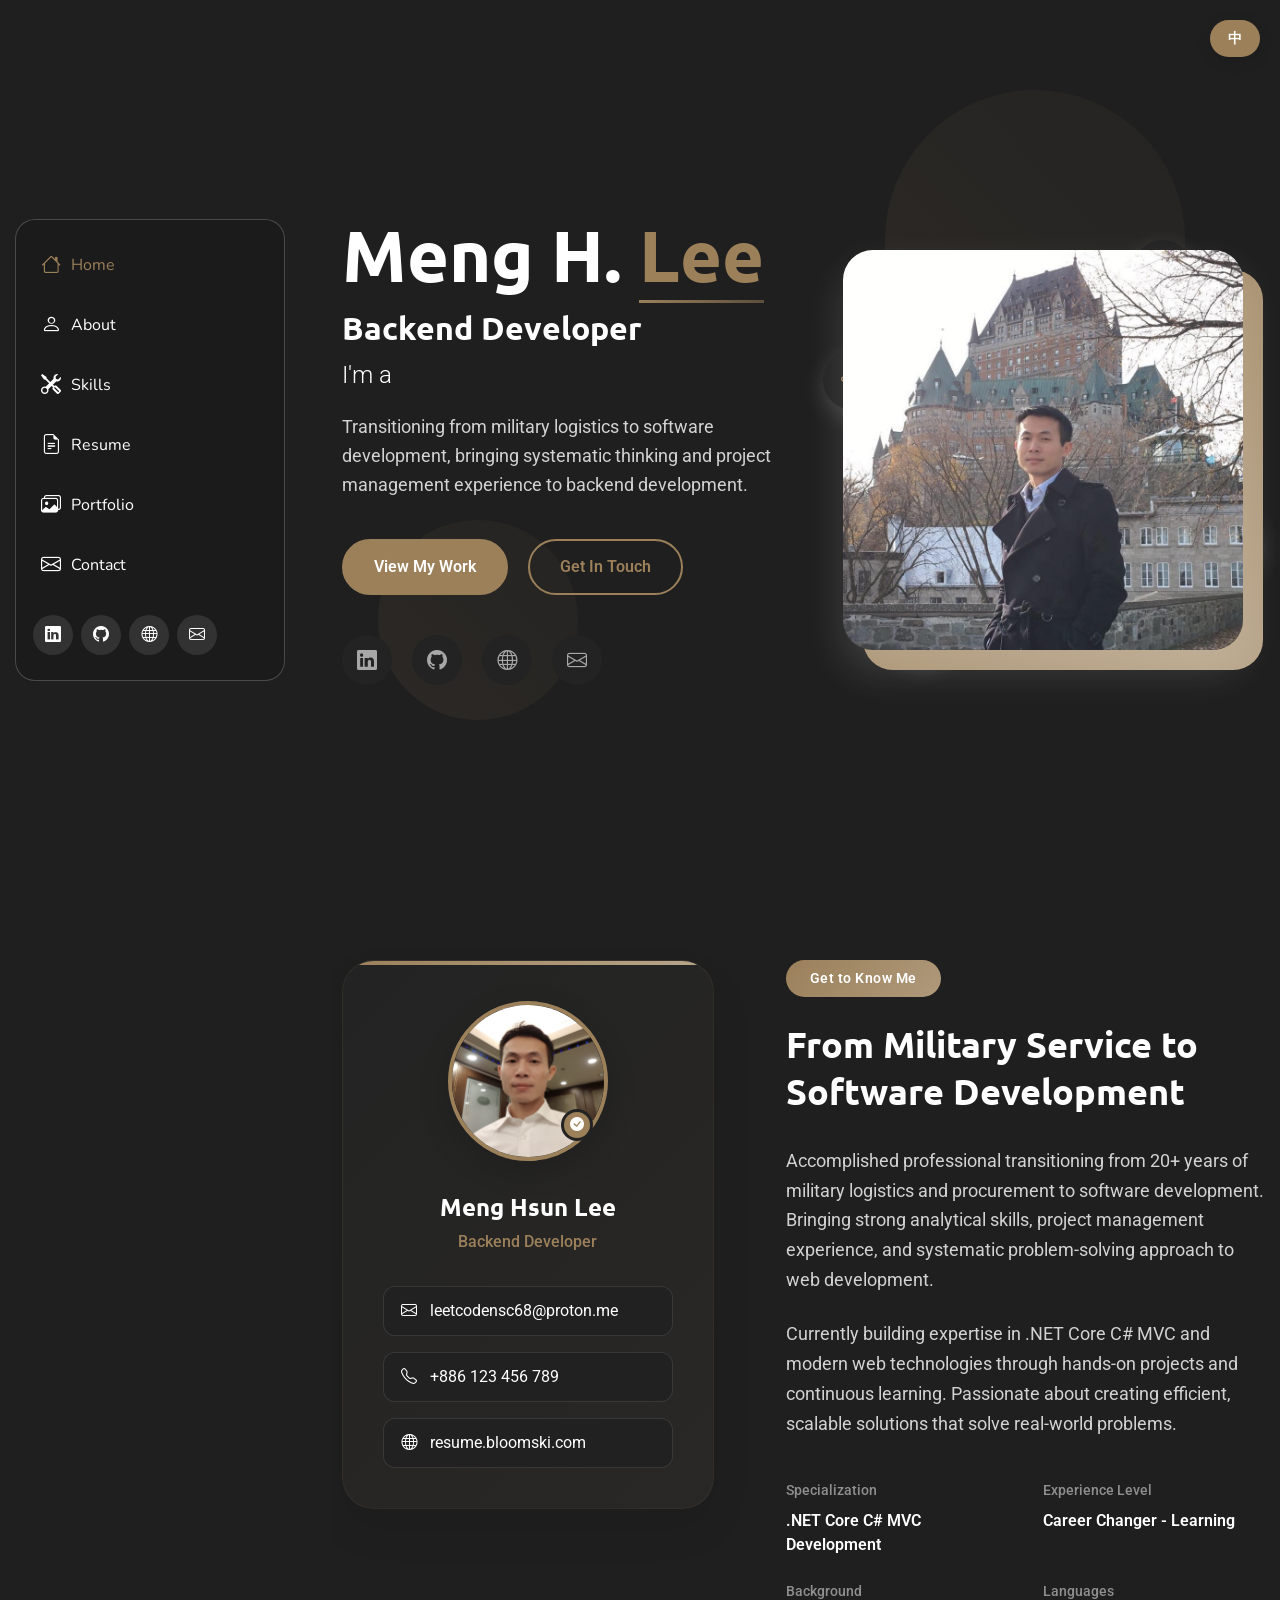
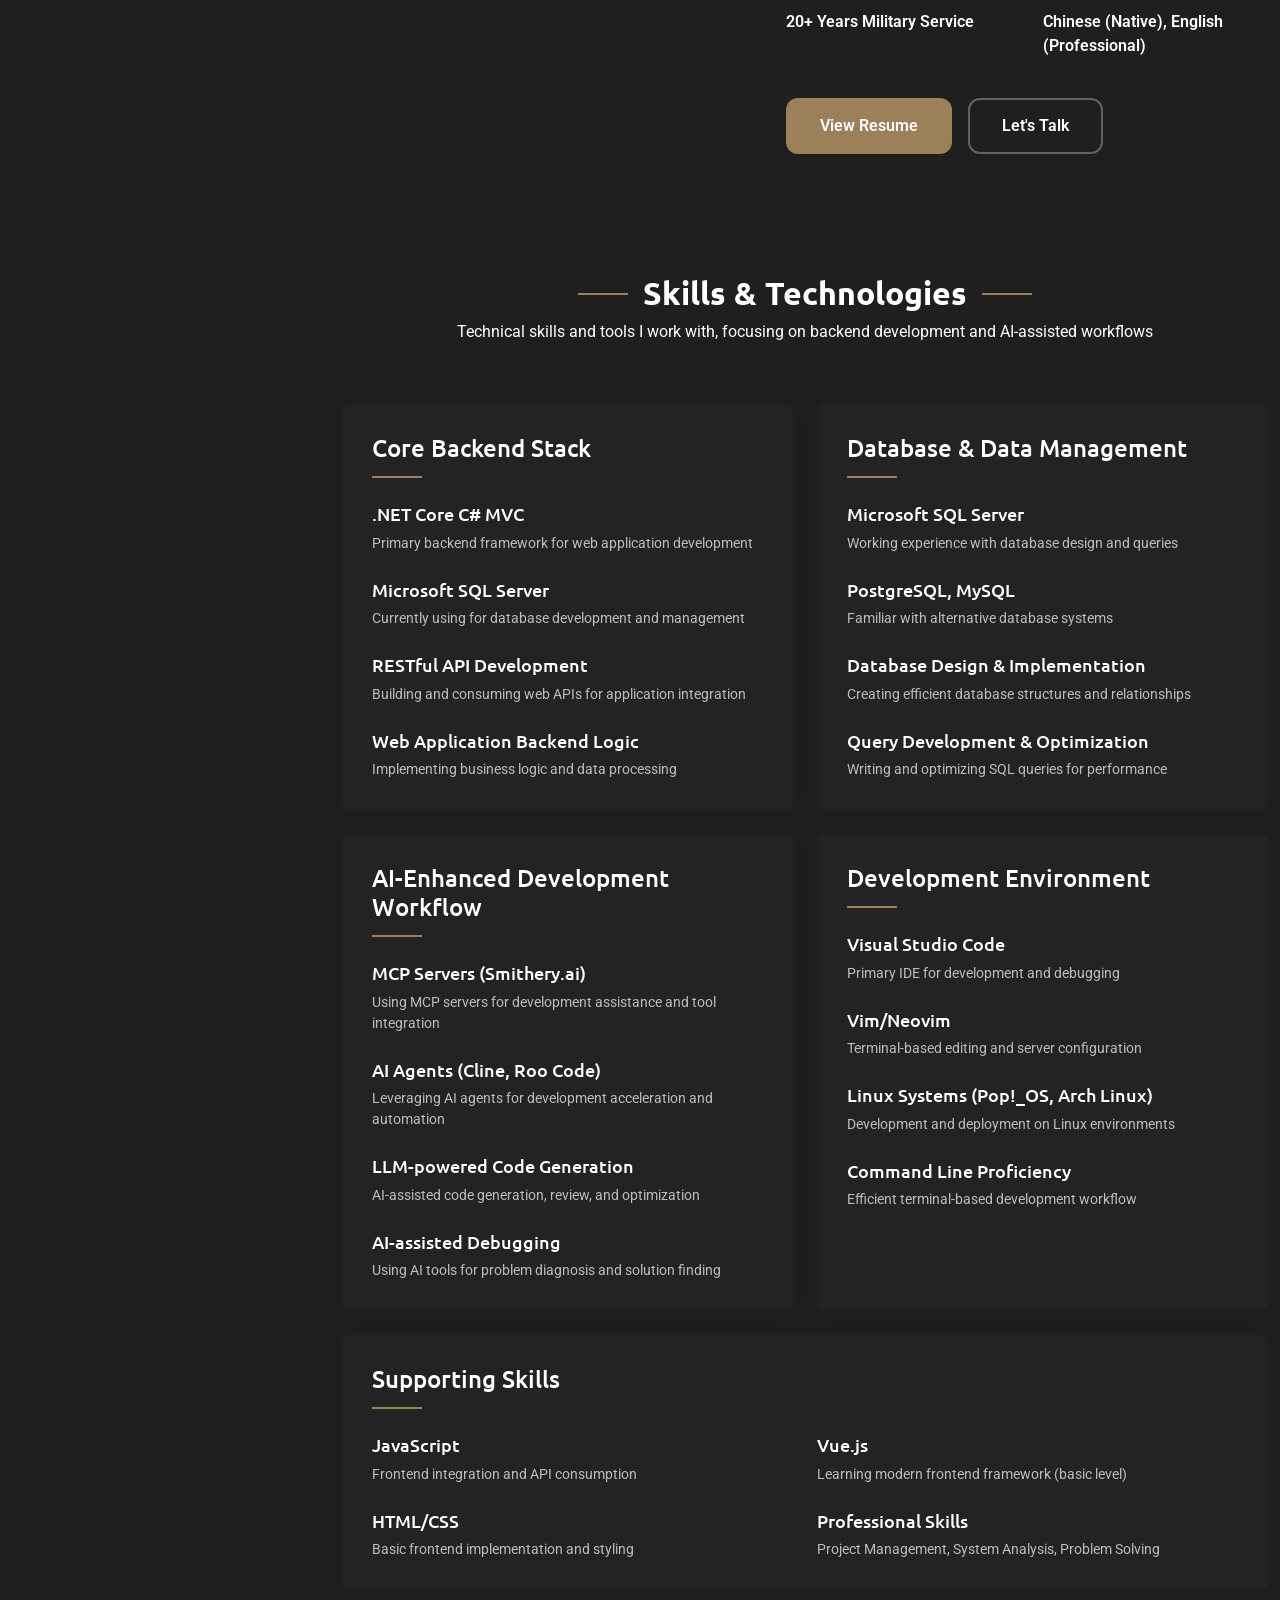
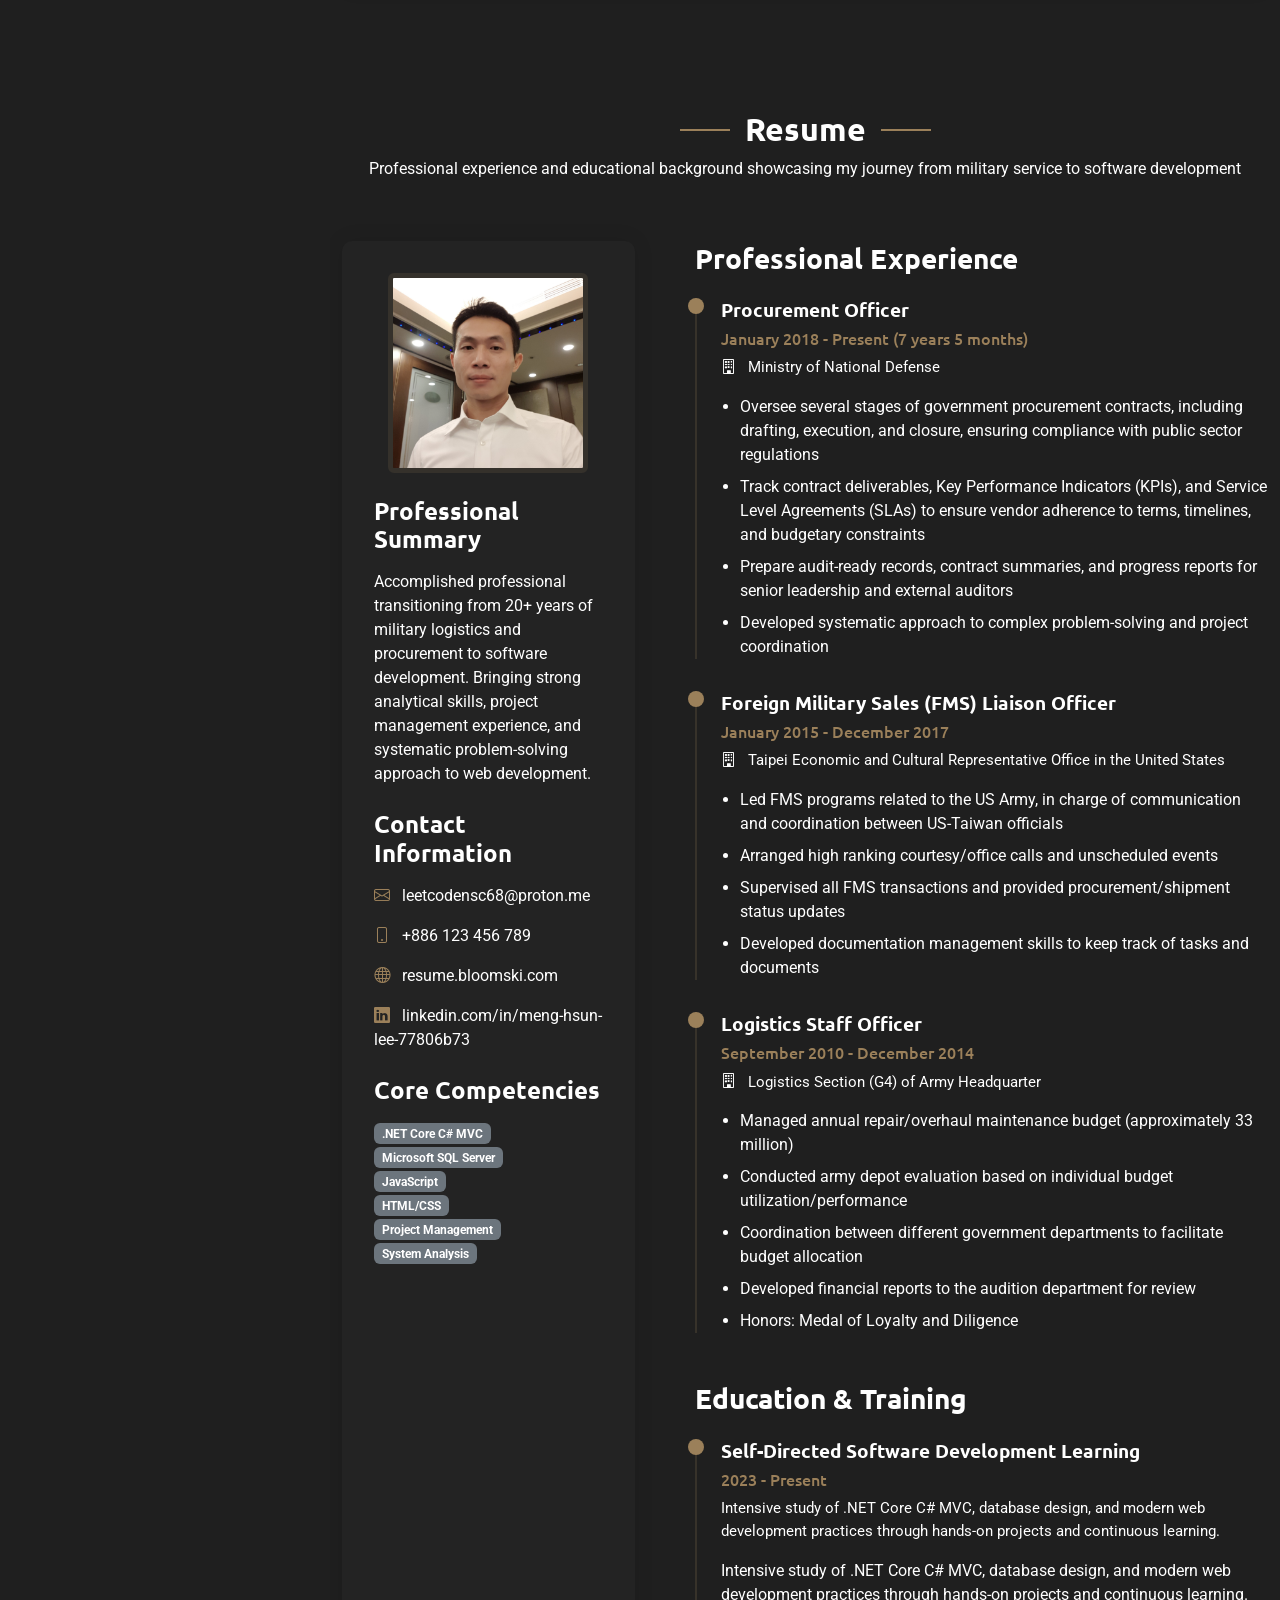
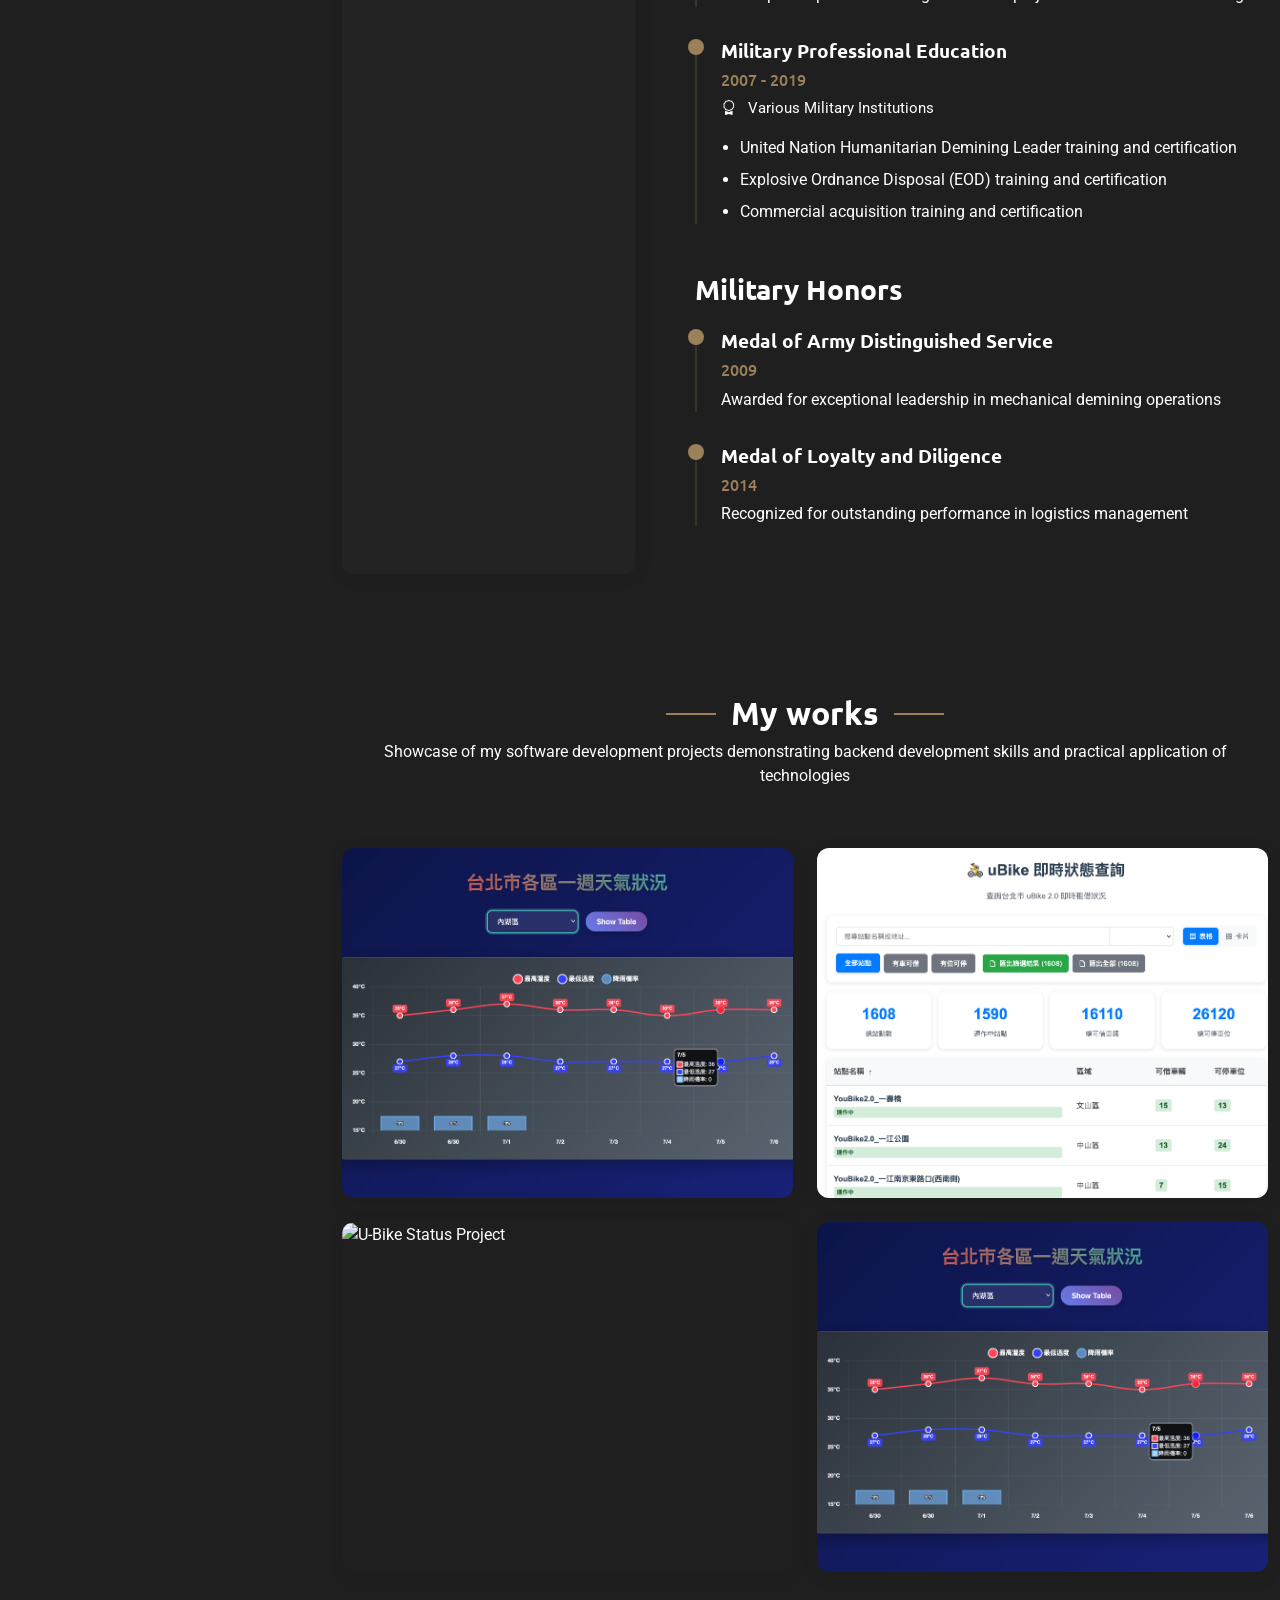
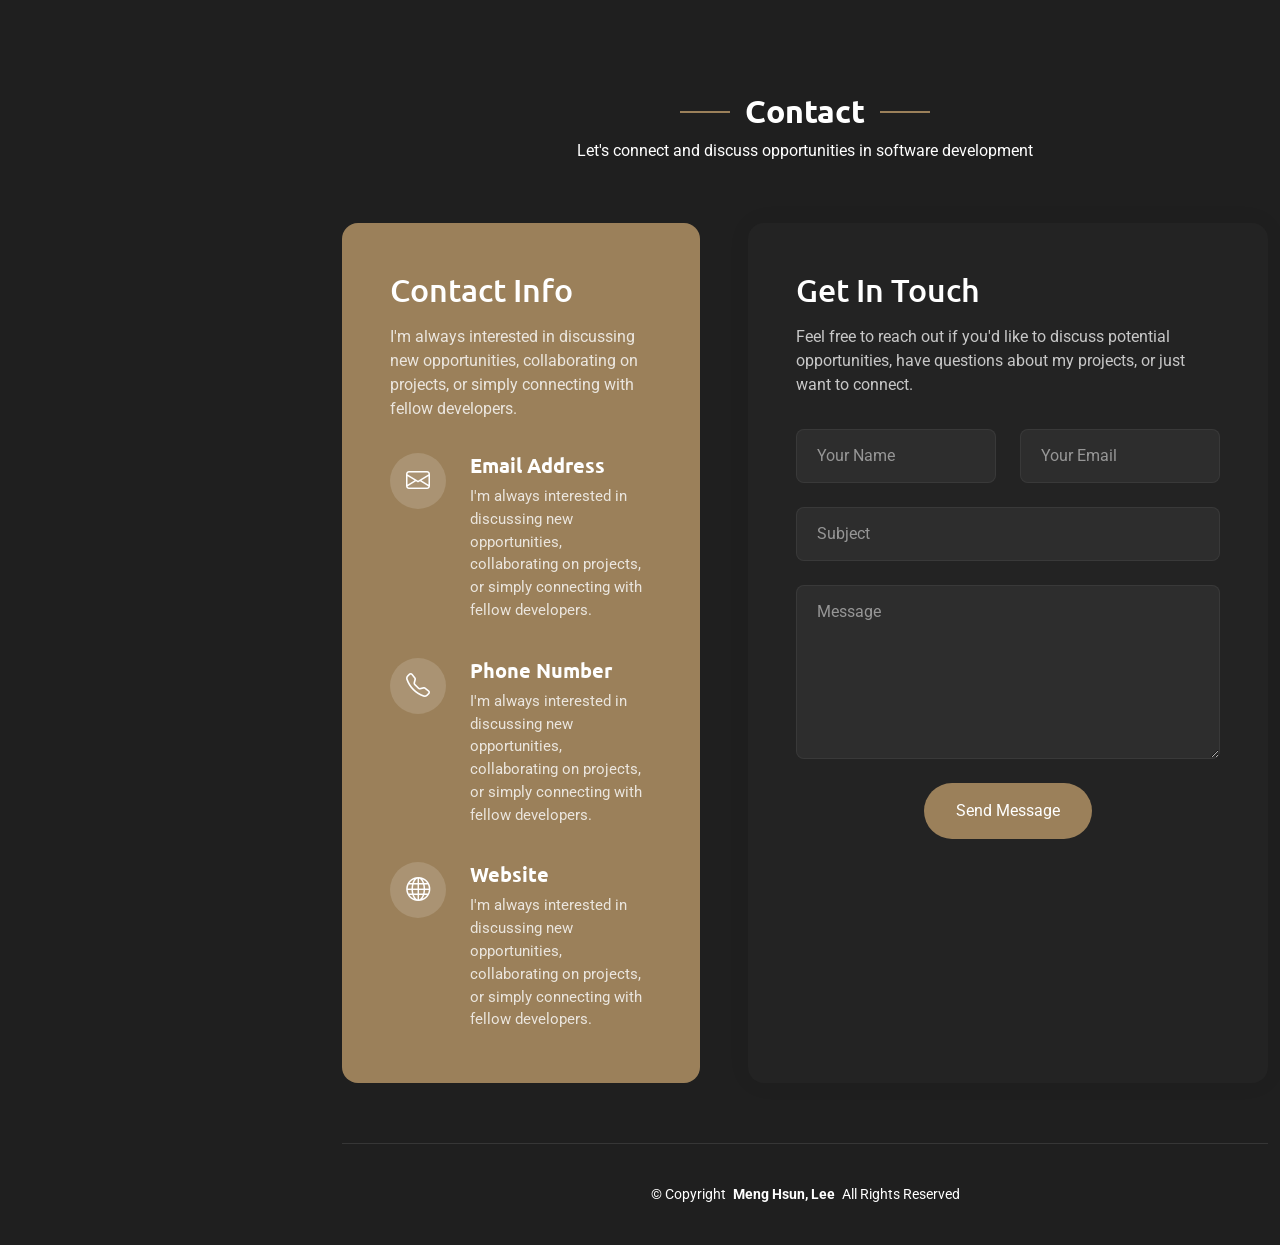
==== commit 0fbd077c: "modify project photo" ====
--- a/index.html
+++ b/index.html
@@ -271,7 +271,7 @@
           }
         },
         "portfolio": {
-          "title": "Portfolio",
+          "title": "My works",
           "subtitle": "Showcase of my software development projects demonstrating backend development skills and practical application of technologies",
           "projects": {
             "bookstore": {
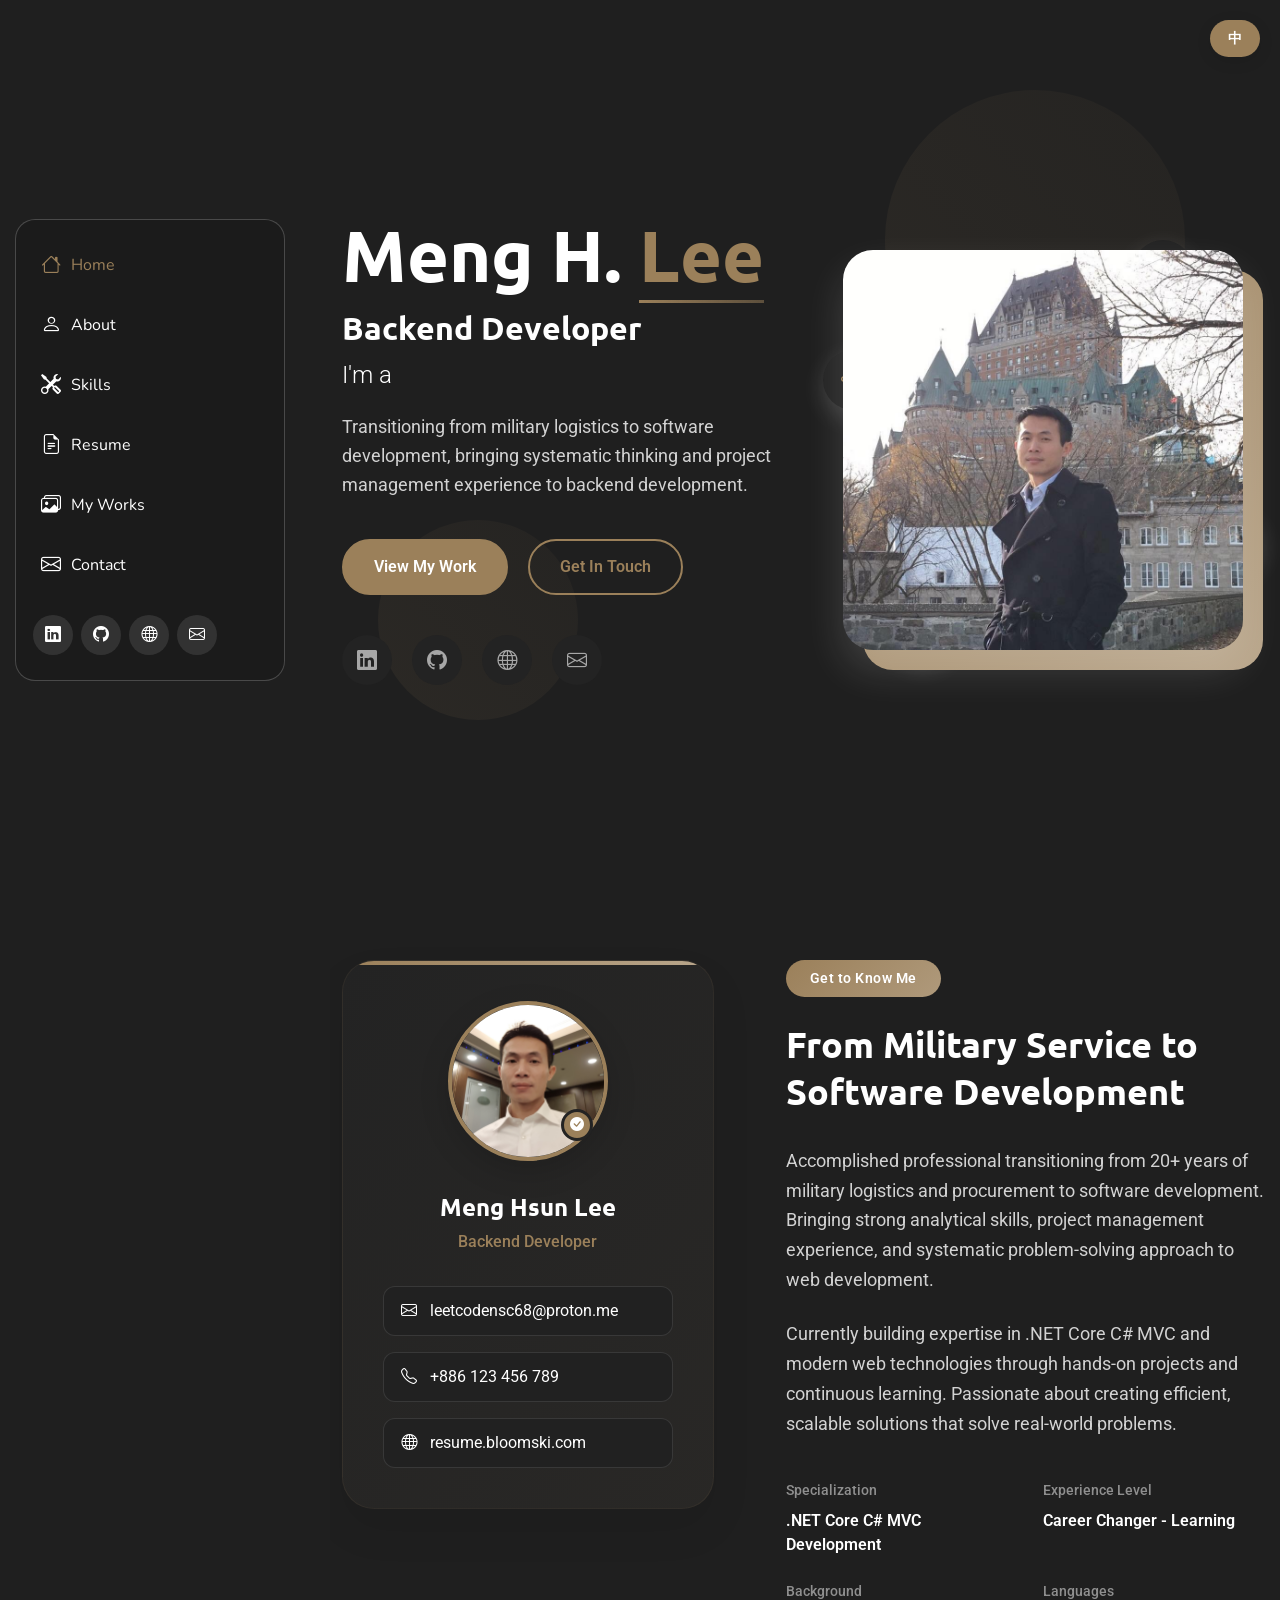
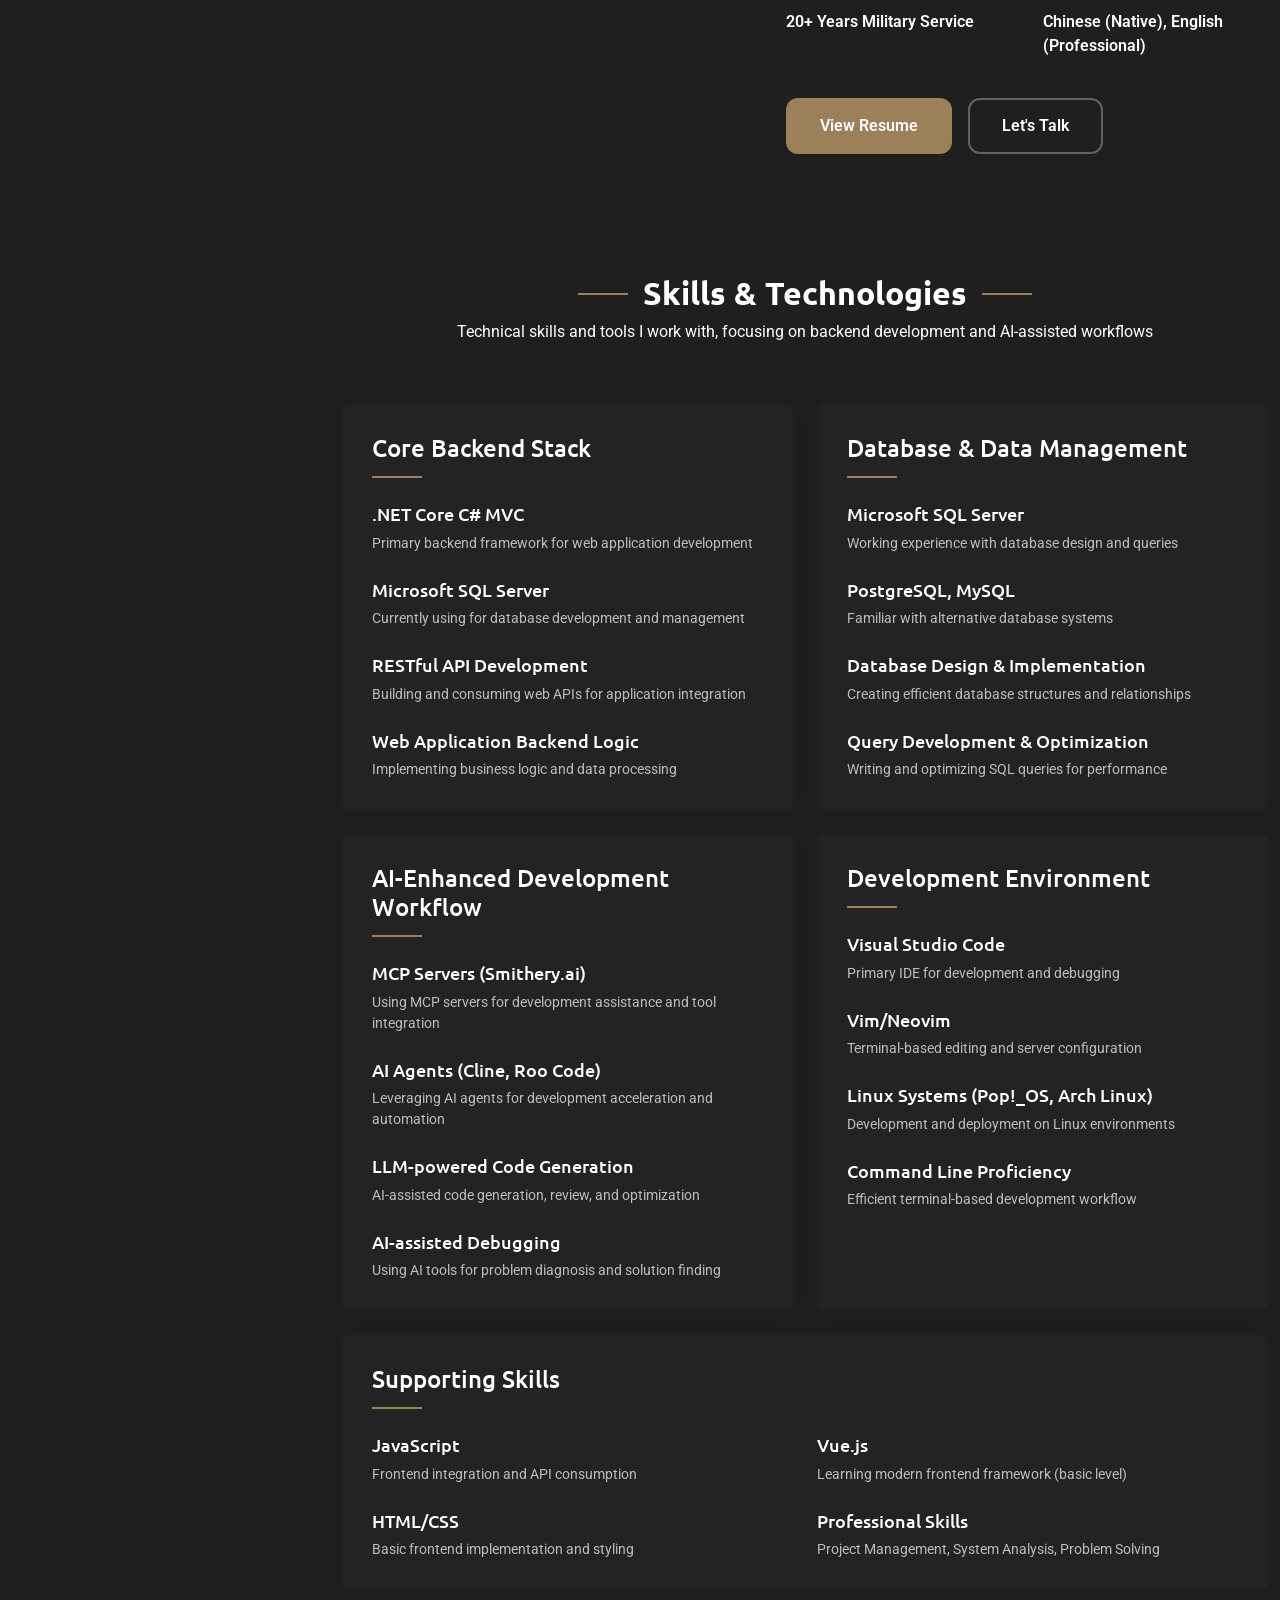
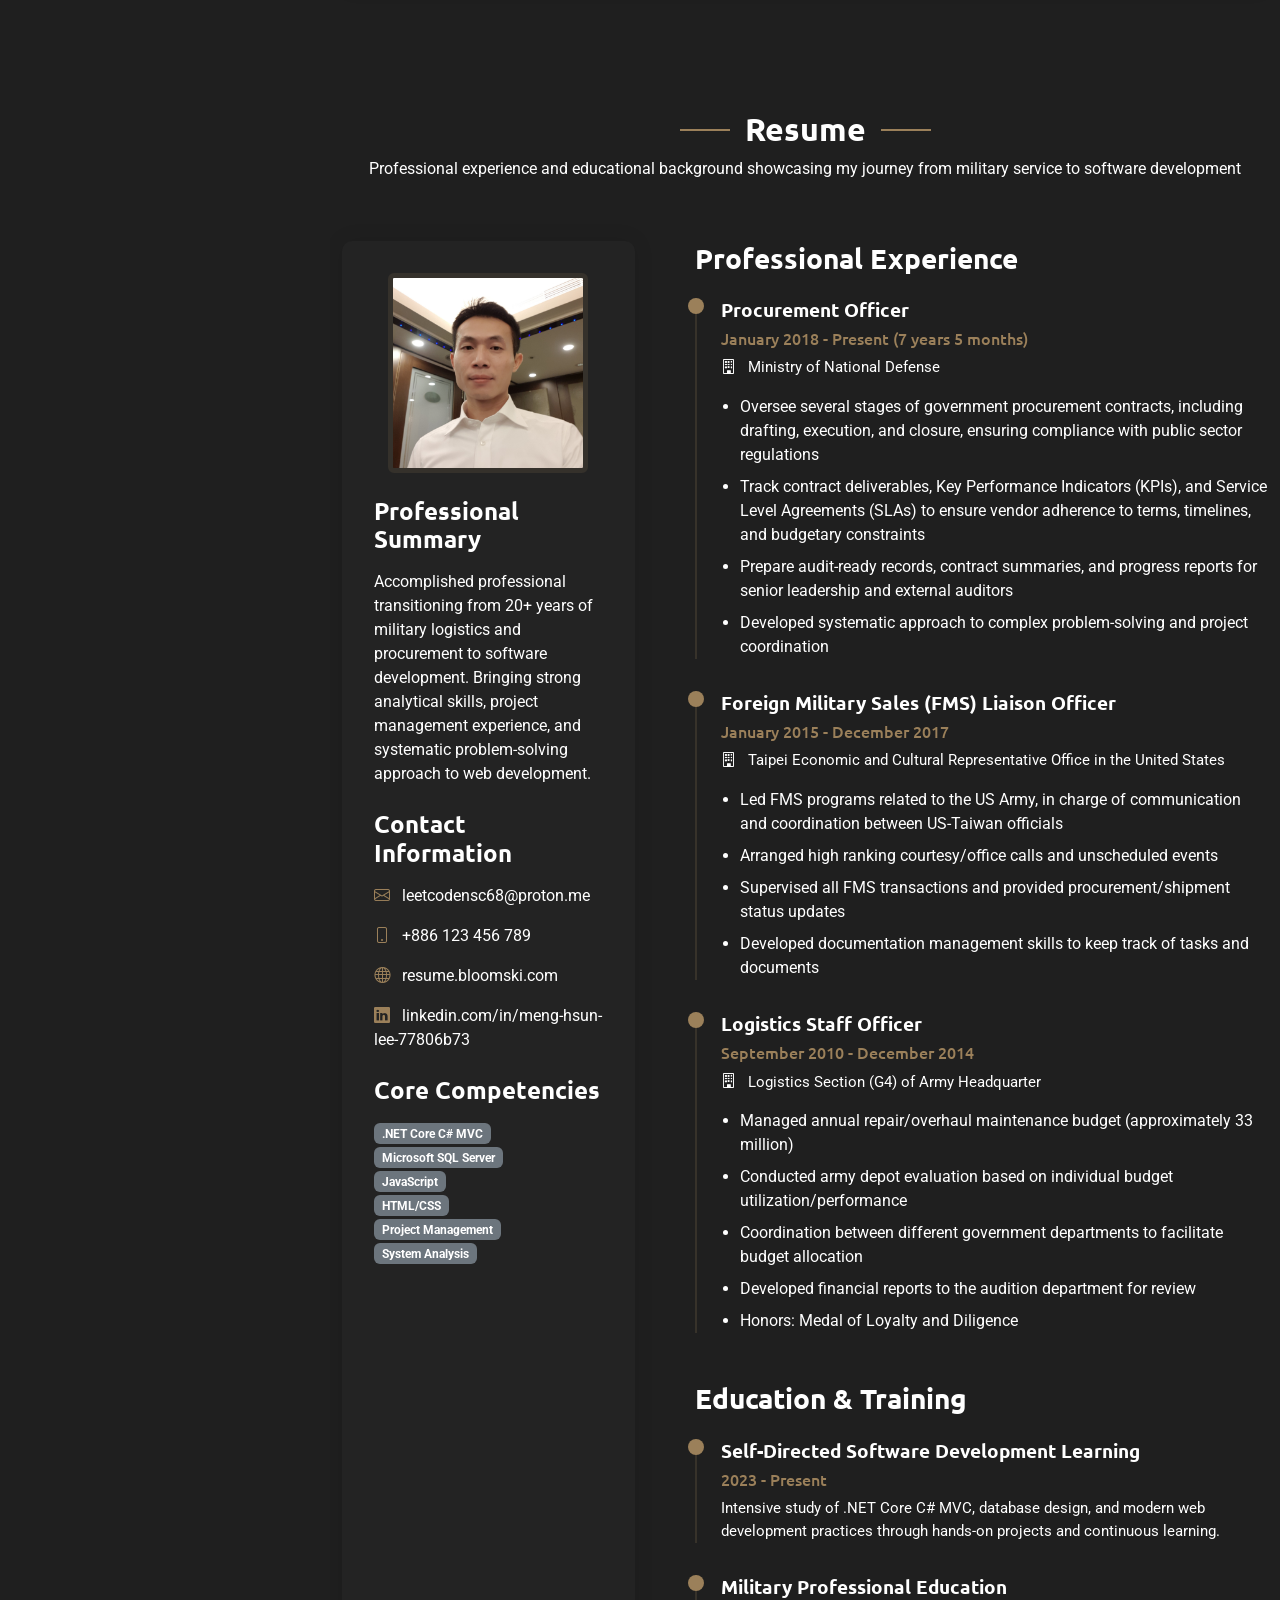
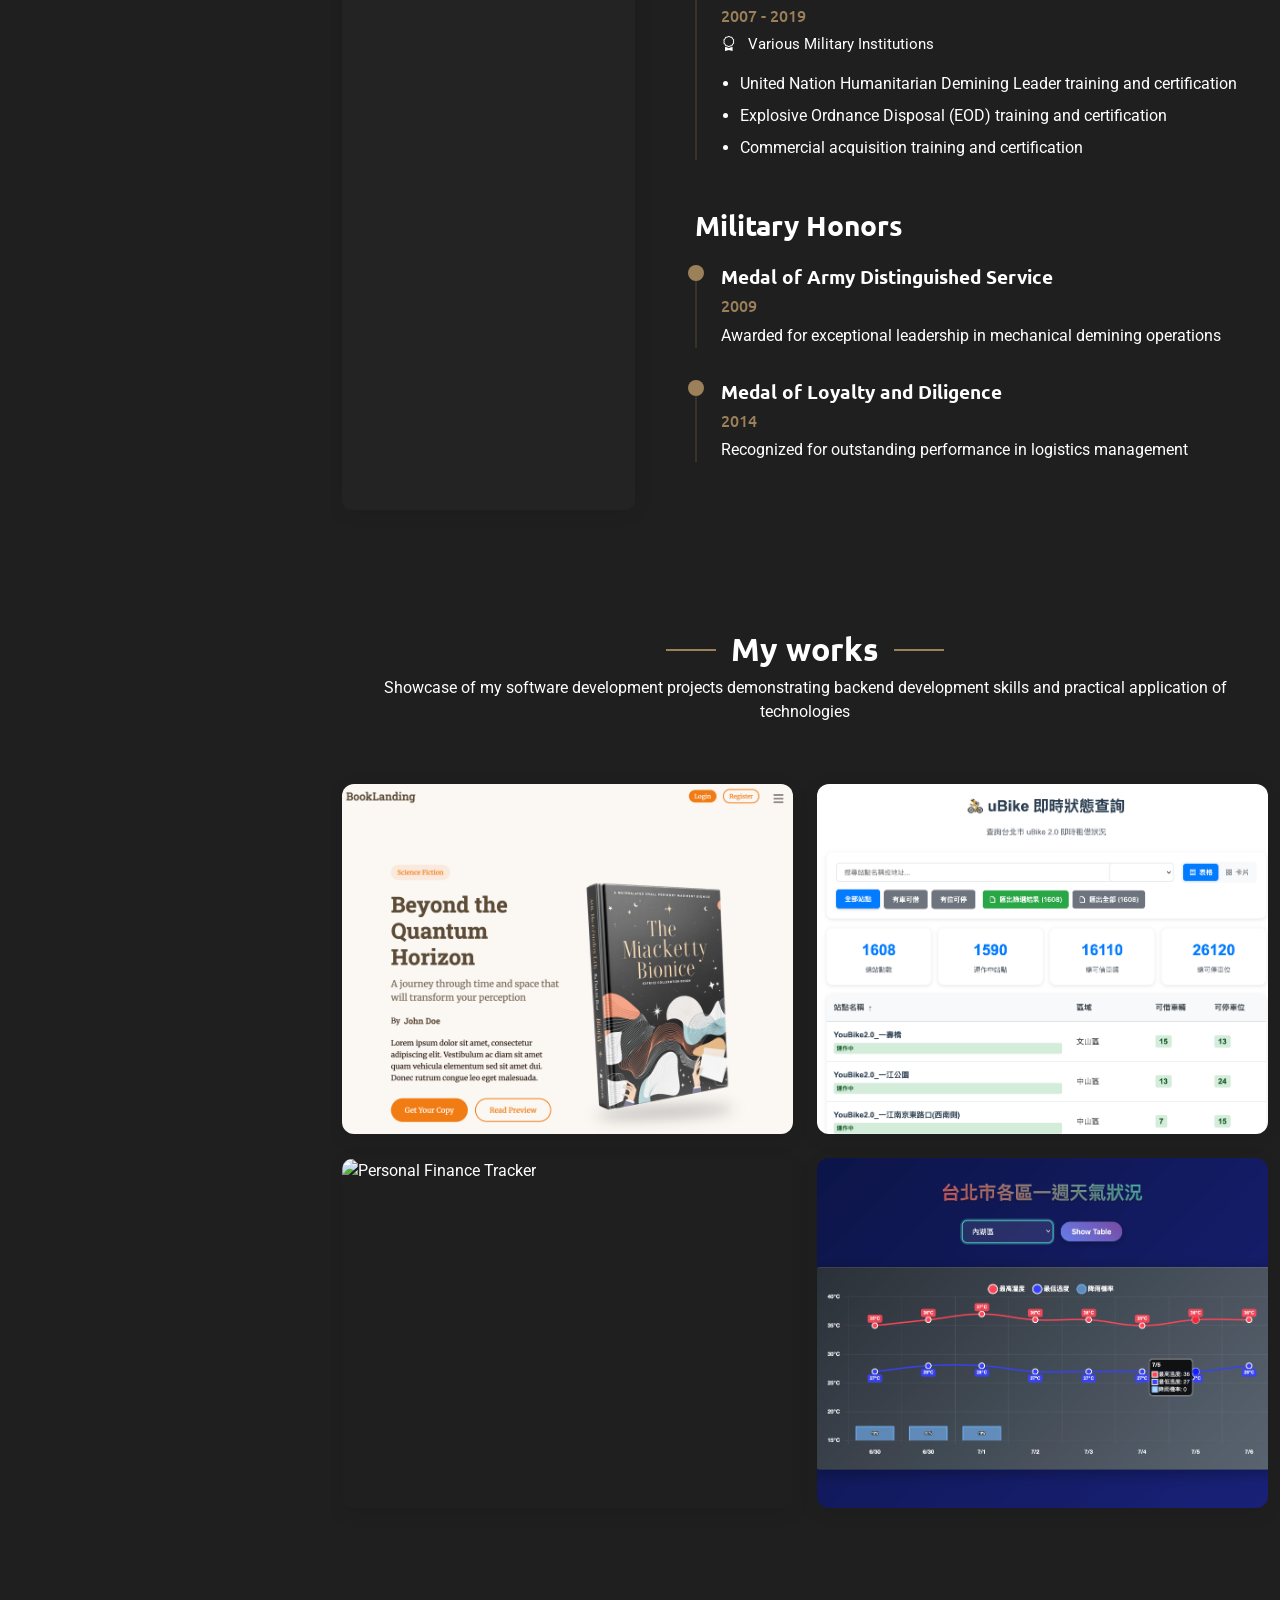
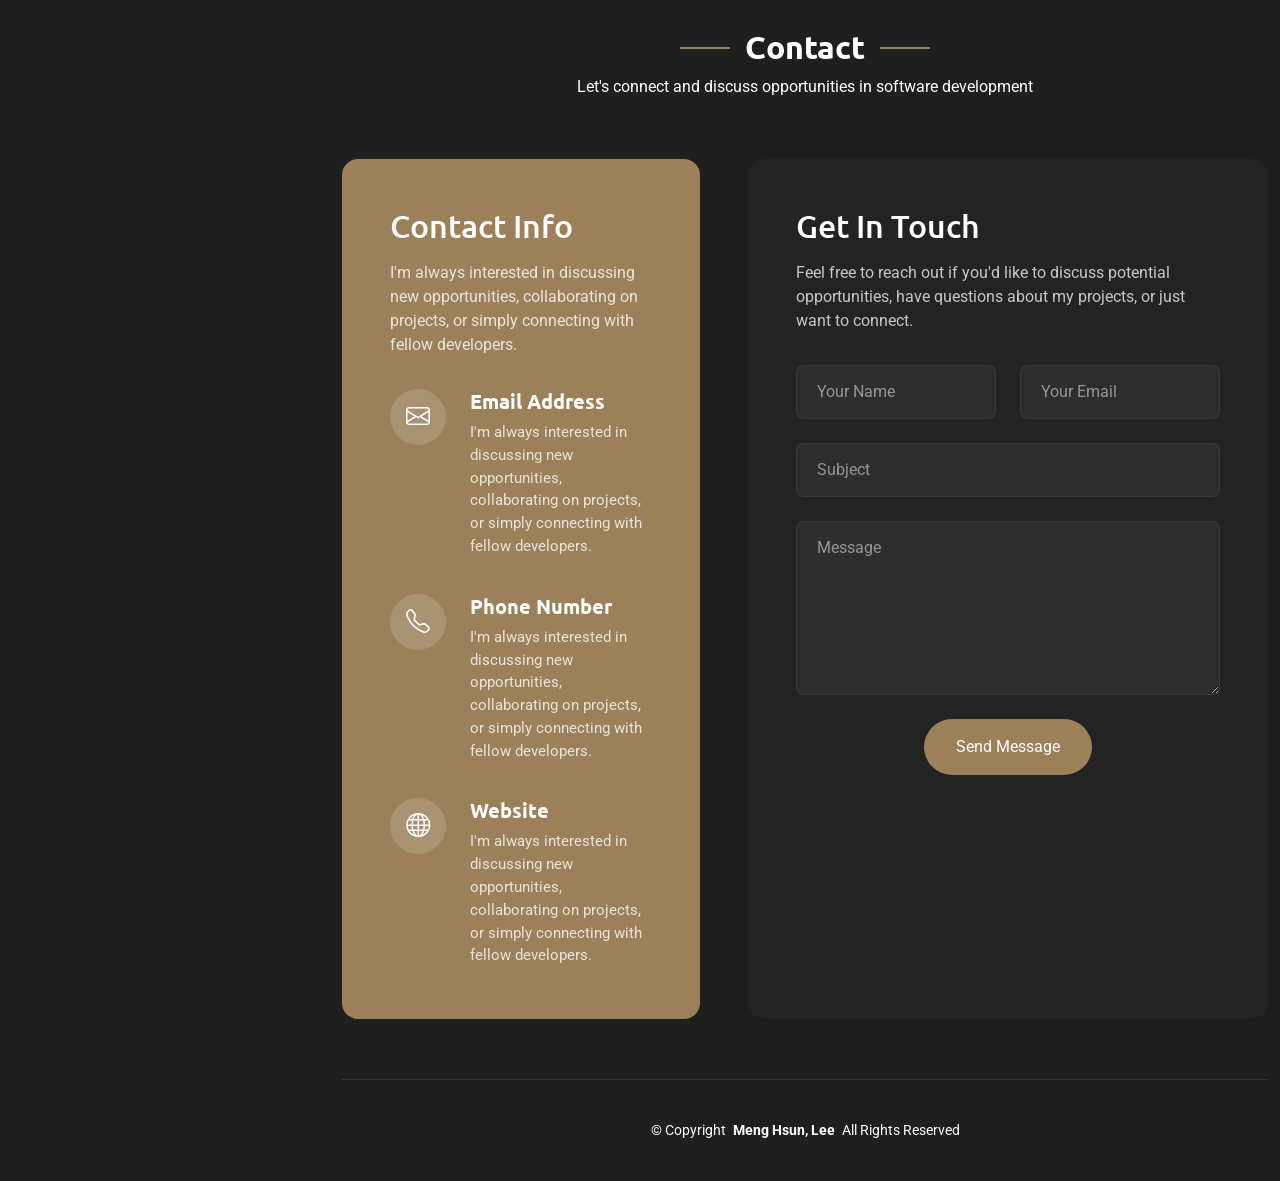
==== commit 61a42f8a: "modfify language switch" ====
--- a/index.html
+++ b/index.html
@@ -39,7 +39,7 @@
             "about": "About",
             "skills": "Skills",
             "resume": "Resume",
-            "portfolio": "Portfolio",
+            "portfolio": "My Works",
             "contact": "Contact"
           }
         },
@@ -524,10 +524,10 @@
             "title": "教育與訓練",
             "items": {
               "self_learning": {
-                "title": "自主後端開發學習",
+                "title": "自主軟體開發學習",
                 "duration": "2023年 - 至今",
-                "institution": "透過實作專案與持續學習，深入研習 .NET Core C# MVC、資料庫設計與 AI 輔助開發實務。",
-                "description": "Intensive study of .NET Core C# MVC, database design, and modern web development practices through hands-on projects and continuous learning."
+                "institution": "線上課程與個人專案",
+                "description": "透過實作專案與持續學習，深入研習 .NET Core C# MVC、資料庫設計與現代網頁開發實務。"
               },
               "military": {
                 "title": "軍事專業教育",
@@ -617,7 +617,7 @@
           <li><a href="#about"><i class="bi bi-person navicon"></i> About</a></li>
           <li><a href="#skills"><i class="bi bi-tools navicon"></i> Skills</a></li>
           <li><a href="#resume"><i class="bi bi-file-earmark-text navicon"></i> Resume</a></li>
-          <li><a href="#portfolio"><i class="bi bi-images navicon"></i> Portfolio</a></li>
+          <li><a href="#portfolio"><i class="bi bi-images navicon"></i> My Works</a></li>
           <li><a href="#contact"><i class="bi bi-envelope navicon"></i> Contact</a></li>
         </ul>
       </nav>
@@ -1026,7 +1026,6 @@
                 <h4>Self-Directed Software Development Learning</h4>
                 <h5>2023 - Present</h5>
                 <p class="company"><i class="bi bi-laptop"></i> Online Courses & Personal Projects</p>
-                <p>Intensive study of .NET Core C# MVC, database design, and modern web development practices through hands-on projects and continuous learning.</p>
               </div>
 
               <div class="resume-item">
@@ -1069,7 +1068,7 @@
 
       <!-- Section Title -->
       <div class="container section-title" data-aos="fade-up">
-        <h2>Portfolio</h2>
+        <h2>My Works</h2>
         <p>Showcase of my software development projects demonstrating backend development skills and practical application of technologies</p>
       </div><!-- End Section Title -->
 
@@ -1078,23 +1077,24 @@
         <div class="row gy-4">
 
           <div class="col-lg-6 col-md-6" data-aos="fade-up" data-aos-delay="200">
-            <a href="https://tabbyboots.github.io/taiwanWeather/" target="_blank" rel="noopener noreferrer" class="portfolio-link">
+            <a href="https://store.bloomski.com" target="_blank" rel="noopener noreferrer" class="portfolio-link">
               <div class="portfolio-wrap">
-                <img src="assets/images/taiwanWeather.png" class="img-fluid" alt="Taiwan Weather App" loading="lazy">
+                <img src="assets/images/project-1.png" class="img-fluid" alt="BookLanding - Online Bookstore" loading="lazy">
                 <div class="portfolio-info">
                   <div class="content">
-                    <span class="category">Frontend Application</span>
-                    <h4>Taiwan Weather App</h4>
-                    <p>Real-time weather information application for Taiwan cities and regions. Features current weather conditions, forecasts, location-based weather data, and responsive design using Vue.js and external weather APIs.</p>
+                    <span class="category">E-Commerce Platform</span>
+                    <h4>BookLanding - Online Bookstore</h4>
+                    <p>Full-stack e-commerce platform built with ASP.NET Core MVC and Microsoft SQL Server. Features include user authentication with JWT & Google OAuth, admin panel, product catalog, shopping cart, and secure order management system.</p>
                     <div class="technologies mb-2">
-                      <span class="badge bg-secondary me-1">Vue.js</span>
-                      <span class="badge bg-secondary me-1">Vite</span>
-                      <span class="badge bg-secondary me-1">Weather API</span>
-                      <span class="badge bg-secondary me-1">Responsive Design</span>
+                      <span class="badge bg-secondary me-1">.NET Core C# MVC</span>
+                      <span class="badge bg-secondary me-1">Microsoft SQL Server</span>
+                      <span class="badge bg-secondary me-1">Dapper ORM</span>
+                      <span class="badge bg-secondary me-1">Bootstrap</span>
+                      <span class="badge bg-secondary me-1">AdminLTE</span>
                     </div>
                     <div class="portfolio-links">
-                      <a href="assets/images/taiwanWeather.png" class="glightbox" title="Taiwan Weather App" onclick="event.stopPropagation();"><i class="bi bi-plus-lg"></i></a>
-                      <a href="https://tabbyboots.github.io/taiwanWeather/" target="_blank" rel="noopener noreferrer" title="View Project" onclick="event.stopPropagation();"><i class="bi bi-arrow-right"></i></a>
+                      <a href="assets/images/project-1.png" class="glightbox" title="BookLanding - Online Bookstore" onclick="event.stopPropagation();"><i class="bi bi-plus-lg"></i></a>
+                      <a href="https://store.bloomski.com" target="_blank" rel="noopener noreferrer" title="View Project" onclick="event.stopPropagation();"><i class="bi bi-arrow-right"></i></a>
                     </div>
                   </div>
                 </div>
@@ -1105,7 +1105,7 @@
           <div class="col-lg-6 col-md-6" data-aos="fade-up" data-aos-delay="300">
             <a href="https://ubikestatus-production.up.railway.app" target="_blank" rel="noopener noreferrer" class="portfolio-link">
               <div class="portfolio-wrap">
-                <img src="assets/images/ubike.png" class="img-fluid" alt="U-Bike Availability Status Project" loading="lazy">
+                <img src="assets/images/ubike.png" class="img-fluid" alt="U-Bike Availability Status Website" loading="lazy">
                 <div class="portfolio-info">
                   <div class="content">
                     <span class="category">Public API Integration</span>
@@ -1129,20 +1129,20 @@
 
           <div class="col-lg-6 col-md-6" data-aos="fade-up" data-aos-delay="400">
             <div class="portfolio-wrap">
-              <img src="assets/images/project-3.jpg" class="img-fluid" alt="U-Bike Status Project" loading="lazy">
+              <img src="assets/images/project-3.jpg" class="img-fluid" alt="Personal Finance Tracker" loading="lazy">
               <div class="portfolio-info">
                 <div class="content">
-                  <span class="category">Public API</span>
-                  <h4>U-Bike Status Tracker</h4>
-                  <p>Real-time tracking application for U-Bike availability using public transportation APIs. Features station locations, bike availability status, and user-friendly interface for commuters.</p>
+                  <span class="category">Financial Management</span>
+                  <h4>Personal Finance Tracker</h4>
+                  <p>Comprehensive personal finance management application for tracking expenses, budget planning, and financial goal setting. Features include expense categorization, monthly reports, and visual analytics.</p>
                   <div class="technologies mb-2">
-                    <span class="badge bg-secondary me-1">.NET Core</span>
-                    <span class="badge bg-secondary me-1">Public Transport API</span>
-                    <span class="badge bg-secondary me-1">Real-time Data</span>
-                    <span class="badge bg-secondary me-1">JavaScript</span>
+                    <span class="badge bg-secondary me-1">.NET Core C# MVC</span>
+                    <span class="badge bg-secondary me-1">Microsoft SQL Server</span>
+                    <span class="badge bg-secondary me-1">Chart.js</span>
+                    <span class="badge bg-secondary me-1">Bootstrap</span>
                   </div>
                   <div class="portfolio-links">
-                    <a href="assets/images/project-3.jpg" class="glightbox" title="U-Bike Status Tracker"><i class="bi bi-plus-lg"></i></a>
+                    <a href="assets/images/project-3.jpg" class="glightbox" title="Personal Finance Tracker"><i class="bi bi-plus-lg"></i></a>
                     <a href="#" title="View Project"><i class="bi bi-arrow-right"></i></a>
                   </div>
                 </div>
@@ -1166,7 +1166,7 @@
                   </div>
                   <div class="portfolio-links">
                     <a href="assets/images/taiwanWeather.png" class="glightbox" title="Taiwan Weather App"><i class="bi bi-plus-lg"></i></a>
-                    <a href="https://tabbyboots.github.io/taiwanWeather/" title="View Project"><i class="bi bi-arrow-right"></i></a>
+                    <a href="https://tabbyboots.github.io/taiwanWeather/" target="_blank" rel="noopener noreferrer" title="View Project"><i class="bi bi-arrow-right"></i></a>
                   </div>
                 </div>
               </div>
@@ -1411,7 +1411,7 @@
         this.updateSkillsSection(translations.skills);
         
         // Update resume section
-        this.updateResumeSection(translations.resume);
+        this.updateResumeSection(translations.resume);(translations.resume);
         
         // Update portfolio section
         this.updatePortfolioSection(translations.portfolio);
@@ -1689,7 +1689,7 @@
         // Update portfolio project descriptions
         if (portfolio.projects) {
           const portfolioItems = document.querySelectorAll('.portfolio-wrap');
-          const projectKeys = ['bookstore', 'ubike']; // Only update the first two projects
+          const projectKeys = ['booklanding', 'ubike', 'finance', 'weather']; // Updated for all 4 projects
           
           portfolioItems.forEach((item, index) => {
             const projectKey = projectKeys[index];
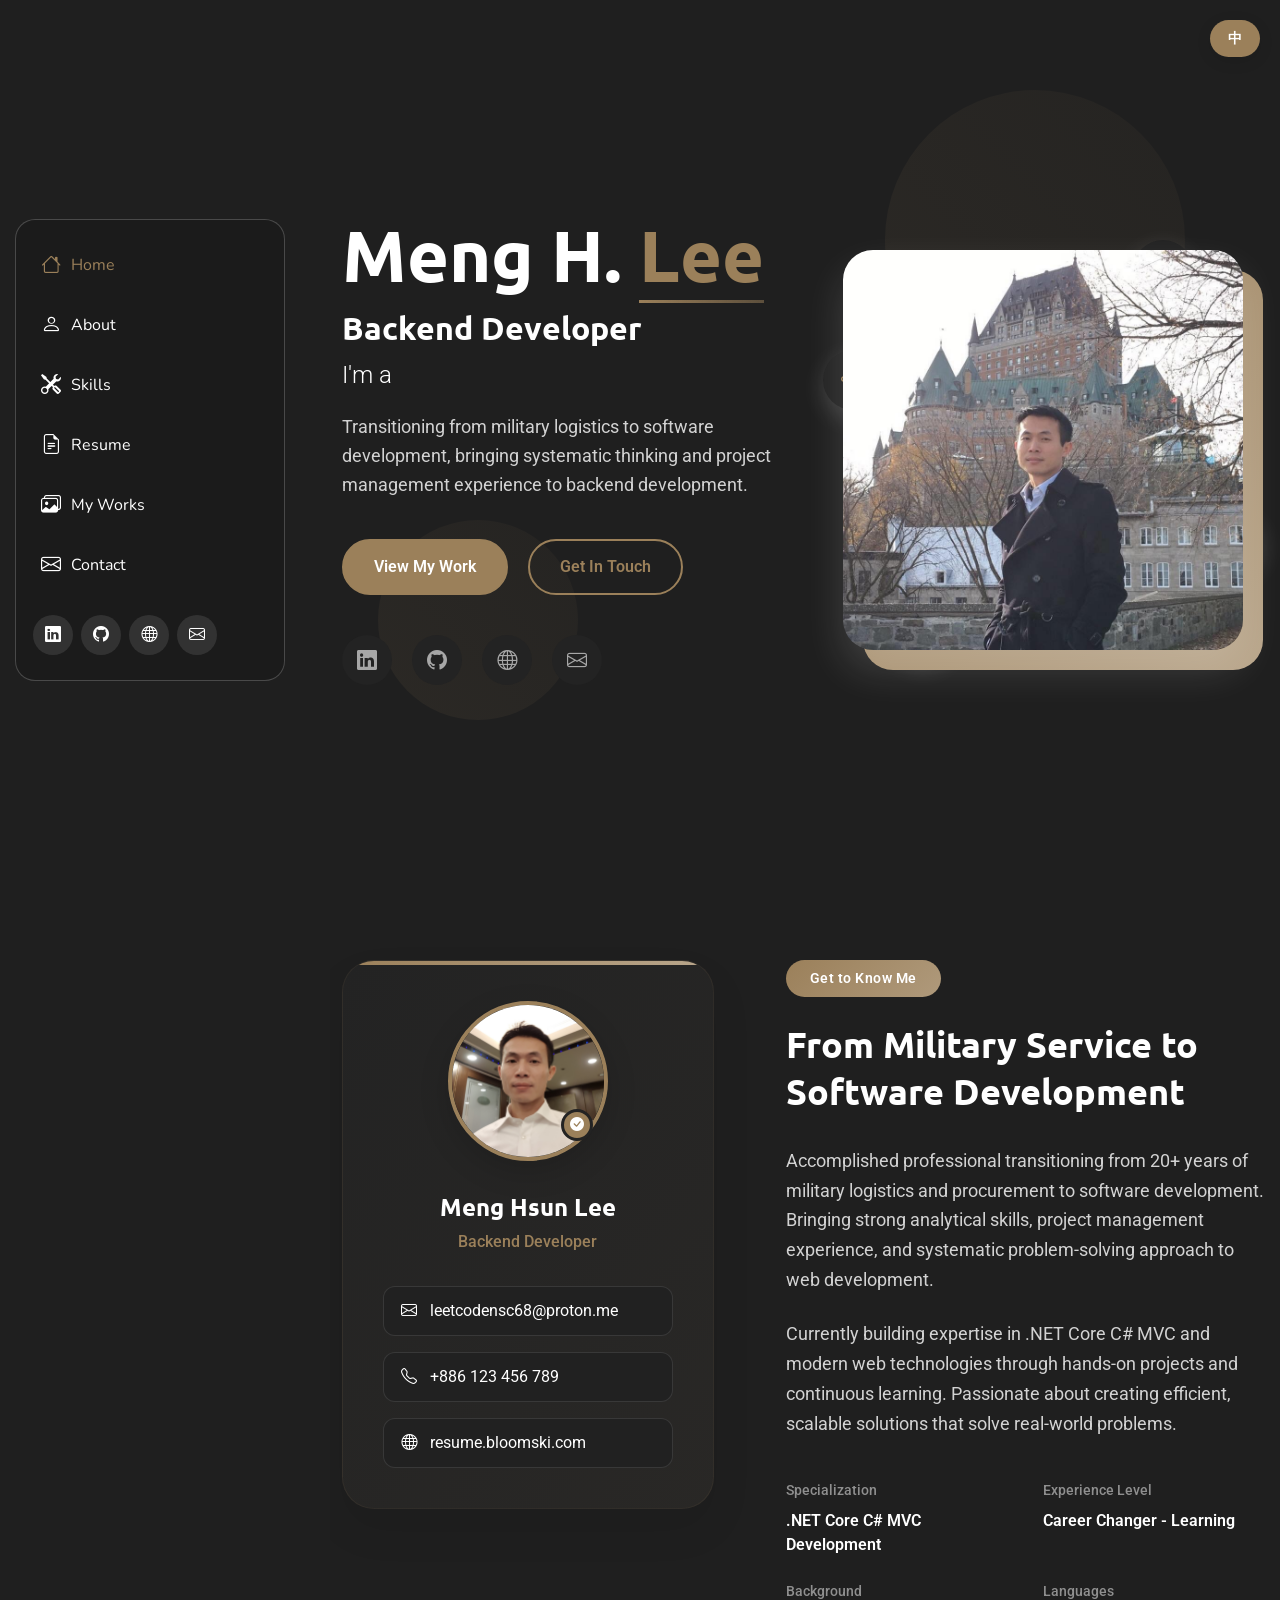
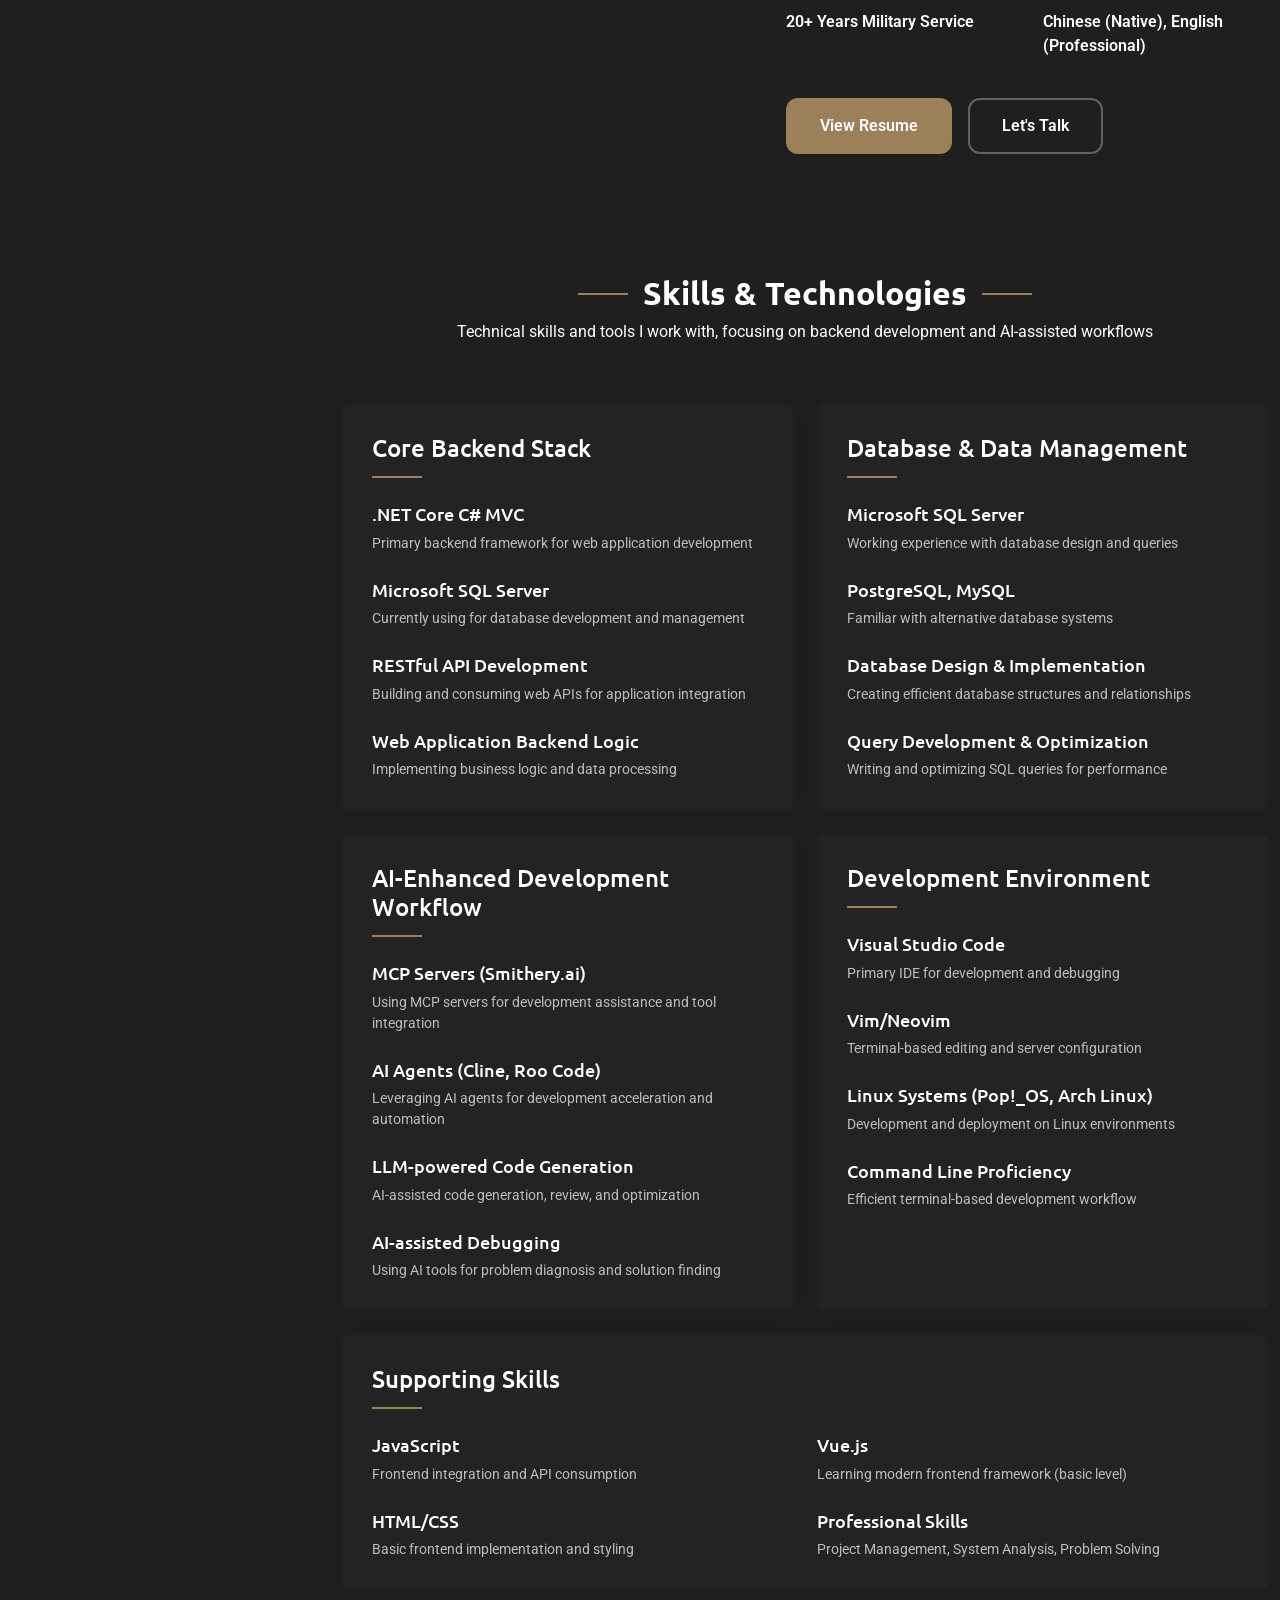
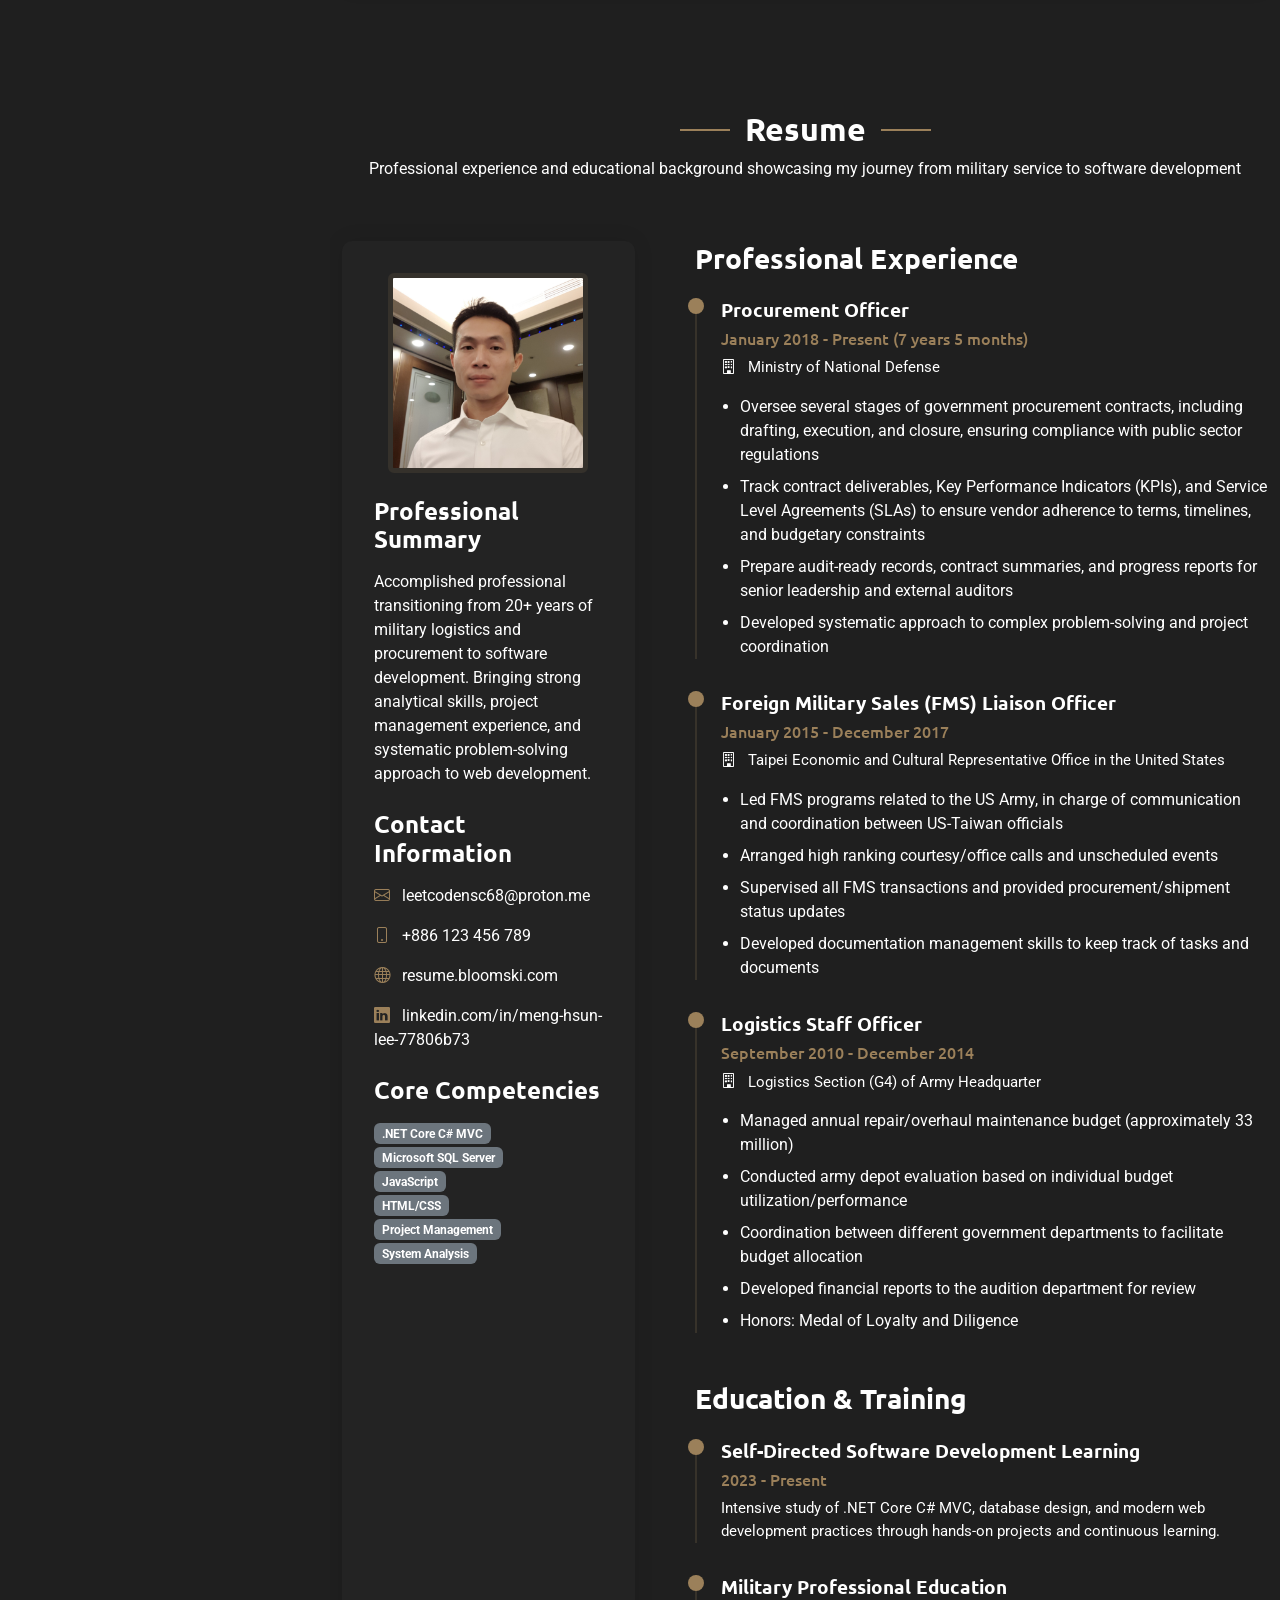
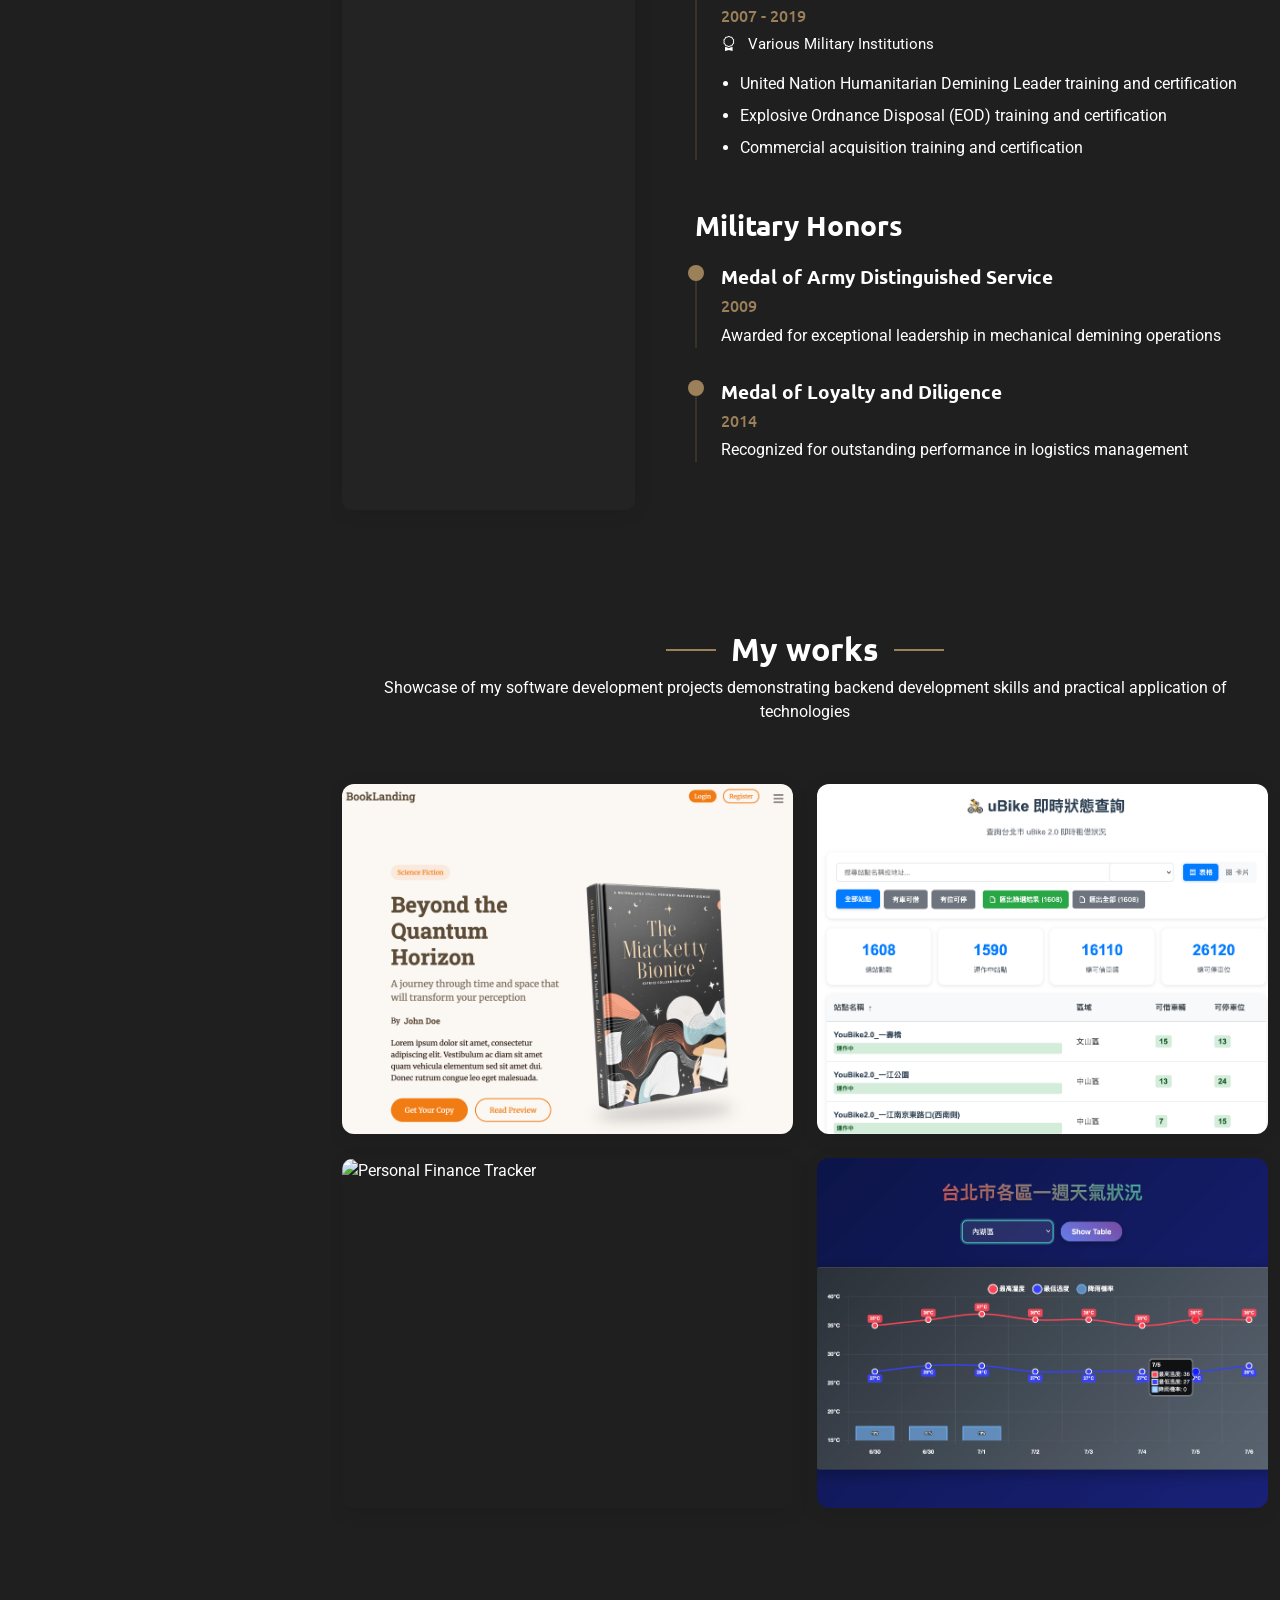
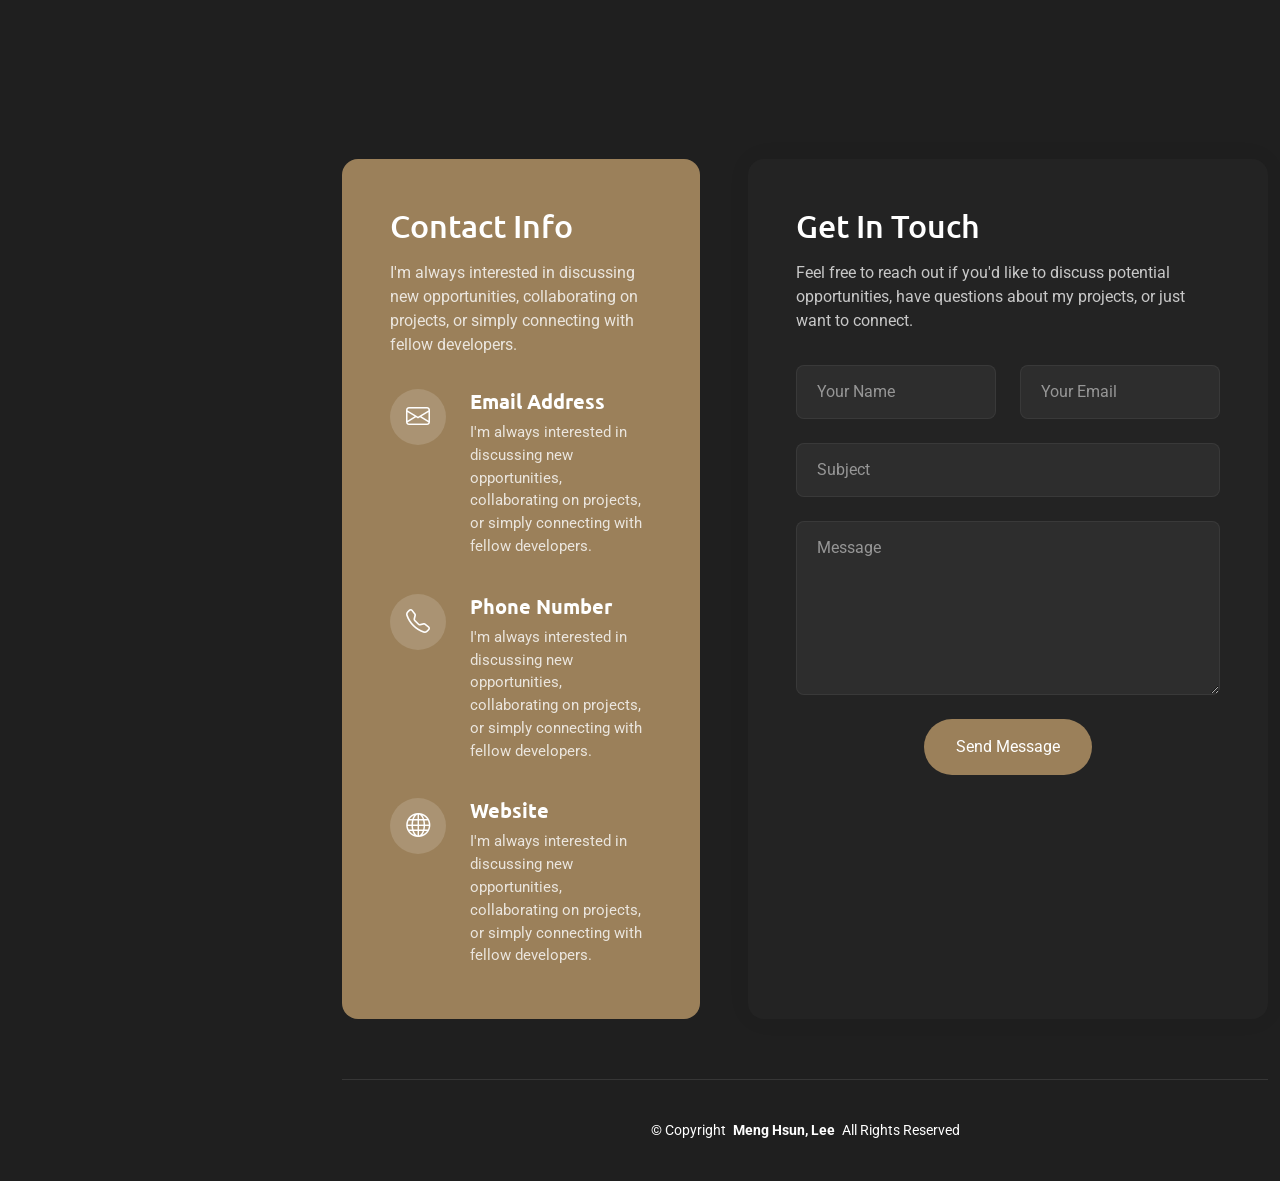
==== commit 47923b56: "modify weather app link" ====
--- a/index.html
+++ b/index.html
@@ -1151,6 +1151,8 @@
           </div>
 
           <div class="col-lg-6 col-md-6" data-aos="fade-up" data-aos-delay="500">
+            <a href="https://tabbyboots.github.io/taiwan-weather-fresh/" target="_blank" rel="noopener noreferrer"
+              class="portfolio-link">
             <div class="portfolio-wrap">
               <img src="assets/images/taiwanWeather.png" class="img-fluid" alt="Taiwan Weather App" loading="lazy">
               <div class="portfolio-info">
@@ -1171,6 +1173,7 @@
                 </div>
               </div>
             </div>
+          </a>
           </div>
 
         </div>
